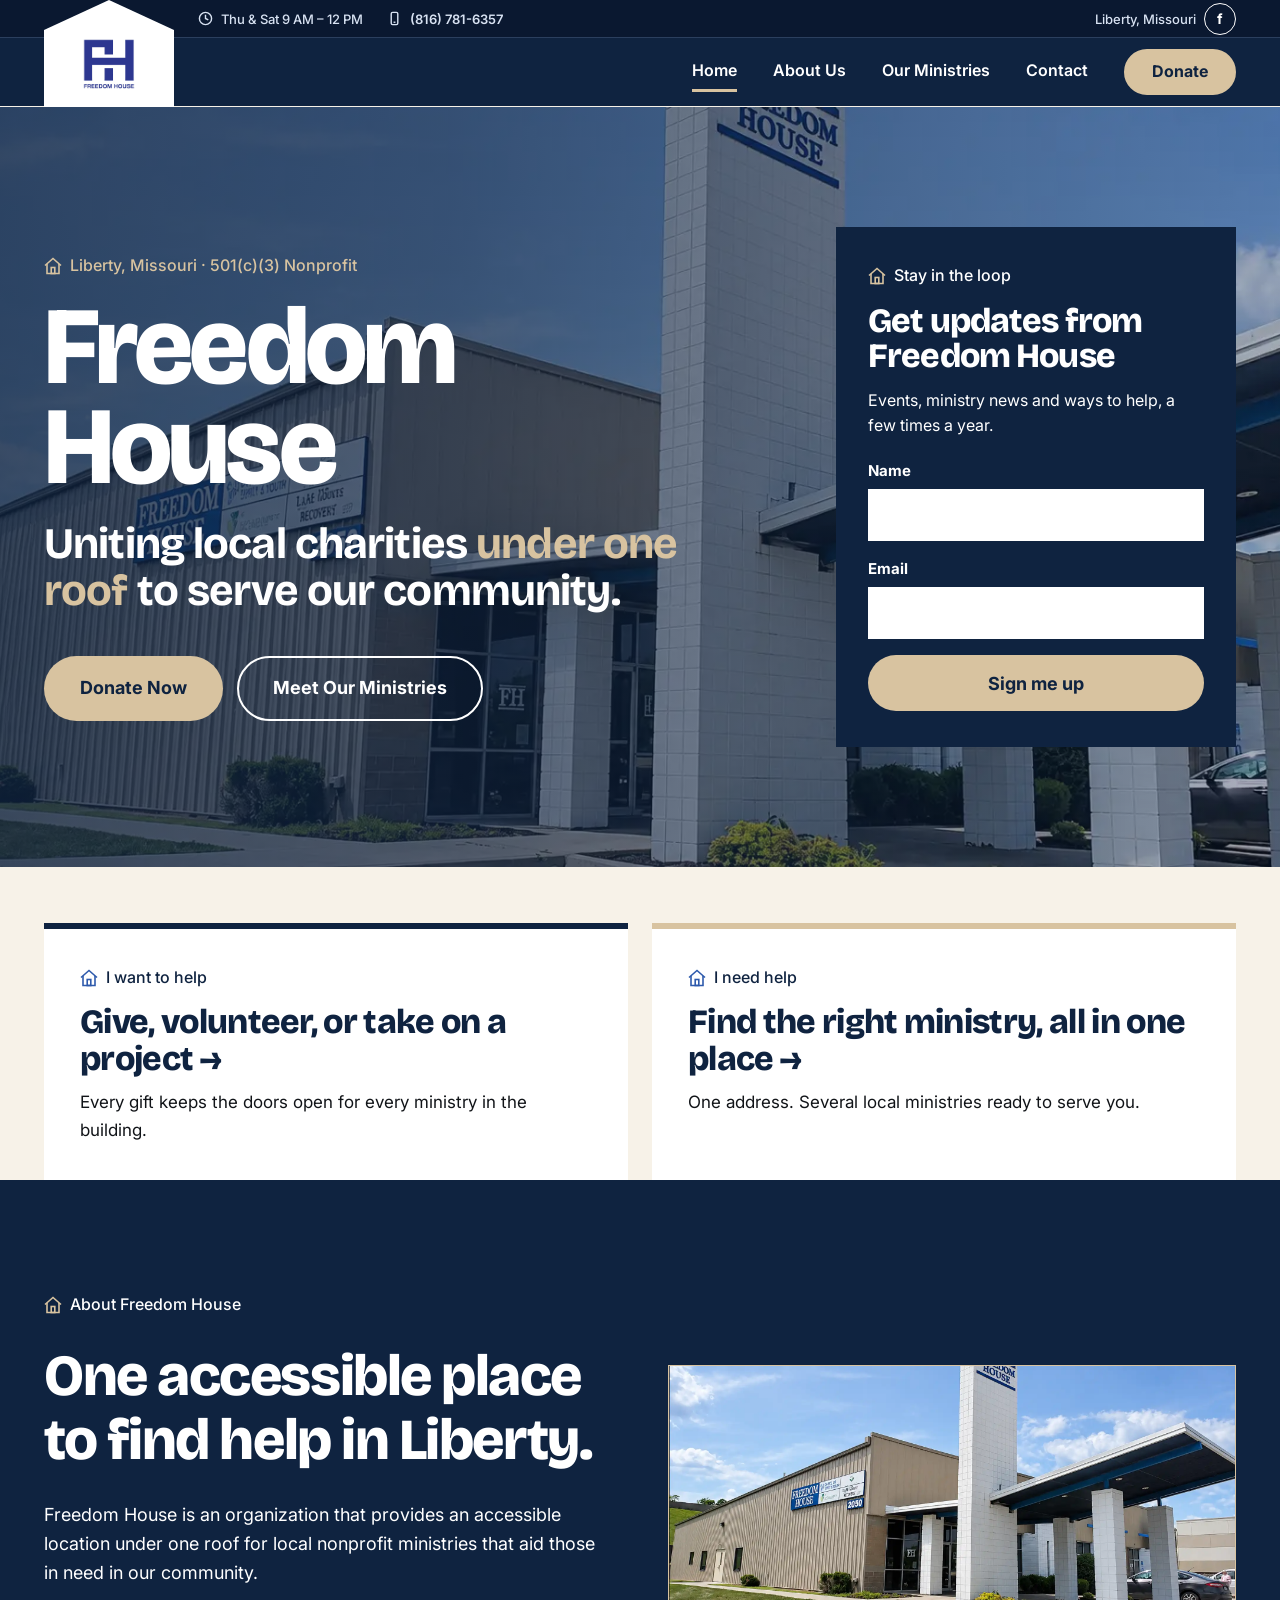
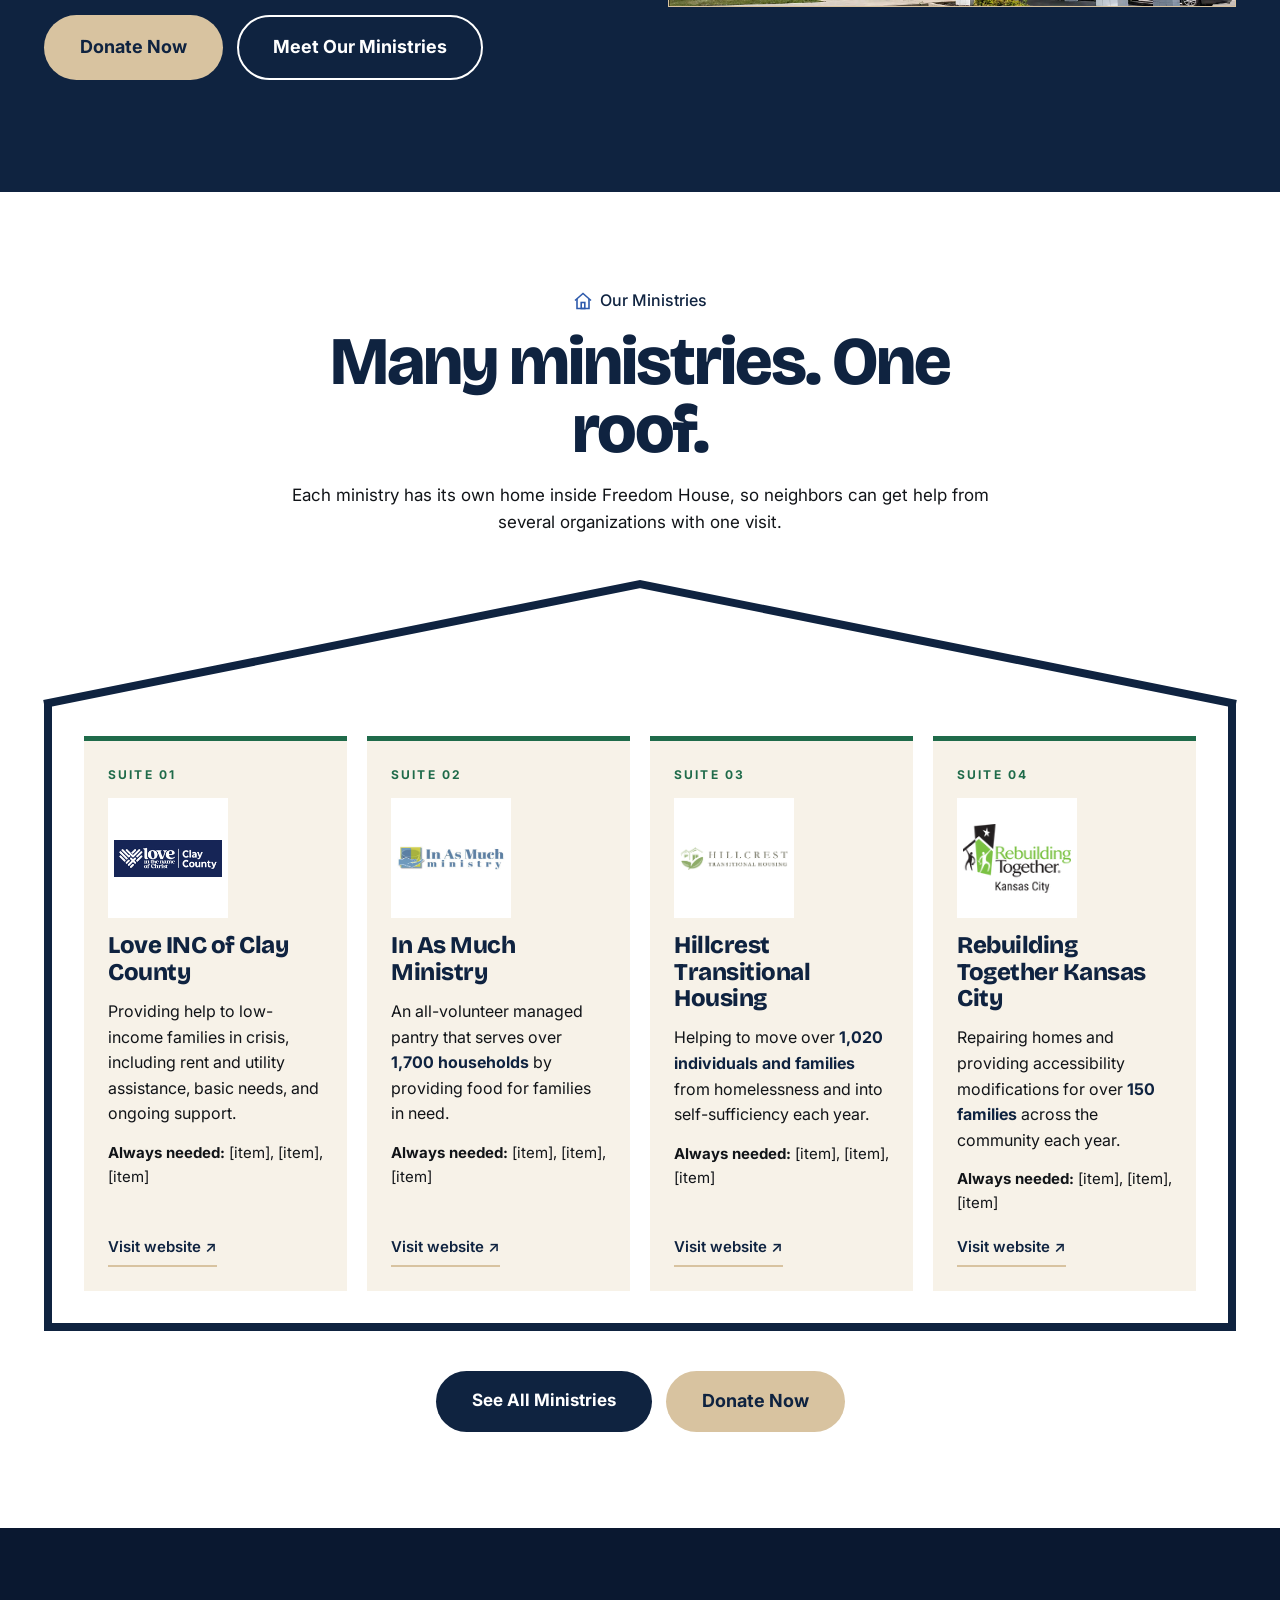
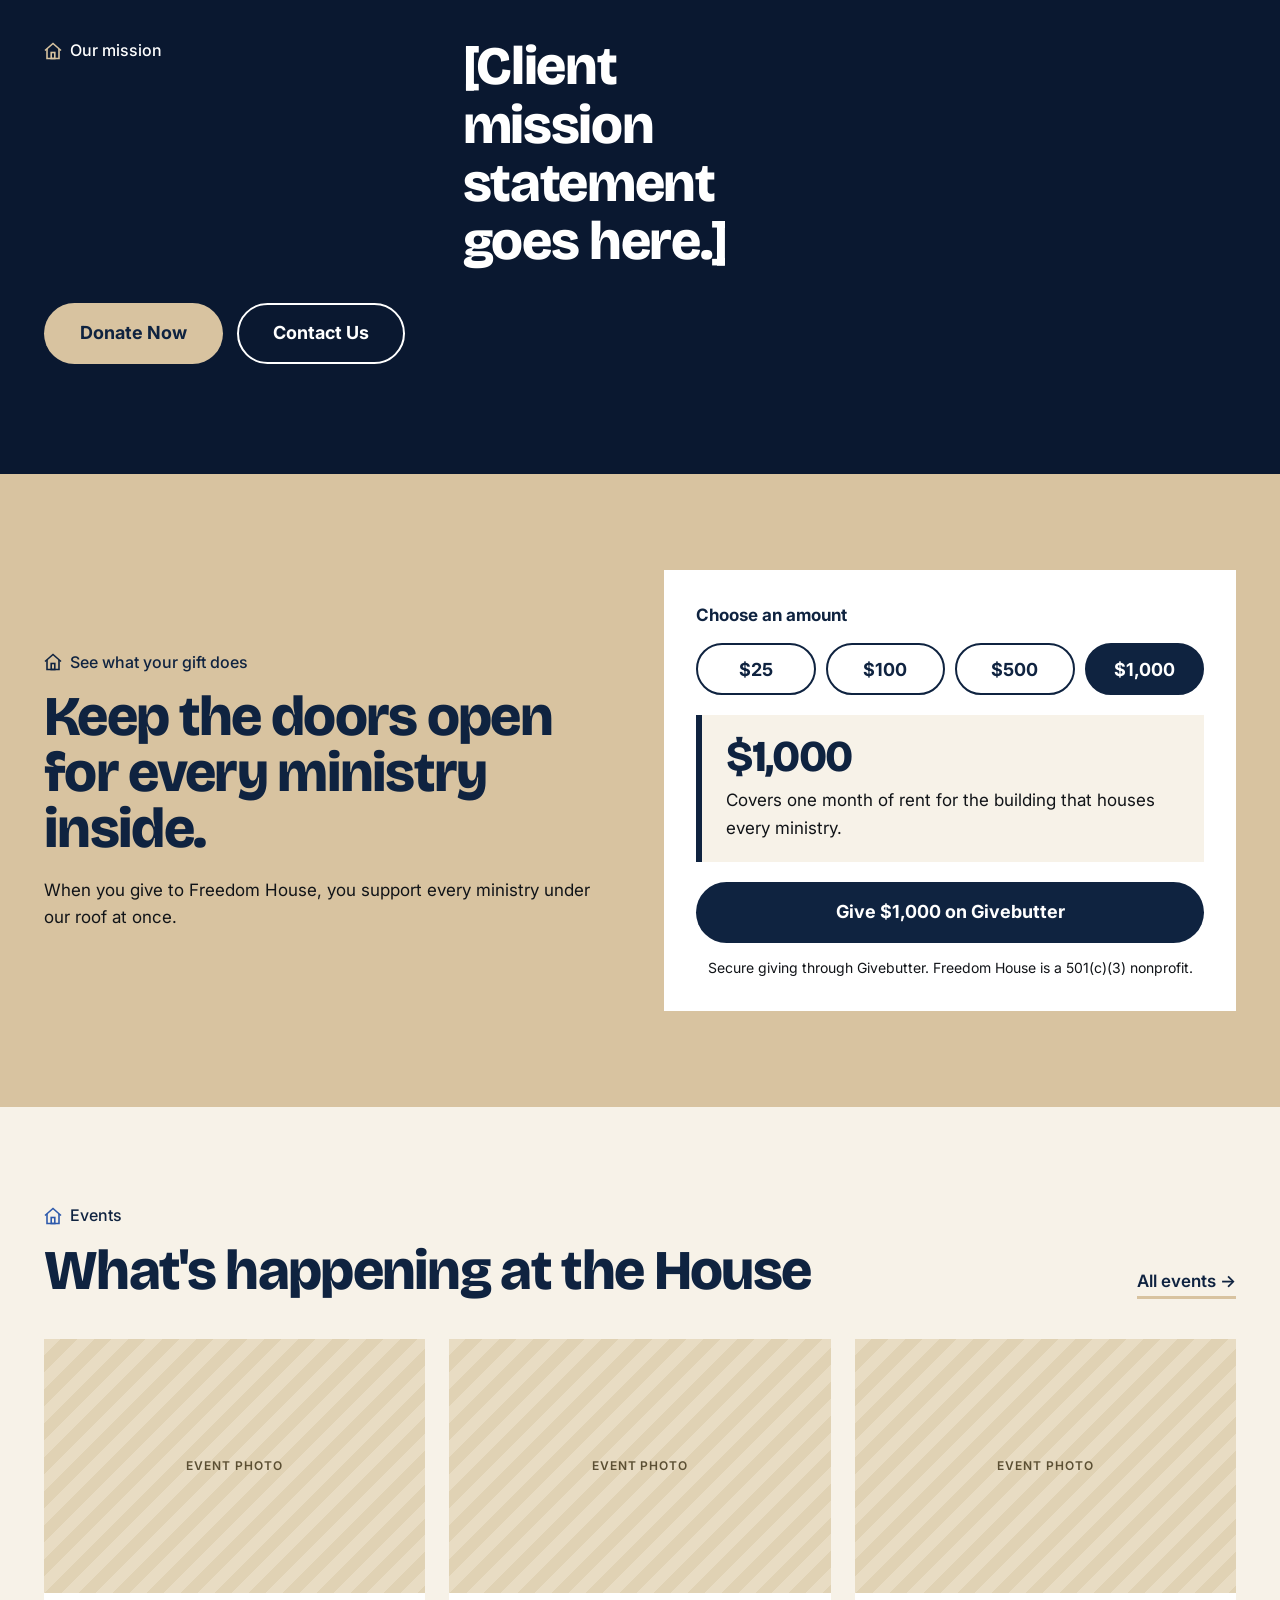
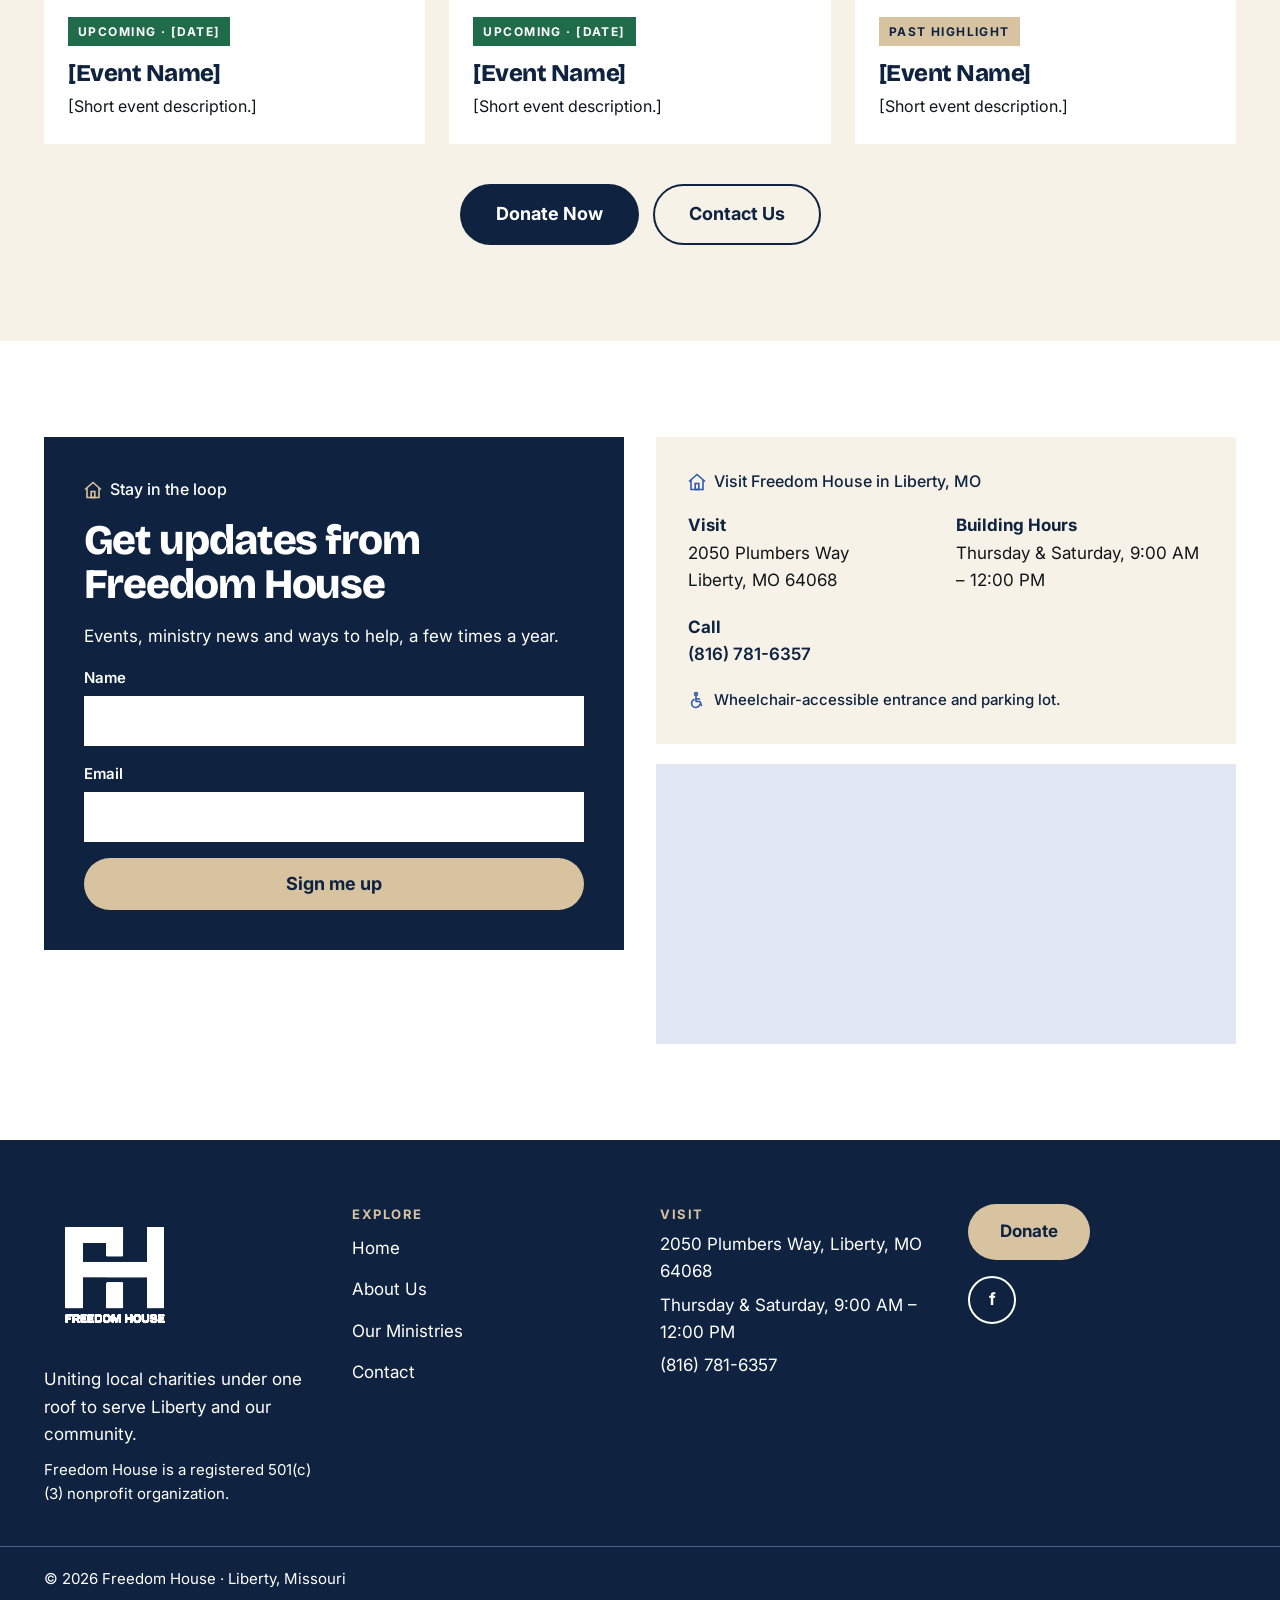
==== site/index.html @ 3506339f "Use Google Maps embed in homepage Visit section Co-Authored-By: Claude Opus 5.5 <noreply@anthropic.c" ====
<!DOCTYPE html>
<html lang="en">
<head>
<meta charset="utf-8">
<meta name="viewport" content="width=device-width, initial-scale=1">
<title>Freedom House Liberty | Liberty Non Profit to Donate To</title>
<meta name="description" content="Freedom House in Liberty, MO: many ministries, one roof. A Liberty non profit to donate to and find help in one place.">
<meta property="og:title" content="Freedom House Liberty | Liberty Non Profit to Donate To">
<meta property="og:description" content="Freedom House in Liberty, MO: many ministries, one roof. A Liberty non profit to donate to and find help in one place.">
<meta property="og:type" content="website">
<meta property="og:image" content="assets/img/hero-entrance.webp">
<meta name="theme-color" content="#0F2340">
<link rel="icon" href="favicon.ico" sizes="any">
<link rel="icon" type="image/png" sizes="32x32" href="favicon-32x32.png">
<link rel="icon" type="image/png" sizes="16x16" href="favicon-16x16.png">
<link rel="apple-touch-icon" href="apple-touch-icon.png">
<link rel="manifest" href="site.webmanifest">
<link rel="preconnect" href="https://fonts.googleapis.com">
<link rel="preconnect" href="https://fonts.gstatic.com" crossorigin>
<link href="https://fonts.googleapis.com/css2?family=Bricolage+Grotesque:opsz,wght@12..96,700;12..96,800&family=Inter:wght@400;500;600;700&display=swap" rel="stylesheet">
<link rel="stylesheet" href="assets/css/site.css">
</head>
<body data-page="index">
<a class="fh-skip" href="#main">Skip to content</a>
<div class="fh-head-spacer" aria-hidden="true"></div>
<header class="fh-header">
  <div class="fh-mini">
    <div class="fh-mini-in">
      <div class="fh-mini-group">
        <span class="fh-mini-item"><svg width="15" height="15" viewBox="0 0 16 16" fill="none" stroke="#D8E2F2" stroke-width="1.5" aria-hidden="true"><circle cx="8" cy="8" r="6.5"></circle><polyline points="8,4 8,8 11,9.5"></polyline></svg>Thu &amp; Sat 9 AM – 12 PM</span>
        <span class="fh-mini-item"><svg width="15" height="15" viewBox="0 0 16 16" fill="none" stroke="#D8E2F2" stroke-width="1.5" aria-hidden="true"><rect x="4.5" y="1.5" width="7" height="13" rx="1.5"></rect><line x1="7" y1="12" x2="9" y2="12"></line></svg><a href="tel:+18167816357">(816) 781-6357</a></span>
      </div>
      <div class="fh-mini-group fh-mini-right">
        <span>Liberty, Missouri</span>
        <a class="fh-soc" href="https://www.facebook.com/p/Freedom-House-Liberty-61550532695252/" target="_blank" rel="noopener" aria-label="Freedom House on Facebook">f</a>
      </div>
    </div>
  </div>
  <div class="fh-main">
    <div class="fh-main-in">
      <nav class="fh-nav" aria-label="Main">
        <a class="is-active" href="index.html" aria-current="page">Home</a>
        <a href="about.html">About Us</a>
        <a href="ministries.html">Our Ministries</a>
        <a href="contact.html">Contact</a>
      </nav>
      <a class="fh-donate" href="donate.html">Donate</a>
      <button class="fh-burger" type="button" aria-label="Menu" aria-expanded="false" aria-controls="fh-panel"><span></span><span></span><span></span></button>
    </div>
  </div>
  <div class="fh-house-layer">
    <div class="fh-house-box">
      <a class="fh-house" href="index.html" aria-label="Freedom House home"><img src="assets/img/freedom-house-logo.png" alt="Freedom House" width="447" height="447"></a>
    </div>
  </div>
  <nav class="fh-panel" id="fh-panel" aria-label="Mobile" hidden>
    <a class="is-active" href="index.html" aria-current="page"><span>Home</span></a>
    <a href="about.html"><span>About Us</span></a>
    <a href="ministries.html"><span>Our Ministries</span></a>
    <a href="contact.html"><span>Contact</span></a>
    <div class="fh-panel-info">
      <span class="fh-mini-item"><svg width="15" height="15" viewBox="0 0 16 16" fill="none" stroke="#D8E2F2" stroke-width="1.5" aria-hidden="true"><circle cx="8" cy="8" r="6.5"></circle><polyline points="8,4 8,8 11,9.5"></polyline></svg>Thu &amp; Sat 9 AM – 12 PM</span>
      <span class="fh-mini-item"><svg width="15" height="15" viewBox="0 0 16 16" fill="none" stroke="#D8E2F2" stroke-width="1.5" aria-hidden="true"><rect x="4.5" y="1.5" width="7" height="13" rx="1.5"></rect><line x1="7" y1="12" x2="9" y2="12"></line></svg><a href="tel:+18167816357">(816) 781-6357</a></span>
      <div class="fh-mini-group"><a class="fh-soc" href="https://www.facebook.com/p/Freedom-House-Liberty-61550532695252/" target="_blank" rel="noopener" aria-label="Freedom House on Facebook">f</a></div>
    </div>
  </nav>
</header>
<main id="main">
<section data-hero-photo-label="[ HERO PHOTO: Freedom House building — exterior or interior. Real photo only, no AI images. Keep the cross and the Freedom House sign in frame. ]" style="position: relative; color: rgb(255, 255, 255); overflow: hidden; min-height: min(max(680px, 85vh), 760px); display: flex; align-items: center; background: url(&quot;assets/img/hero-entrance.webp&quot;) center top / cover no-repeat rgb(15, 35, 64);">
  <div style="position: absolute; inset: 0px; background: linear-gradient(90deg, rgba(15, 35, 64, 0.8) 0%, rgba(15, 35, 64, 0.7) 35%, rgba(15, 35, 64, 0.35) 100%);"></div>
  <div style="position: relative; width: 100%; max-width: 1240px; margin: 0px auto; padding: 56px 24px; display: flex; flex-wrap: wrap; align-items: center; gap: 48px;">
    <div style="flex: 1 1 560px; max-width: 760px; min-width: 0px;">
      <p style="display: flex; align-items: center; gap: 8px; font-size: 16px; font-weight: 500; color: rgb(216, 195, 160); margin-bottom: 20px;"><svg width="18" height="18" viewBox="0 0 18 18" fill="none" stroke="#D8C3A0" stroke-width="1.6" stroke-linejoin="miter" style="flex: 0 0 auto;"><polyline points="1,8.5 9,1.5 17,8.5"></polyline><polyline points="3,7 3,16.5 15,16.5 15,7"></polyline><rect x="7.2" y="10.5" width="3.6" height="6"></rect></svg>Liberty, Missouri · 501(c)(3) Nonprofit</p>
      <h1 style="font-family: &quot;Bricolage Grotesque&quot;, sans-serif; font-weight: 800; font-size: clamp(64px, 8.6vw, 112px); line-height: 0.9; letter-spacing: -0.035em; color: rgb(255, 255, 255);">Freedom<br>House</h1>
      <p style="font-family: &quot;Bricolage Grotesque&quot;, sans-serif; font-weight: 700; font-size: clamp(30px, 3.4vw, 44px); line-height: 1.1; letter-spacing: -0.02em; color: rgb(255, 255, 255); margin: 24px 0px 40px; max-width: 700px;">Uniting local charities <span style="color: rgb(216, 195, 160);">under one roof</span> to serve our community.</p>
      <div style="display: flex; flex-wrap: wrap; gap: 14px;">
        <a class="hv-1 fh-cta" href="#donate" style="flex: 0 1 auto; max-width: 100%; text-align: center; display: flex; align-items: center; justify-content: center; background: rgb(216, 195, 160); color: rgb(15, 35, 64); padding: 18px 36px; min-height: 56px; border-radius: 999px; font-weight: 700; font-size: 18px;">Donate Now</a>
        <a class="hv-1 fh-cta" href="#ministries" style="flex: 0 1 auto; max-width: 100%; text-align: center; display: flex; align-items: center; justify-content: center; border: 2px solid rgb(255, 255, 255); color: rgb(255, 255, 255); padding: 16px 34px; min-height: 56px; border-radius: 999px; font-weight: 700; font-size: 18px;">Meet Our Ministries</a>
      </div>
    </div>
    <form data-signup="" style="flex: 0 1 400px; min-width: 0px; width: 100%; background: rgb(15, 35, 64); padding: 36px 32px;">
      <p style="display: flex; align-items: center; gap: 8px; font-size: 16px; font-weight: 500; color: rgb(255, 255, 255); margin-bottom: 14px;"><svg width="18" height="18" viewBox="0 0 18 18" fill="none" stroke="#D8C3A0" stroke-width="1.6" stroke-linejoin="miter" style="flex: 0 0 auto;"><polyline points="1,8.5 9,1.5 17,8.5"></polyline><polyline points="3,7 3,16.5 15,16.5 15,7"></polyline><rect x="7.2" y="10.5" width="3.6" height="6"></rect></svg>Stay in the loop</p>
      <h2 style="font-family: &quot;Bricolage Grotesque&quot;, sans-serif; font-weight: 800; font-size: 34px; line-height: 1.05; letter-spacing: -0.025em; color: rgb(255, 255, 255); margin-bottom: 14px;">Get updates from Freedom House</h2>
      <p style="font-size: 16px; color: rgb(255, 255, 255); margin-bottom: 20px;">Events, ministry news and ways to help, a few times a year.</p>
      <label for="hero-name" style="display: block; font-size: 15px; font-weight: 700; color: rgb(255, 255, 255); margin-bottom: 6px;">Name</label>
      <input id="hero-name" type="text" style="display: block; width: 100%; min-height: 52px; padding: 0px 16px; border: 0px; background: rgb(255, 255, 255); color: rgb(17, 20, 24); font: 500 17px Inter, sans-serif; margin-bottom: 16px;">
      <label for="hero-email" style="display: block; font-size: 15px; font-weight: 700; color: rgb(255, 255, 255); margin-bottom: 6px;">Email</label>
      <input id="hero-email" type="email" required="" style="display: block; width: 100%; min-height: 52px; padding: 0px 16px; border: 0px; background: rgb(255, 255, 255); color: rgb(17, 20, 24); font: 500 17px Inter, sans-serif; margin-bottom: 16px;">
      <button type="submit" style="display: block; width: 100%; min-height: 56px; border: 0px; border-radius: 999px; background: rgb(216, 195, 160); color: rgb(15, 35, 64); font: 700 18px Inter, sans-serif; cursor: pointer;"><span class="sc-interp">Sign me up</span></button>
    </form>
  </div></section>
<section style="max-width: 1240px; margin: 0px auto; padding: 56px 24px 0px; display: grid; grid-template-columns: repeat(auto-fit, minmax(min(100%, 420px), 1fr)); gap: 24px;">
  <a class="hv-2" href="donate.html" style="background: rgb(255, 255, 255); border-top: 6px solid rgb(15, 35, 64); padding: 36px; display: block; color: rgb(17, 20, 24);">
    <p style="display: flex; align-items: center; gap: 8px; font-size: 16px; font-weight: 500; color: rgb(15, 35, 64); margin-bottom: 12px;"><svg width="18" height="18" viewBox="0 0 18 18" fill="none" stroke="#2E5AAC" stroke-width="1.6" stroke-linejoin="miter" style="flex: 0 0 auto;"><polyline points="1,8.5 9,1.5 17,8.5"></polyline><polyline points="3,7 3,16.5 15,16.5 15,7"></polyline><rect x="7.2" y="10.5" width="3.6" height="6"></rect></svg>I want to help</p>
    <h2 style="font-family: &quot;Bricolage Grotesque&quot;, sans-serif; font-weight: 800; font-size: clamp(26px, 3vw, 34px); line-height: 1.1; letter-spacing: -0.02em; color: rgb(15, 35, 64); margin-bottom: 12px;">Give, volunteer, or take on a project →</h2>
    <p>Every gift keeps the doors open for every ministry in the building.</p>
  </a>
  <a class="hv-2" href="ministries.html" style="background: rgb(255, 255, 255); border-top: 6px solid rgb(216, 195, 160); padding: 36px; display: block; color: rgb(17, 20, 24);">
    <p style="display: flex; align-items: center; gap: 8px; font-size: 16px; font-weight: 500; color: rgb(15, 35, 64); margin-bottom: 12px;"><svg width="18" height="18" viewBox="0 0 18 18" fill="none" stroke="#2E5AAC" stroke-width="1.6" stroke-linejoin="miter" style="flex: 0 0 auto;"><polyline points="1,8.5 9,1.5 17,8.5"></polyline><polyline points="3,7 3,16.5 15,16.5 15,7"></polyline><rect x="7.2" y="10.5" width="3.6" height="6"></rect></svg>I need help</p>
    <h2 style="font-family: &quot;Bricolage Grotesque&quot;, sans-serif; font-weight: 800; font-size: clamp(26px, 3vw, 34px); line-height: 1.1; letter-spacing: -0.02em; color: rgb(15, 35, 64); margin-bottom: 12px;">Find the right ministry, all in one place →</h2>
    <p>One address. Several local ministries ready to serve you.</p>
  </a></section>
<section id="about" style="background: rgb(15, 35, 64);">
  <div style="max-width: 1240px; margin: 0px auto; padding: clamp(64px, 9vw, 112px) 24px; display: grid; grid-template-columns: repeat(auto-fit, minmax(min(100%, 360px), 1fr)); gap: 56px; align-items: center;">
    <div>
      <p style="display: flex; align-items: center; gap: 8px; font-size: 16px; font-weight: 500; color: rgb(255, 255, 255); margin-bottom: 28px;"><svg width="18" height="18" viewBox="0 0 18 18" fill="none" stroke="#D8C3A0" stroke-width="1.6" stroke-linejoin="miter"><polyline points="1,8.5 9,1.5 17,8.5"></polyline><polyline points="3,7 3,16.5 15,16.5 15,7"></polyline><rect x="7.2" y="10.5" width="3.6" height="6"></rect></svg>About Freedom House</p>
      <h2 style="font-family: &quot;Bricolage Grotesque&quot;, sans-serif; font-weight: 800; font-size: clamp(36px, 5vw, 58px); line-height: 1.1; letter-spacing: -0.025em; color: rgb(255, 255, 255); max-width: 640px; margin-bottom: 28px;">One accessible place to find help in Liberty.</h2>
      <p style="font-size: 18px; line-height: 1.6; color: rgb(255, 255, 255); max-width: 620px; margin-bottom: 28px;">Freedom House is an organization that provides an accessible location under one roof for local nonprofit ministries that aid those in need in our community.</p>
      <div style="display: flex; flex-wrap: wrap; gap: 14px;">
        <a class="hv-1 fh-cta" href="#donate" style="flex: 0 1 auto; max-width: 100%; text-align: center; display: flex; align-items: center; justify-content: center; background: rgb(216, 195, 160); color: rgb(15, 35, 64); padding: 18px 36px; min-height: 56px; border-radius: 999px; font-weight: 700; font-size: 18px;">Donate Now</a>
        <a class="hv-1 fh-cta" href="#ministries" style="flex: 0 1 auto; max-width: 100%; text-align: center; display: flex; align-items: center; justify-content: center; border: 2px solid rgb(255, 255, 255); color: rgb(255, 255, 255); padding: 16px 34px; min-height: 56px; border-radius: 999px; font-weight: 700; font-size: 18px;">Meet Our Ministries</a>
      </div>
    </div>
    <div style="aspect-ratio: 1918 / 820; border: 1px solid rgb(216, 195, 160); overflow: hidden;"><img src="assets/img/hero-entrance.webp" alt="Freedom House building exterior in Liberty, MO" style="display: block; width: 100%; height: 100%; object-fit: cover; object-position: center center;"></div>
  </div></section>
<section id="ministries" style="background: rgb(255, 255, 255); scroll-margin-top: 110px;">
  <div style="max-width: 1240px; margin: 0px auto; padding: 96px 24px;">
    <div style="text-align: center; max-width: 720px; margin: 0px auto 48px;">
      <p style="display: flex; align-items: center; gap: 8px; font-size: 16px; font-weight: 500; color: rgb(15, 35, 64); margin-bottom: 14px; justify-content: center;"><svg width="18" height="18" viewBox="0 0 18 18" fill="none" stroke="#2E5AAC" stroke-width="1.6" stroke-linejoin="miter" style="flex: 0 0 auto;"><polyline points="1,8.5 9,1.5 17,8.5"></polyline><polyline points="3,7 3,16.5 15,16.5 15,7"></polyline><rect x="7.2" y="10.5" width="3.6" height="6"></rect></svg>Our Ministries</p>
      <h2 style="font-family: &quot;Bricolage Grotesque&quot;, sans-serif; font-weight: 800; font-size: clamp(36px, 6vw, 68px); line-height: 1; letter-spacing: -0.03em; color: rgb(15, 35, 64); margin-bottom: 18px;">Many ministries. One roof.</h2>
      <p>Each ministry has its own home inside Freedom House, so neighbors can get help from several organizations with one visit.</p>
    </div>
    <svg viewBox="0 0 100 100" preserveAspectRatio="none" style="display: block; width: 100%; height: clamp(60px, 10vw, 120px); overflow: visible;"><polyline points="0,100 50,0 100,100" fill="none" stroke="#0F2340" stroke-width="8" vector-effect="non-scaling-stroke" stroke-linejoin="miter"></polyline></svg>
    <div style="border-width: 0px 8px 8px; border-style: none solid solid; border-color: currentcolor rgb(15, 35, 64) rgb(15, 35, 64); border-image: none; padding: 32px; display: grid; grid-template-columns: repeat(auto-fit, minmax(min(100%, 230px), 1fr)); gap: 20px; margin: 0px;">
      
        <article style="background: rgb(247, 242, 232); border-top: 5px solid rgb(31, 107, 74); padding: 24px; display: flex; flex-direction: column; gap: 14px;">
          <p style="font-size: 12px; font-weight: 700; letter-spacing: 0.18em; color: rgb(31, 107, 74);">SUITE <span class="sc-interp">01</span></p>
          <div style="width: 120px; height: 120px; flex: 0 0 auto; background: rgb(255, 255, 255); display: flex; align-items: center; justify-content: center;"><img src="assets/img/logos/love-inc.png" alt="Love INC of Clay County logo" style="display: block; height: 75%; width: auto; max-width: 90%; object-fit: contain;"></div>
          <h3 style="font-family: &quot;Bricolage Grotesque&quot;, sans-serif; font-weight: 800; font-size: 24px; line-height: 1.1; letter-spacing: -0.02em; color: rgb(15, 35, 64);"><span class="sc-interp">Love INC of Clay County</span></h3>
          <p style="font-size: 16px;"><span class="sc-interp">Providing help to low-income families in crisis, including rent and utility assistance, basic needs, and ongoing support.</span><b style="color: rgb(15, 35, 64);"><span class="sc-interp"></span></b><span class="sc-interp"></span></p>
          <p style="font-size: 15px;"><b>Always needed:</b> [item], [item], [item]</p>
          <a class="hv-3" href="https://loveincofclaycounty.org/" target="_blank" rel="noopener" style="margin-top: auto; align-self: flex-start; font-weight: 600; font-size: 15px; color: rgb(15, 35, 64); padding: 6px 0px; border-bottom: 2px solid rgb(216, 195, 160);">Visit website ↗</a>
        </article>
      
        <article style="background: rgb(247, 242, 232); border-top: 5px solid rgb(31, 107, 74); padding: 24px; display: flex; flex-direction: column; gap: 14px;">
          <p style="font-size: 12px; font-weight: 700; letter-spacing: 0.18em; color: rgb(31, 107, 74);">SUITE <span class="sc-interp">02</span></p>
          <div style="width: 120px; height: 120px; flex: 0 0 auto; background: rgb(255, 255, 255); display: flex; align-items: center; justify-content: center;"><img src="assets/img/logos/in-as-much.jpeg" alt="In As Much Ministry logo" style="display: block; width: 90%; height: auto; max-height: 100%; object-fit: contain;"></div>
          <h3 style="font-family: &quot;Bricolage Grotesque&quot;, sans-serif; font-weight: 800; font-size: 24px; line-height: 1.1; letter-spacing: -0.02em; color: rgb(15, 35, 64);"><span class="sc-interp">In As Much Ministry</span></h3>
          <p style="font-size: 16px;"><span class="sc-interp">An all-volunteer managed pantry that serves over </span><b style="color: rgb(15, 35, 64);"><span class="sc-interp">1,700 households</span></b><span class="sc-interp"> by providing food for families in need.</span></p>
          <p style="font-size: 15px;"><b>Always needed:</b> [item], [item], [item]</p>
          <a class="hv-3" href="https://www.inasmuchministry.org/" target="_blank" rel="noopener" style="margin-top: auto; align-self: flex-start; font-weight: 600; font-size: 15px; color: rgb(15, 35, 64); padding: 6px 0px; border-bottom: 2px solid rgb(216, 195, 160);">Visit website ↗</a>
        </article>
      
        <article style="background: rgb(247, 242, 232); border-top: 5px solid rgb(31, 107, 74); padding: 24px; display: flex; flex-direction: column; gap: 14px;">
          <p style="font-size: 12px; font-weight: 700; letter-spacing: 0.18em; color: rgb(31, 107, 74);">SUITE <span class="sc-interp">03</span></p>
          <div style="width: 120px; height: 120px; flex: 0 0 auto; background: rgb(255, 255, 255); display: flex; align-items: center; justify-content: center;"><img src="assets/img/logos/hillcrest.png" alt="Hillcrest Transitional Housing logo" style="display: block; width: 90%; height: auto; max-height: 100%; object-fit: contain;"></div>
          <h3 style="font-family: &quot;Bricolage Grotesque&quot;, sans-serif; font-weight: 800; font-size: 24px; line-height: 1.1; letter-spacing: -0.02em; color: rgb(15, 35, 64);"><span class="sc-interp">Hillcrest Transitional Housing</span></h3>
          <p style="font-size: 16px;"><span class="sc-interp">Helping to move over </span><b style="color: rgb(15, 35, 64);"><span class="sc-interp">1,020 individuals and families</span></b><span class="sc-interp"> from homelessness and into self-sufficiency each year.</span></p>
          <p style="font-size: 15px;"><b>Always needed:</b> [item], [item], [item]</p>
          <a class="hv-3" href="https://www.hillcrestkc.org/" target="_blank" rel="noopener" style="margin-top: auto; align-self: flex-start; font-weight: 600; font-size: 15px; color: rgb(15, 35, 64); padding: 6px 0px; border-bottom: 2px solid rgb(216, 195, 160);">Visit website ↗</a>
        </article>
      
        <article style="background: rgb(247, 242, 232); border-top: 5px solid rgb(31, 107, 74); padding: 24px; display: flex; flex-direction: column; gap: 14px;">
          <p style="font-size: 12px; font-weight: 700; letter-spacing: 0.18em; color: rgb(31, 107, 74);">SUITE <span class="sc-interp">04</span></p>
          <div style="width: 120px; height: 120px; flex: 0 0 auto; background: rgb(255, 255, 255); display: flex; align-items: center; justify-content: center;"><img src="assets/img/logos/rebuilding-together-kc.png" alt="Rebuilding Together Kansas City logo" style="display: block; height: 75%; width: auto; max-width: 90%; object-fit: contain;"></div>
          <h3 style="font-family: &quot;Bricolage Grotesque&quot;, sans-serif; font-weight: 800; font-size: 24px; line-height: 1.1; letter-spacing: -0.02em; color: rgb(15, 35, 64);"><span class="sc-interp">Rebuilding Together Kansas City</span></h3>
          <p style="font-size: 16px;"><span class="sc-interp">Repairing homes and providing accessibility modifications for over </span><b style="color: rgb(15, 35, 64);"><span class="sc-interp">150 families</span></b><span class="sc-interp"> across the community each year.</span></p>
          <p style="font-size: 15px;"><b>Always needed:</b> [item], [item], [item]</p>
          <a class="hv-3" href="https://rebuildingtogetherkc.org/" target="_blank" rel="noopener" style="margin-top: auto; align-self: flex-start; font-weight: 600; font-size: 15px; color: rgb(15, 35, 64); padding: 6px 0px; border-bottom: 2px solid rgb(216, 195, 160);">Visit website ↗</a>
        </article>
      
    </div>
    <div style="display: flex; flex-wrap: wrap; justify-content: center; gap: 14px; margin-top: 40px;">
<a class="hv-4" href="ministries.html" style="display: inline-block; background: rgb(15, 35, 64); color: rgb(255, 255, 255); padding: 16px 36px; min-height: 52px; border-radius: 999px; font-weight: 700;">See All Ministries</a>
<a class="hv-5" href="#donate" style="display: flex; align-items: center; justify-content: center; padding: 16px 36px; min-height: 56px; border-radius: 999px; font-weight: 700; font-size: 18px; background: rgb(216, 195, 160); color: rgb(15, 35, 64);">Donate Now</a></div>
  </div></section>
<section style="background: rgb(10, 24, 48); color: rgb(255, 255, 255);">
  <div style="max-width: 1240px; margin: 0px auto; padding: 110px 24px; display: grid; grid-template-columns: repeat(auto-fit, minmax(min(100%, 300px), 1fr)); gap: 32px 64px; align-items: start;">
    <p style="display: flex; align-items: center; gap: 8px; font-size: 16px; font-weight: 500; color: rgb(255, 255, 255); margin-bottom: 0px; max-width: 200px;"><svg width="18" height="18" viewBox="0 0 18 18" fill="none" stroke="#D8C3A0" stroke-width="1.6" stroke-linejoin="miter" style="flex: 0 0 auto;"><polyline points="1,8.5 9,1.5 17,8.5"></polyline><polyline points="3,7 3,16.5 15,16.5 15,7"></polyline><rect x="7.2" y="10.5" width="3.6" height="6"></rect></svg>Our mission</p>
    <p style="font-family: &quot;Bricolage Grotesque&quot;, sans-serif; font-weight: 800; font-size: clamp(30px, 4.5vw, 54px); line-height: 1.08; letter-spacing: -0.025em; grid-column: span 1;">[Client mission statement goes here.]</p>
    <div style="grid-column: 1 / -1; display: flex; flex-wrap: wrap; gap: 14px;">
<a class="hv-6" href="#donate" style="display: flex; align-items: center; justify-content: center; padding: 16px 36px; min-height: 56px; border-radius: 999px; font-weight: 700; font-size: 18px; background: rgb(216, 195, 160); color: rgb(15, 35, 64);">Donate Now</a>
<a class="hv-1" href="#visit" style="display: flex; align-items: center; justify-content: center; padding: 14px 34px; min-height: 56px; border-radius: 999px; font-weight: 700; font-size: 18px; border: 2px solid rgb(255, 255, 255); color: rgb(255, 255, 255);">Contact Us</a></div>
  </div></section>
<section id="donate" data-picker data-impacts="{&quot;$1,000&quot;: &quot;Covers one month of rent for the building that houses every ministry.&quot;}" data-impact-fallback="[Client to confirm impact]" style="background: rgb(216, 195, 160); scroll-margin-top: 110px;">
  <div style="max-width: 1240px; margin: 0px auto; padding: 96px 24px; display: grid; grid-template-columns: repeat(auto-fit, minmax(min(100%, 360px), 1fr)); gap: 48px; align-items: center;">
    <div>
      <p style="display: flex; align-items: center; gap: 8px; font-size: 16px; font-weight: 500; color: rgb(15, 35, 64); margin-bottom: 14px;"><svg width="18" height="18" viewBox="0 0 18 18" fill="none" stroke="#0F2340" stroke-width="1.6" stroke-linejoin="miter" style="flex: 0 0 auto;"><polyline points="1,8.5 9,1.5 17,8.5"></polyline><polyline points="3,7 3,16.5 15,16.5 15,7"></polyline><rect x="7.2" y="10.5" width="3.6" height="6"></rect></svg>See what your gift does</p>
      <h2 style="font-family: &quot;Bricolage Grotesque&quot;, sans-serif; font-weight: 800; font-size: clamp(34px, 5vw, 56px); line-height: 1; letter-spacing: -0.03em; color: rgb(15, 35, 64); margin-bottom: 20px;">Keep the doors open for every ministry inside.</h2>
      <p style="color: rgb(17, 20, 24);">When you give to Freedom House, you support every ministry under our roof at once.</p>
    </div>
    <div style="background: rgb(255, 255, 255); padding: 32px;">
      <p style="font-weight: 700; color: rgb(15, 35, 64); margin-bottom: 14px;">Choose an amount</p>
      <div style="display: grid; grid-template-columns: repeat(auto-fit, minmax(90px, 1fr)); gap: 10px; margin-bottom: 20px;">
        
          <button type="button" data-amount="$25" style="cursor: pointer; min-height: 52px; border: 2px solid rgb(15, 35, 64); border-radius: 999px; font: 700 18px Inter, sans-serif; background: rgb(255, 255, 255); color: rgb(15, 35, 64);"><span class="sc-interp">$25</span></button>
        
          <button type="button" data-amount="$100" style="cursor: pointer; min-height: 52px; border: 2px solid rgb(15, 35, 64); border-radius: 999px; font: 700 18px Inter, sans-serif; background: rgb(255, 255, 255); color: rgb(15, 35, 64);"><span class="sc-interp">$100</span></button>
        
          <button type="button" data-amount="$500" style="cursor: pointer; min-height: 52px; border: 2px solid rgb(15, 35, 64); border-radius: 999px; font: 700 18px Inter, sans-serif; background: rgb(255, 255, 255); color: rgb(15, 35, 64);"><span class="sc-interp">$500</span></button>
        
          <button type="button" data-amount="$1,000" style="cursor: pointer; min-height: 52px; border: 2px solid rgb(15, 35, 64); border-radius: 999px; font: 700 18px Inter, sans-serif; background: rgb(15, 35, 64); color: rgb(255, 255, 255);"><span class="sc-interp">$1,000</span></button>
        
      </div>
      <div style="background: rgb(247, 242, 232); border-left: 6px solid rgb(15, 35, 64); padding: 20px 24px; margin-bottom: 20px;">
        <p data-bind="amount" style="font-family: &quot;Bricolage Grotesque&quot;, sans-serif; font-weight: 800; font-size: 44px; line-height: 1; letter-spacing: -0.03em; color: rgb(15, 35, 64); margin-bottom: 8px;"><span class="sc-interp">$1,000</span></p>
        <p data-bind="impact"><span class="sc-interp">Covers one month of rent for the building that houses every ministry.</span></p>
      </div>
      <a class="hv-4" href="#GIVEBUTTER_LINK" data-bind="give" style="display: block; text-align: center; background: rgb(15, 35, 64); color: rgb(255, 255, 255); padding: 16px; min-height: 52px; border-radius: 999px; font-weight: 700; font-size: 18px;"><span class="sc-interp">Give $1,000 on Givebutter</span></a>
      <p style="font-size: 14px; margin-top: 14px; text-align: center;">Secure giving through Givebutter. Freedom House is a 501(c)(3) nonprofit.</p>
    </div>
  </div></section>
<section style="max-width: 1240px; margin: 0px auto; padding: 96px 24px;">
  <div style="display: flex; flex-wrap: wrap; justify-content: space-between; align-items: end; gap: 16px; margin-bottom: 40px;">
    <div>
      <p style="display: flex; align-items: center; gap: 8px; font-size: 16px; font-weight: 500; color: rgb(15, 35, 64); margin-bottom: 14px;"><svg width="18" height="18" viewBox="0 0 18 18" fill="none" stroke="#2E5AAC" stroke-width="1.6" stroke-linejoin="miter" style="flex: 0 0 auto;"><polyline points="1,8.5 9,1.5 17,8.5"></polyline><polyline points="3,7 3,16.5 15,16.5 15,7"></polyline><rect x="7.2" y="10.5" width="3.6" height="6"></rect></svg>Events</p>
      <h2 style="font-family: &quot;Bricolage Grotesque&quot;, sans-serif; font-weight: 800; font-size: clamp(34px, 5vw, 56px); line-height: 1; letter-spacing: -0.03em; color: rgb(15, 35, 64);">What's happening at the House</h2>
    </div>
    <a href="about.html#ab-present" style="font-weight: 600; color: rgb(15, 35, 64); border-bottom: 3px solid rgb(216, 195, 160);">All events →</a>
  </div>
  <div style="display: grid; grid-template-columns: repeat(auto-fit, minmax(min(100%, 300px), 1fr)); gap: 24px;">
    
      <article style="background: rgb(255, 255, 255);">
        <div style="aspect-ratio: 3 / 2; background: repeating-linear-gradient(135deg, rgb(232, 220, 195) 0px, rgb(232, 220, 195) 12px, rgb(224, 210, 180) 12px, rgb(224, 210, 180) 24px); display: grid; place-items: center; font-size: 12px; font-weight: 600; letter-spacing: 0.08em; color: rgb(91, 79, 51);">EVENT PHOTO</div>
        <div style="padding: 24px;">
          <span style="display: inline-block; font-size: 12px; font-weight: 700; letter-spacing: 0.12em; padding: 5px 10px; margin-bottom: 14px; background: rgb(31, 107, 74); color: rgb(255, 255, 255);"><span class="sc-interp">UPCOMING · [DATE]</span></span>
          <h3 style="font-family: &quot;Bricolage Grotesque&quot;, sans-serif; font-weight: 800; font-size: 24px; line-height: 1.1; letter-spacing: -0.02em; color: rgb(15, 35, 64); margin-bottom: 8px;">[Event Name]</h3>
          <p style="font-size: 16px;">[Short event description.]</p>
        </div>
      </article>
    
      <article style="background: rgb(255, 255, 255);">
        <div style="aspect-ratio: 3 / 2; background: repeating-linear-gradient(135deg, rgb(232, 220, 195) 0px, rgb(232, 220, 195) 12px, rgb(224, 210, 180) 12px, rgb(224, 210, 180) 24px); display: grid; place-items: center; font-size: 12px; font-weight: 600; letter-spacing: 0.08em; color: rgb(91, 79, 51);">EVENT PHOTO</div>
        <div style="padding: 24px;">
          <span style="display: inline-block; font-size: 12px; font-weight: 700; letter-spacing: 0.12em; padding: 5px 10px; margin-bottom: 14px; background: rgb(31, 107, 74); color: rgb(255, 255, 255);"><span class="sc-interp">UPCOMING · [DATE]</span></span>
          <h3 style="font-family: &quot;Bricolage Grotesque&quot;, sans-serif; font-weight: 800; font-size: 24px; line-height: 1.1; letter-spacing: -0.02em; color: rgb(15, 35, 64); margin-bottom: 8px;">[Event Name]</h3>
          <p style="font-size: 16px;">[Short event description.]</p>
        </div>
      </article>
    
      <article style="background: rgb(255, 255, 255);">
        <div style="aspect-ratio: 3 / 2; background: repeating-linear-gradient(135deg, rgb(232, 220, 195) 0px, rgb(232, 220, 195) 12px, rgb(224, 210, 180) 12px, rgb(224, 210, 180) 24px); display: grid; place-items: center; font-size: 12px; font-weight: 600; letter-spacing: 0.08em; color: rgb(91, 79, 51);">EVENT PHOTO</div>
        <div style="padding: 24px;">
          <span style="display: inline-block; font-size: 12px; font-weight: 700; letter-spacing: 0.12em; padding: 5px 10px; margin-bottom: 14px; background: rgb(216, 195, 160); color: rgb(15, 35, 64);"><span class="sc-interp">PAST HIGHLIGHT</span></span>
          <h3 style="font-family: &quot;Bricolage Grotesque&quot;, sans-serif; font-weight: 800; font-size: 24px; line-height: 1.1; letter-spacing: -0.02em; color: rgb(15, 35, 64); margin-bottom: 8px;">[Event Name]</h3>
          <p style="font-size: 16px;">[Short event description.]</p>
        </div>
      </article>
    
  </div>
  <div style="display: flex; flex-wrap: wrap; justify-content: center; gap: 14px; margin-top: 40px;">
<a class="hv-7" href="#donate" style="display: flex; align-items: center; justify-content: center; padding: 16px 36px; min-height: 56px; border-radius: 999px; font-weight: 700; font-size: 18px; background: rgb(15, 35, 64); color: rgb(255, 255, 255);">Donate Now</a>
<a class="hv-5" href="#visit" style="display: flex; align-items: center; justify-content: center; padding: 14px 34px; min-height: 56px; border-radius: 999px; font-weight: 700; font-size: 18px; border: 2px solid rgb(15, 35, 64); color: rgb(15, 35, 64);">Contact Us</a></div></section>
<section id="visit" style="background: rgb(255, 255, 255);">
  <div style="max-width: 1240px; margin: 0px auto; padding: 96px 24px; display: grid; grid-template-columns: repeat(auto-fit, minmax(min(100%, 380px), 1fr)); gap: 32px; align-items: start;">
    <form data-signup="" style="background: rgb(15, 35, 64); color: rgb(255, 255, 255); padding: 40px; display: flex; flex-direction: column; gap: 16px;">
      <p style="display: flex; align-items: center; gap: 8px; font-size: 16px; font-weight: 500; color: rgb(255, 255, 255); margin-bottom: 0px;"><svg width="18" height="18" viewBox="0 0 18 18" fill="none" stroke="#D8C3A0" stroke-width="1.6" stroke-linejoin="miter" style="flex: 0 0 auto;"><polyline points="1,8.5 9,1.5 17,8.5"></polyline><polyline points="3,7 3,16.5 15,16.5 15,7"></polyline><rect x="7.2" y="10.5" width="3.6" height="6"></rect></svg>Stay in the loop</p>
      <h2 style="font-family: &quot;Bricolage Grotesque&quot;, sans-serif; font-weight: 800; font-size: clamp(30px, 4vw, 42px); line-height: 1.05; letter-spacing: -0.025em;">Get updates from Freedom House</h2>
      <p>Events, ministry news and ways to help, a few times a year.</p>
      <label style="display: flex; flex-direction: column; gap: 6px; font-weight: 600; font-size: 15px;">Name<input style="min-height: 50px; padding: 0px 14px; font: 17px Inter, sans-serif; border: 0px; background: rgb(255, 255, 255); color: rgb(17, 20, 24);"></label>
      <label style="display: flex; flex-direction: column; gap: 6px; font-weight: 600; font-size: 15px;">Email<input type="email" style="min-height: 50px; padding: 0px 14px; font: 17px Inter, sans-serif; border: 0px; background: rgb(255, 255, 255); color: rgb(17, 20, 24);"></label>
      <button type="submit" style="min-height: 52px; cursor: pointer; background: rgb(216, 195, 160); color: rgb(15, 35, 64); border: 0px; border-radius: 999px; font: 700 18px Inter, sans-serif;"><span class="sc-interp">Sign me up</span></button>
    </form>
    <div style="display: flex; flex-direction: column; gap: 20px;">
      <div style="background: rgb(247, 242, 232); padding: 32px;">
        <p style="display: flex; align-items: center; gap: 8px; font-size: 16px; font-weight: 500; color: rgb(15, 35, 64); margin-bottom: 18px;"><svg width="18" height="18" viewBox="0 0 18 18" fill="none" stroke="#2E5AAC" stroke-width="1.6" stroke-linejoin="miter" style="flex: 0 0 auto;"><polyline points="1,8.5 9,1.5 17,8.5"></polyline><polyline points="3,7 3,16.5 15,16.5 15,7"></polyline><rect x="7.2" y="10.5" width="3.6" height="6"></rect></svg>Visit Freedom House in Liberty, MO</p>
        <div style="display: grid; grid-template-columns: repeat(auto-fit, minmax(160px, 1fr)); gap: 20px;">
          <div><b style="color: rgb(15, 35, 64);">Visit</b>
<p>2050 Plumbers Way<br>Liberty, MO 64068</p></div>
          <div><b style="color: rgb(15, 35, 64);">Building Hours</b>
<p>Thursday &amp; Saturday, 9:00 AM – 12:00 PM</p></div>
          <div><b style="color: rgb(15, 35, 64);">Call</b>
<p>
<a href="tel:+18167816357" style="color: rgb(15, 35, 64); font-weight: 600;">(816) 781-6357</a></p></div>
                  </div>
        <p style="display: flex; align-items: center; gap: 8px; margin-top: 20px; font-size: 15px; font-weight: 500; color: rgb(15, 35, 64);"><svg width="18" height="18" viewBox="0 0 18 18" fill="none" stroke="#2E5AAC" stroke-width="1.6" stroke-linecap="round" stroke-linejoin="round" style="flex: 0 0 auto;"><circle cx="8" cy="3" r="1.4"></circle><path d="M8 5.5v5h4l1.5 4"></path><path d="M8 8h3.5"></path><path d="M6 8.5a4.2 4.2 0 1 0 5.8 5"></path></svg>Wheelchair-accessible entrance and parking lot.</p>
      </div>
      <div style="position: relative; flex: 1 1 auto; min-height: 280px; background: rgb(225, 232, 243);"><iframe title="Map of Freedom House, 2050 Plumbers Way, Liberty, MO 64068" src="https://www.google.com/maps/embed?pb=!1m18!1m12!1m3!1d2795.8276488887846!2d-94.4541886!3d39.2544447!2m3!1f0!2f0!3f0!3m2!1i1024!2i768!4f13.1!3m3!1m2!1s0x87c055970084088f%3A0x9d5f7460d7dbd4f4!2sFreedom%20House!5e1!3m2!1sen!2sph!4v1795449360597!5m2!1sen!2sph" loading="lazy" allowfullscreen referrerpolicy="strict-origin-when-cross-origin" style="position: absolute; inset: 0px; width: 100%; height: 100%; border: 0px;"></iframe></div>
    </div>
  </div></section></main>
<footer style="background: rgb(15, 35, 64); color: rgb(255, 255, 255);">
  <div style="max-width: 1240px; margin: 0px auto; padding: 64px 24px 40px; display: grid; grid-template-columns: repeat(auto-fit, minmax(min(100%, 220px), 1fr)); gap: 40px;">
    <div>
      <img src="assets/img/freedom-house-logo.png" alt="Freedom House logo" style="width: 170px; height: auto; display: block; margin: -14px 0px 6px -14px; filter: invert(1) grayscale(1) brightness(10); mix-blend-mode: screen;">
      <p style="margin-bottom: 10px;">Uniting local charities under one roof to serve Liberty and our community.</p>
      <p style="font-size: 15px;">Freedom House is a registered 501(c)(3) nonprofit organization.</p>
    </div>
    <div style="display: flex; flex-direction: column; gap: 6px;">
      <b style="color: rgb(216, 195, 160); letter-spacing: 0.12em; font-size: 13px;">EXPLORE</b>
      <a href="index.html" style="color: rgb(255, 255, 255); padding: 4px 0px;">Home</a>
<a href="about.html" style="color: rgb(255, 255, 255); padding: 4px 0px;">About Us</a>
<a href="ministries.html" style="color: rgb(255, 255, 255); padding: 4px 0px;">Our Ministries</a>
<a href="contact.html" style="color: rgb(255, 255, 255); padding: 4px 0px;">Contact</a>
    </div>
    <div style="display: flex; flex-direction: column; gap: 6px;">
      <b style="color: rgb(216, 195, 160); letter-spacing: 0.12em; font-size: 13px;">VISIT</b>
      <span>2050 Plumbers Way, Liberty, MO 64068</span>
<span>Thursday &amp; Saturday, 9:00 AM – 12:00 PM</span>
<a href="tel:+18167816357" style="color: rgb(255, 255, 255);">(816) 781-6357</a>
    </div>
    <div style="display: flex; flex-direction: column; gap: 16px; align-items: flex-start;">
      <a class="hv-1" href="#GIVEBUTTER_LINK" style="background: rgb(216, 195, 160); color: rgb(15, 35, 64); padding: 14px 32px; min-height: 48px; border-radius: 999px; font-weight: 700;">Donate</a>
      <div style="display: flex; gap: 10px;">
        <a href="https://www.facebook.com/p/Freedom-House-Liberty-61550532695252/" target="_blank" rel="noopener" aria-label="Freedom House on Facebook" data-social style="width: 48px; height: 48px; border: 2px solid rgb(255, 255, 255); border-radius: 50%; color: rgb(255, 255, 255); display: grid; place-items: center; font-weight: 700;">f</a>
      </div>
    </div>
  </div>
  <div style="border-top: 1px solid rgb(74, 98, 133);">
<div style="max-width: 1240px; margin: 0px auto; padding: 20px 24px; font-size: 15px;">© 2026 Freedom House · Liberty, Missouri</div></div></footer>
<script src="assets/js/site.js" defer></script>
</body>
</html>
---- site/assets/css/site.css ----
/* Freedom House — shared styles. Design tokens: navy #0F2340, deep navy #0A1830, tan #D8C3A0, cream #F7F2E8, text #111418, blue #2E5AAC, green #1F6B4A. */

/* ---------- Base + layout utilities (from the design) ---------- */
html{scroll-behavior:smooth}
body{margin:0;font-family:'Inter',sans-serif;color:#111418;background:#F7F2E8;font-size:17px;line-height:1.6}
*{box-sizing:border-box}
a{color:#2E5AAC;text-decoration:none}
a:hover{color:#0F2340}
h1,h2,h3,p{margin:0}
@media(max-width:640px){.fh-cta{flex:1 1 100%!important}
}
.fh-tl{display:grid;grid-template-columns:repeat(4,minmax(0,1fr));gap:0 24px;text-align:center}
.fh-tli{position:relative;border-top:3px solid #0F2340;padding-top:22px}
.fh-tli::before{content:"";position:absolute;top:-11px;left:calc(50% - 10px);width:19px;height:19px;background:#D8C3A0;border:3px solid #0F2340;border-radius:50%}
@media(max-width:900px){.fh-tl{grid-template-columns:1fr;text-align:left}
.fh-tli{border-top:0;border-left:3px solid #0F2340;padding:0 0 32px 28px}
.fh-tli::before{top:0;left:-11px}
}
@media(max-width:700px){.fh-stats{grid-template-columns:repeat(2,minmax(0,1fr))!important}
.fh-tabline{display:none!important}
}
.fh-logo{width:160px;height:160px}
.fh-jump{display:grid;grid-template-columns:repeat(4,160px);justify-content:center;gap:32px 40px}
.fh-gal{display:grid;grid-template-columns:repeat(4,minmax(0,1fr));grid-auto-rows:200px;gap:16px}
.fh-gal .big{grid-column:span 2;grid-row:span 2}
@media(min-width:901px){.fh-alt{order:-1}
}
@media(max-width:700px){.fh-logo{width:120px;height:120px}
.fh-jump{grid-template-columns:repeat(2,120px);gap:28px 32px}
.fh-gal{grid-template-columns:repeat(2,minmax(0,1fr));grid-auto-rows:150px}
.fh-gal .big{grid-column:span 2;grid-row:span 1}
}
.fh-phero{height:500px}
@media(max-width:1023px){.fh-phero{height:440px}
}
@media(max-width:640px){.fh-phero{height:420px}
.fh-phero h1{font-size:clamp(36px,11vw,44px)!important}
.fh-phero .fh-sub{font-size:16px!important;margin:12px 0 20px!important}
}
.fh-ls{display:grid;grid-template-columns:repeat(4,220px);justify-content:space-between;gap:24px;max-width:100%;min-width:0}
.fh-lsb{width:220px;height:90px}
@media(max-width:1100px){.fh-ls{grid-template-columns:repeat(2,220px);justify-content:center;gap:28px 40px}
}
@media(max-width:700px){.fh-ls{grid-template-columns:repeat(2,150px);justify-content:center;gap:24px 20px}
.fh-lsb{width:150px;height:70px}
}


/* ---------- Accessibility ---------- */
.fh-skip{position:absolute;left:-9999px;top:0;z-index:100;background:#D8C3A0;color:#0F2340;padding:12px 20px;font-weight:700}
.fh-skip:focus{left:12px;top:12px}
:focus-visible{outline:3px solid #2E5AAC;outline-offset:2px}
img{max-width:100%}

/* ---------- Header ---------- */
:root{--fh-head-h:107px;--fh-house-w:130px;--fh-house-left:24px;--fh-house-img:86px;--fh-house-pad:21px;--fh-content-left:178px}
html.fh-scrolled{--fh-head-h:68px;--fh-house-w:88px;--fh-house-img:54px;--fh-house-pad:14px;--fh-content-left:136px}
.fh-head-spacer{height:107px}
.fh-header{position:fixed;top:0;left:0;right:0;z-index:50}
.fh-mini{height:38px;overflow:hidden;background:#0A1830;border-bottom:1px solid #2B3F5E;color:#D8E2F2;font-size:13px;font-weight:500;transition:height .25s}
html.fh-scrolled .fh-mini{height:0;border-bottom:0}
.fh-mini-in{max-width:1240px;margin:0 auto;height:38px;padding:0 24px 0 var(--fh-content-left);display:flex;align-items:center;justify-content:space-between;gap:24px}
.fh-mini-group{display:flex;align-items:center;gap:24px}
.fh-mini-right{gap:8px}
.fh-mini-item{display:flex;align-items:center;gap:8px;white-space:nowrap}
.fh-mini-item a{color:inherit;font-weight:600}
.fh-mini-item a:hover{color:#fff}
.fh-soc{width:32px;height:32px;display:grid;place-items:center;color:#fff;font-weight:700;font-size:14px;border:1.5px solid #fff;border-radius:50%}
.fh-soc:hover{color:#0F2340;background:#fff}
.fh-main{height:68px;background:#0F2340}
.fh-main-in{max-width:1240px;margin:0 auto;height:68px;padding:0 24px 0 var(--fh-content-left);display:flex;align-items:center;justify-content:flex-end;gap:36px}
.fh-nav{display:flex;align-items:center;gap:36px}
.fh-nav a{color:#fff;font-weight:600;font-size:16px;padding:6px 0;border-bottom:3px solid transparent;white-space:nowrap}
.fh-nav a:hover,.fh-nav a:focus-visible{color:#D8C3A0;border-bottom-color:#D8C3A0}
.fh-nav a.is-active{border-bottom-color:#D8C3A0}
.fh-donate{background:#D8C3A0;color:#0F2340;border:2px solid #D8C3A0;border-radius:999px;padding:0 26px;min-height:46px;display:flex;align-items:center;font-weight:700;font-size:16px}
.fh-donate:hover,.fh-donate.is-active{background:#fff;color:#0F2340}
.fh-burger{display:none;width:48px;height:48px;background:none;border:0;cursor:pointer;flex-direction:column;justify-content:center;gap:6px;padding:12px}
.fh-burger span{height:3px;background:#fff;display:block}
.fh-house-layer{position:absolute;left:0;right:0;top:0;height:var(--fh-head-h);pointer-events:none}
.fh-house-box{position:relative;max-width:1240px;margin:0 auto;height:100%}
.fh-house{pointer-events:auto;position:absolute;left:var(--fh-house-left);top:0;width:var(--fh-house-w);height:var(--fh-head-h);background:#fff;clip-path:polygon(50% 0,100% 28%,100% 100%,0 100%,0 28%);display:flex;flex-direction:column;align-items:center;justify-content:center;padding-top:var(--fh-house-pad);z-index:2}
.fh-house img{max-width:none;height:var(--fh-house-img);width:auto;flex:none;display:block;mix-blend-mode:multiply}
.fh-panel{background:#0F2340;border-top:1px solid #2B3F5E;padding:12px 20px 24px;max-height:calc(100vh - 72px);overflow:auto}
.fh-panel[hidden]{display:none}
.fh-panel>a{display:flex;align-items:center;justify-content:center;min-height:52px;color:#fff;font-weight:700;font-size:24px}
.fh-panel>a span{padding:4px 0;border-bottom:3px solid transparent}
.fh-panel>a.is-active span{border-bottom-color:#D8C3A0}
.fh-panel>a:hover{color:#D8C3A0}
.fh-panel-info{border-top:1px solid #2B3F5E;margin-top:12px;padding-top:20px;display:flex;flex-direction:column;align-items:center;gap:12px;color:#D8E2F2;font-size:16px;font-weight:500}
.fh-panel-info .fh-mini-group{gap:10px}

@media(max-width:1023px){
  :root,html.fh-scrolled{--fh-head-h:72px;--fh-house-w:84px;--fh-house-left:12px;--fh-house-img:58px;--fh-house-pad:14px}
  .fh-head-spacer{height:72px}
  .fh-mini,.fh-nav{display:none}
  .fh-main{height:72px}
  .fh-main-in{height:72px;padding:0 12px 0 0;gap:10px}
  .fh-donate{padding:0 18px;min-height:44px;font-size:15px}
  .fh-burger{display:flex}
}
@media(min-width:1024px){.fh-panel{display:none!important}}

/* ---------- Form feedback (contact form) ---------- */
.fh-err{font-size:14px;font-weight:600;color:#B3261E;margin-top:6px}
.fh-invalid{border-color:#B3261E!important}
.fh-ok{background:#F7F2E8;border-left:6px solid #1F6B4A;padding:16px 20px;font-weight:600;color:#0F2340;margin-bottom:20px}

/* ---------- Hover states (from the design's style-hover rules) ---------- */
.hv-1:hover,.hv-1:focus-visible{background:#fff!important;color:#0F2340!important}
.hv-2:hover,.hv-2:focus-visible{background:#fbf8f2!important}
.hv-3:hover,.hv-3:focus-visible{color:#2E5AAC!important}
.hv-4:hover,.hv-4:focus-visible{background:#2E5AAC!important;color:#fff!important}
.hv-5:hover,.hv-5:focus-visible{background:#0F2340!important;color:#fff!important}
.hv-6:hover,.hv-6:focus-visible{background:#fff!important}
.hv-7:hover,.hv-7:focus-visible{background:#2E5AAC!important}
.hv-8:hover,.hv-8:focus-visible{background:#D8C3A0!important;color:#0F2340!important}
.hv-9:hover,.hv-9:focus-visible{background:#2E5AAC!important;border-color:#2E5AAC!important}
.hv-10:hover,.hv-10:focus-visible{color:#fff!important}

/* Links that were buttons in the design keep button text metrics */
.fh-btn{line-height:normal;text-align:center}
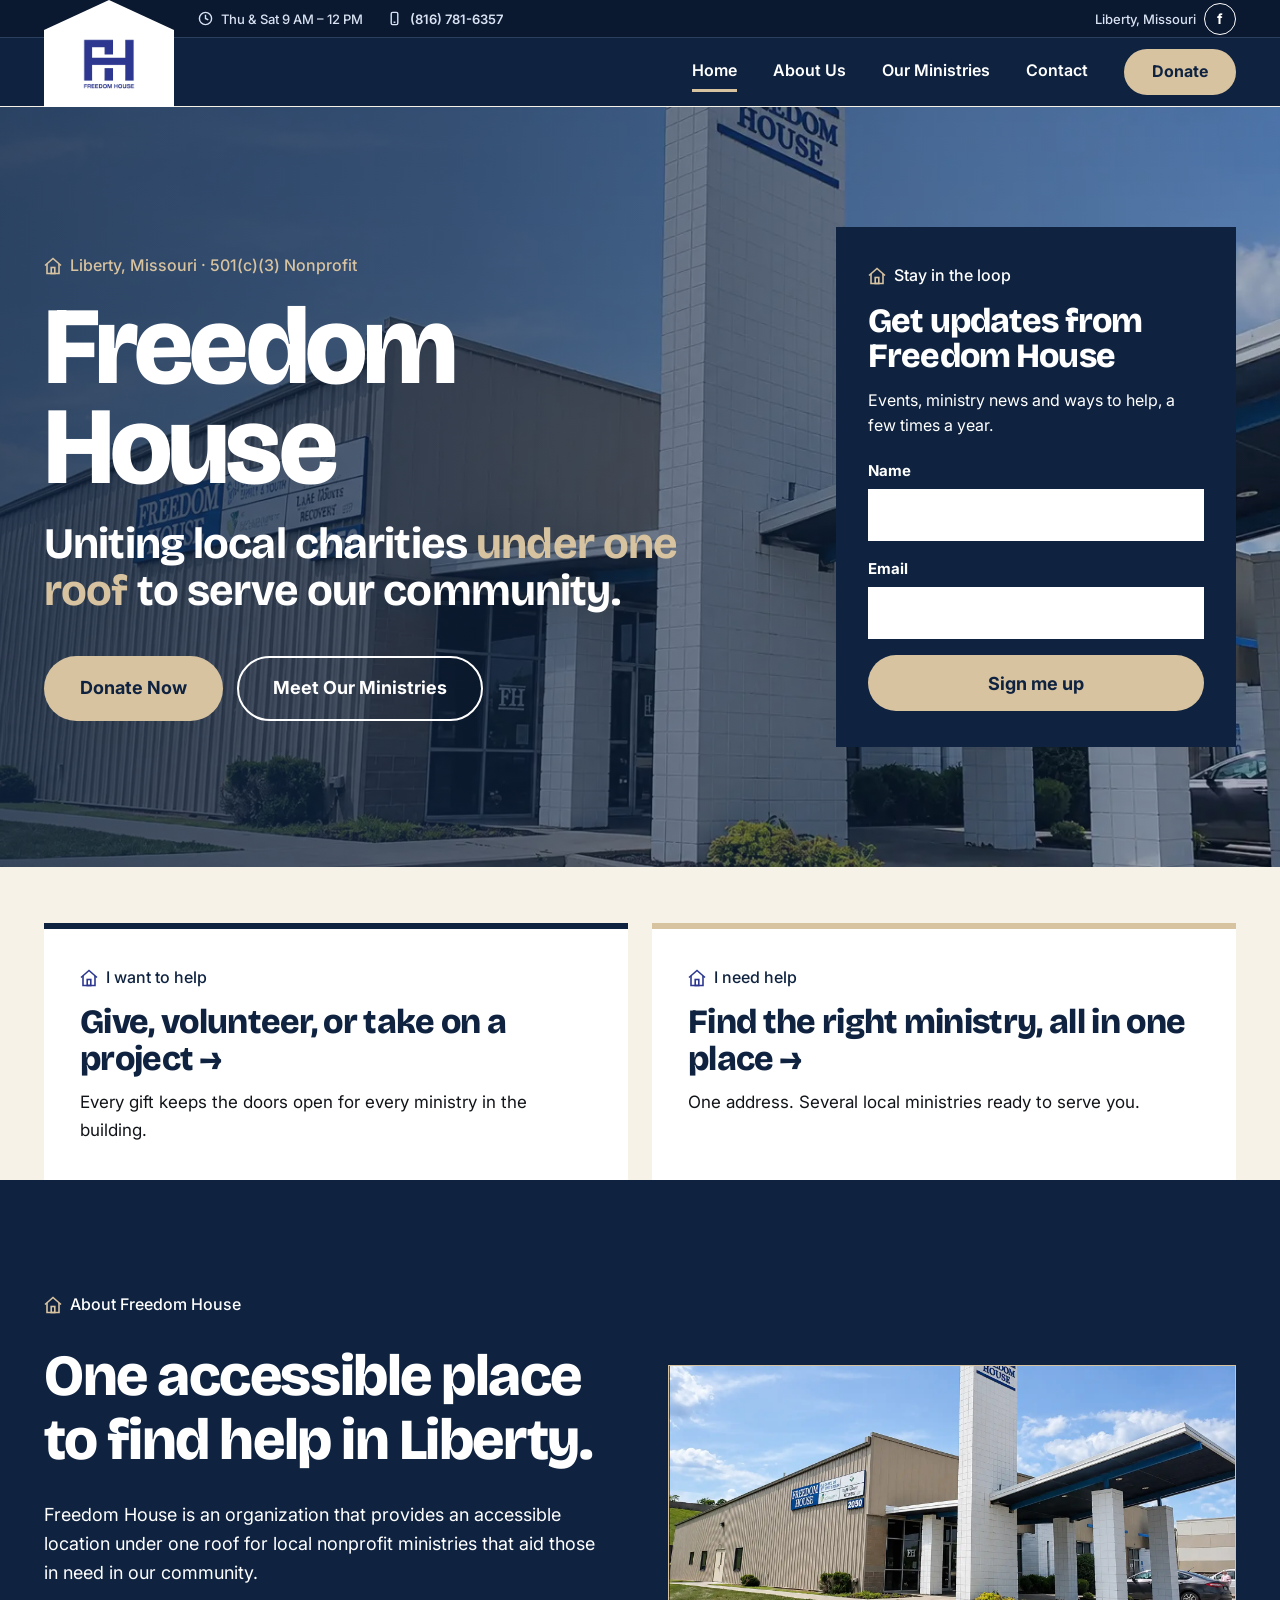
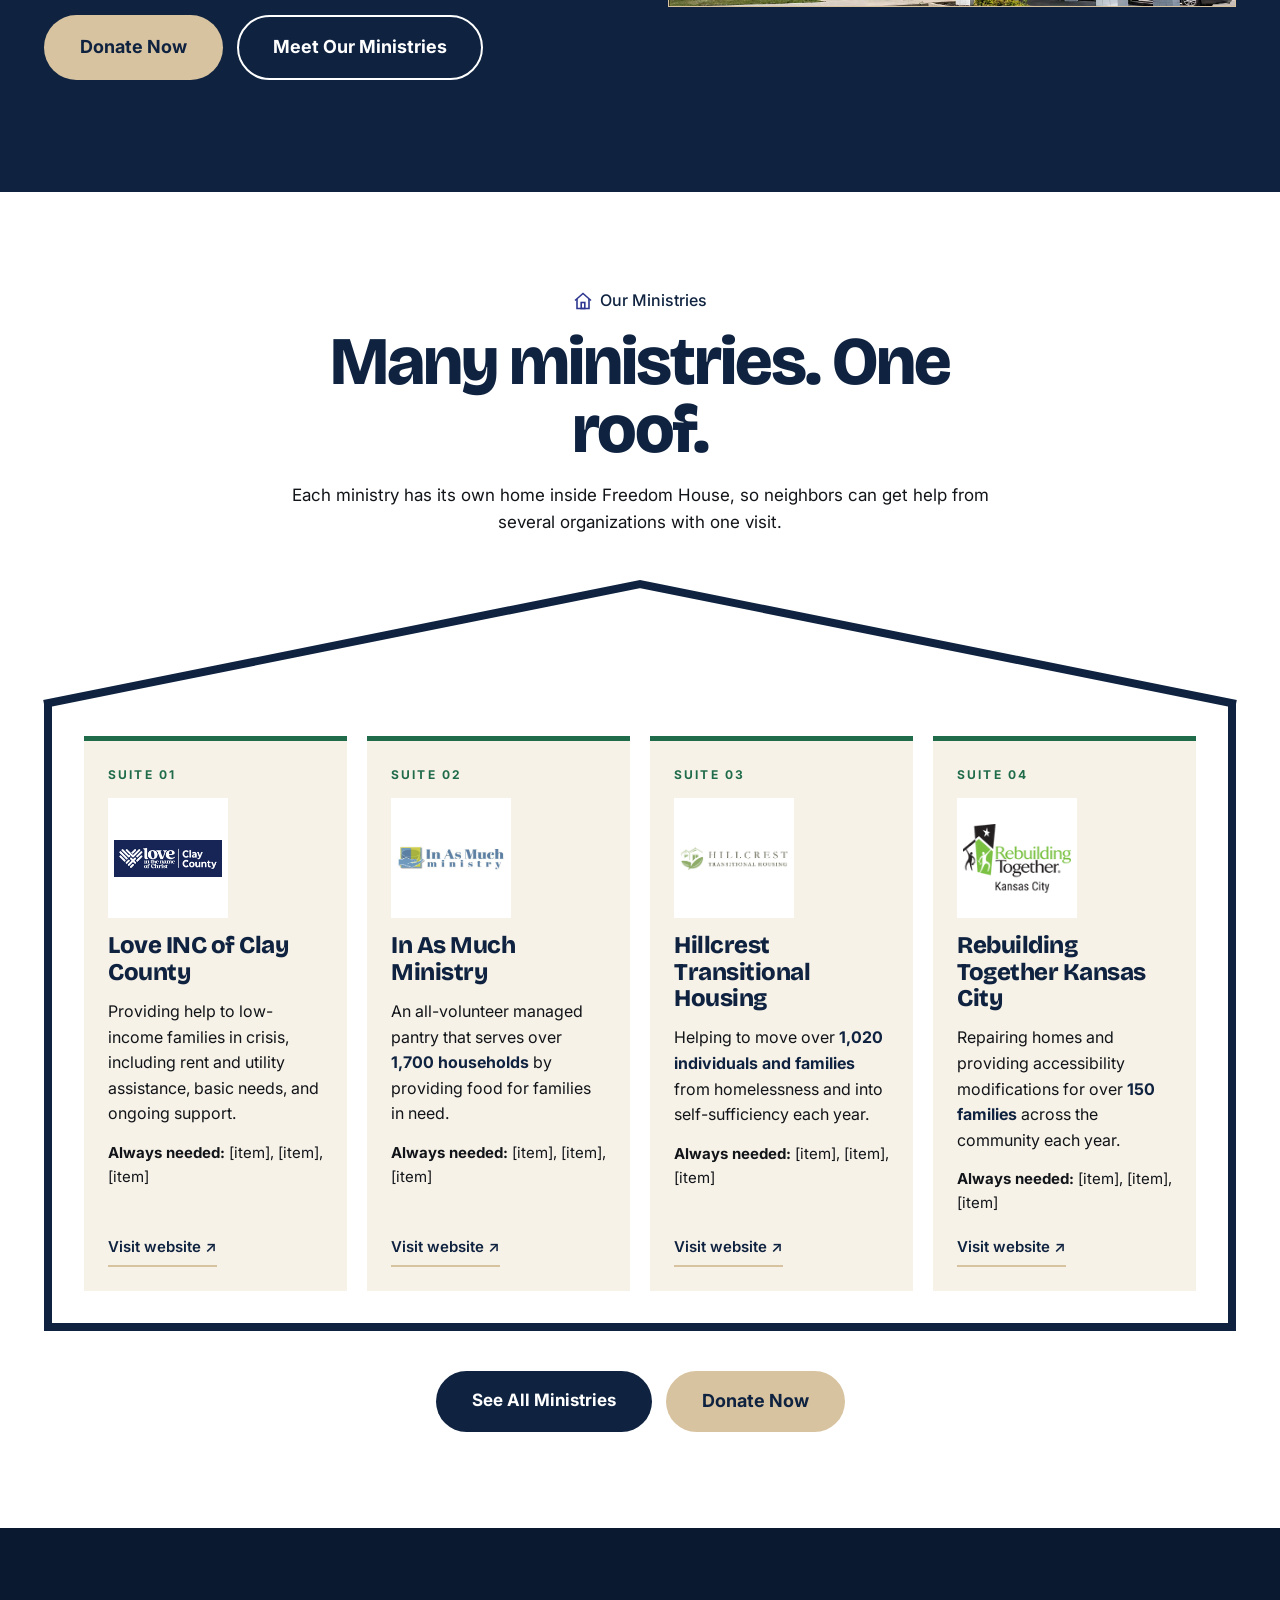
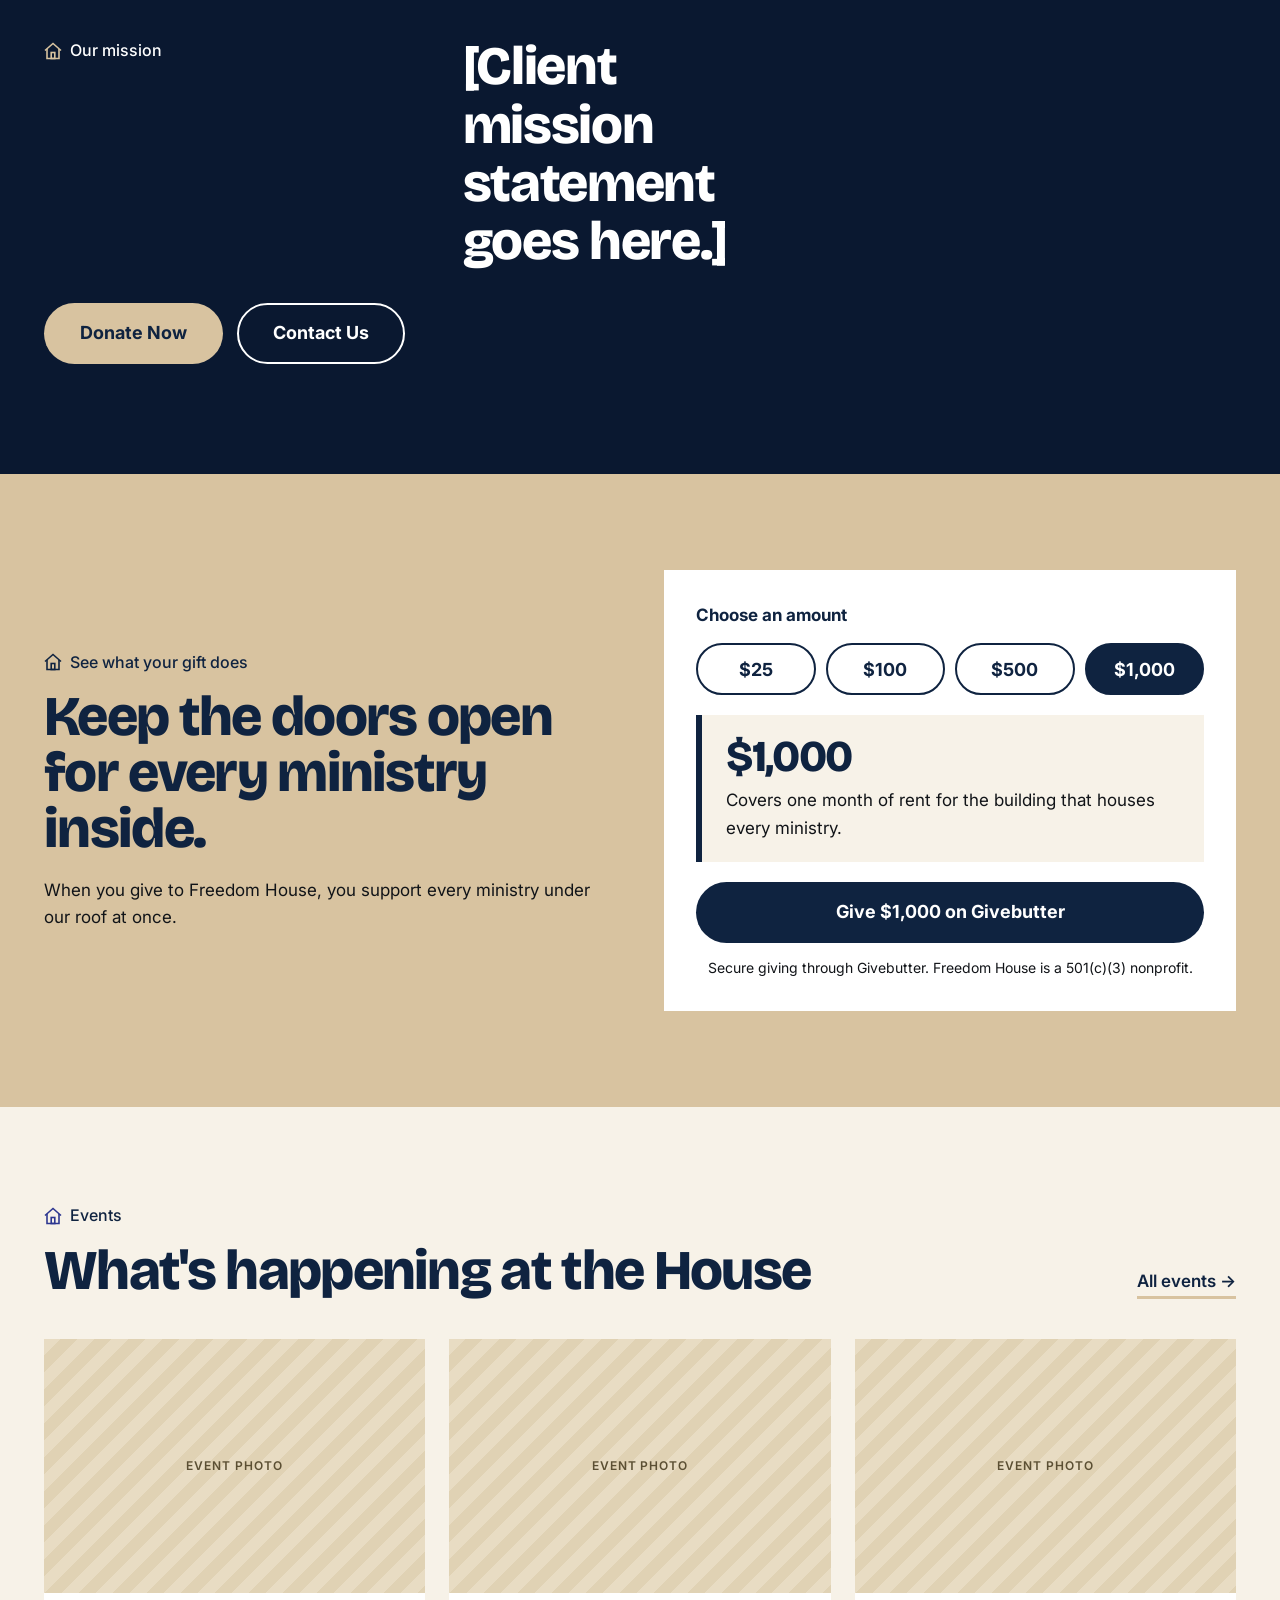
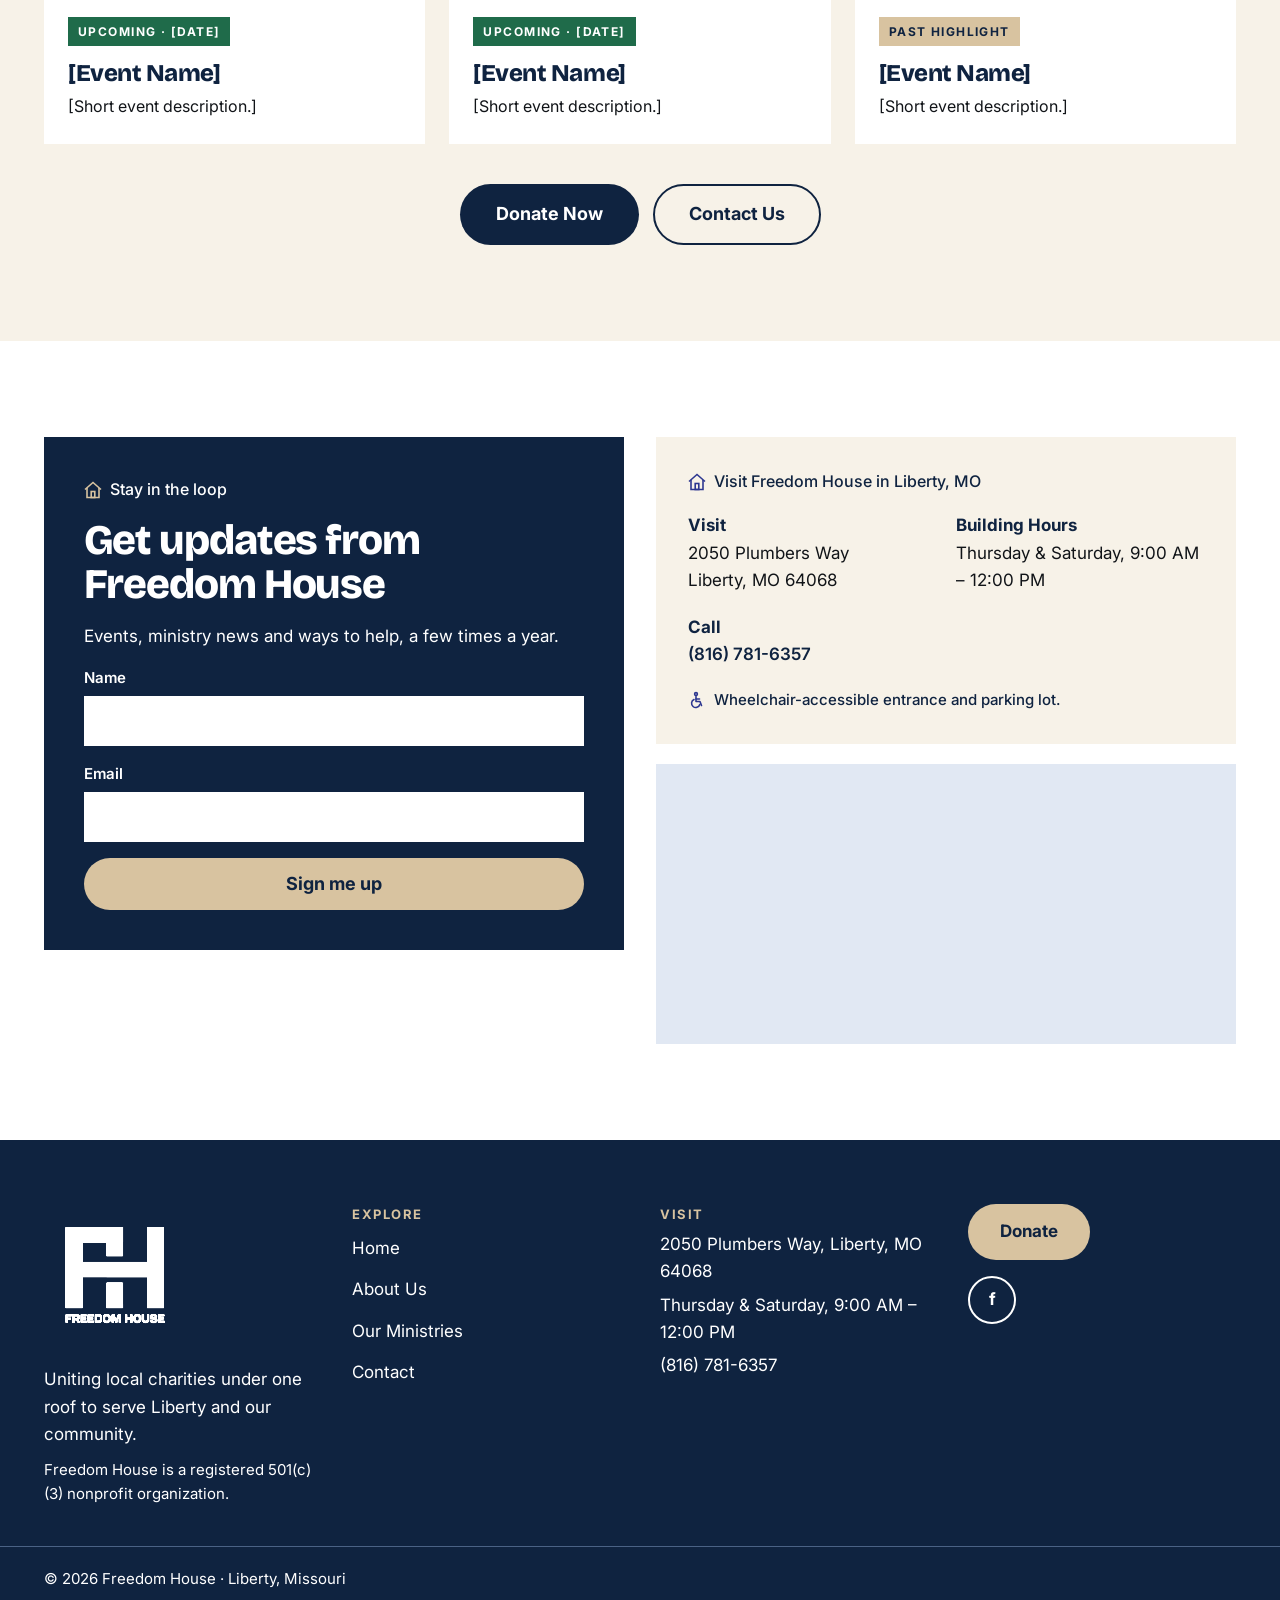
==== commit dc8167c4: "Update primary blue to #2D3790 Co-Authored-By: Claude Opus 5.5 <noreply@anthropic.com> Claude-Sessio" ====
--- a/site/index.html
+++ b/site/index.html
@@ -19,6 +19,14 @@
 <link rel="preconnect" href="https://fonts.gstatic.com" crossorigin>
 <link href="https://fonts.googleapis.com/css2?family=Bricolage+Grotesque:opsz,wght@12..96,700;12..96,800&family=Inter:wght@400;500;600;700&display=swap" rel="stylesheet">
 <link rel="stylesheet" href="assets/css/site.css">
+<script type="text/javascript">
+    // Feedbucket review widget: only loads on the Cloudflare Pages preview domain.
+    if (location.hostname === "freedom-house-site.pages.dev") (function(k) {
+        let s=document.createElement('script');s.defer=true;
+        s.src="https://cdn.feedbucket.app/assets/feedbucket.js";
+        s.dataset.feedbucket=k;document.head.appendChild(s);
+    })('yqIM7R64rlPyg68VlPbt')
+</script>
 </head>
 <body data-page="index">
 <a class="fh-skip" href="#main">Skip to content</a>
@@ -91,12 +99,12 @@
   </div></section>
 <section style="max-width: 1240px; margin: 0px auto; padding: 56px 24px 0px; display: grid; grid-template-columns: repeat(auto-fit, minmax(min(100%, 420px), 1fr)); gap: 24px;">
   <a class="hv-2" href="donate.html" style="background: rgb(255, 255, 255); border-top: 6px solid rgb(15, 35, 64); padding: 36px; display: block; color: rgb(17, 20, 24);">
-    <p style="display: flex; align-items: center; gap: 8px; font-size: 16px; font-weight: 500; color: rgb(15, 35, 64); margin-bottom: 12px;"><svg width="18" height="18" viewBox="0 0 18 18" fill="none" stroke="#2E5AAC" stroke-width="1.6" stroke-linejoin="miter" style="flex: 0 0 auto;"><polyline points="1,8.5 9,1.5 17,8.5"></polyline><polyline points="3,7 3,16.5 15,16.5 15,7"></polyline><rect x="7.2" y="10.5" width="3.6" height="6"></rect></svg>I want to help</p>
+    <p style="display: flex; align-items: center; gap: 8px; font-size: 16px; font-weight: 500; color: rgb(15, 35, 64); margin-bottom: 12px;"><svg width="18" height="18" viewBox="0 0 18 18" fill="none" stroke="#2D3790" stroke-width="1.6" stroke-linejoin="miter" style="flex: 0 0 auto;"><polyline points="1,8.5 9,1.5 17,8.5"></polyline><polyline points="3,7 3,16.5 15,16.5 15,7"></polyline><rect x="7.2" y="10.5" width="3.6" height="6"></rect></svg>I want to help</p>
     <h2 style="font-family: &quot;Bricolage Grotesque&quot;, sans-serif; font-weight: 800; font-size: clamp(26px, 3vw, 34px); line-height: 1.1; letter-spacing: -0.02em; color: rgb(15, 35, 64); margin-bottom: 12px;">Give, volunteer, or take on a project →</h2>
     <p>Every gift keeps the doors open for every ministry in the building.</p>
   </a>
   <a class="hv-2" href="ministries.html" style="background: rgb(255, 255, 255); border-top: 6px solid rgb(216, 195, 160); padding: 36px; display: block; color: rgb(17, 20, 24);">
-    <p style="display: flex; align-items: center; gap: 8px; font-size: 16px; font-weight: 500; color: rgb(15, 35, 64); margin-bottom: 12px;"><svg width="18" height="18" viewBox="0 0 18 18" fill="none" stroke="#2E5AAC" stroke-width="1.6" stroke-linejoin="miter" style="flex: 0 0 auto;"><polyline points="1,8.5 9,1.5 17,8.5"></polyline><polyline points="3,7 3,16.5 15,16.5 15,7"></polyline><rect x="7.2" y="10.5" width="3.6" height="6"></rect></svg>I need help</p>
+    <p style="display: flex; align-items: center; gap: 8px; font-size: 16px; font-weight: 500; color: rgb(15, 35, 64); margin-bottom: 12px;"><svg width="18" height="18" viewBox="0 0 18 18" fill="none" stroke="#2D3790" stroke-width="1.6" stroke-linejoin="miter" style="flex: 0 0 auto;"><polyline points="1,8.5 9,1.5 17,8.5"></polyline><polyline points="3,7 3,16.5 15,16.5 15,7"></polyline><rect x="7.2" y="10.5" width="3.6" height="6"></rect></svg>I need help</p>
     <h2 style="font-family: &quot;Bricolage Grotesque&quot;, sans-serif; font-weight: 800; font-size: clamp(26px, 3vw, 34px); line-height: 1.1; letter-spacing: -0.02em; color: rgb(15, 35, 64); margin-bottom: 12px;">Find the right ministry, all in one place →</h2>
     <p>One address. Several local ministries ready to serve you.</p>
   </a></section>
@@ -116,7 +124,7 @@
 <section id="ministries" style="background: rgb(255, 255, 255); scroll-margin-top: 110px;">
   <div style="max-width: 1240px; margin: 0px auto; padding: 96px 24px;">
     <div style="text-align: center; max-width: 720px; margin: 0px auto 48px;">
-      <p style="display: flex; align-items: center; gap: 8px; font-size: 16px; font-weight: 500; color: rgb(15, 35, 64); margin-bottom: 14px; justify-content: center;"><svg width="18" height="18" viewBox="0 0 18 18" fill="none" stroke="#2E5AAC" stroke-width="1.6" stroke-linejoin="miter" style="flex: 0 0 auto;"><polyline points="1,8.5 9,1.5 17,8.5"></polyline><polyline points="3,7 3,16.5 15,16.5 15,7"></polyline><rect x="7.2" y="10.5" width="3.6" height="6"></rect></svg>Our Ministries</p>
+      <p style="display: flex; align-items: center; gap: 8px; font-size: 16px; font-weight: 500; color: rgb(15, 35, 64); margin-bottom: 14px; justify-content: center;"><svg width="18" height="18" viewBox="0 0 18 18" fill="none" stroke="#2D3790" stroke-width="1.6" stroke-linejoin="miter" style="flex: 0 0 auto;"><polyline points="1,8.5 9,1.5 17,8.5"></polyline><polyline points="3,7 3,16.5 15,16.5 15,7"></polyline><rect x="7.2" y="10.5" width="3.6" height="6"></rect></svg>Our Ministries</p>
       <h2 style="font-family: &quot;Bricolage Grotesque&quot;, sans-serif; font-weight: 800; font-size: clamp(36px, 6vw, 68px); line-height: 1; letter-spacing: -0.03em; color: rgb(15, 35, 64); margin-bottom: 18px;">Many ministries. One roof.</h2>
       <p>Each ministry has its own home inside Freedom House, so neighbors can get help from several organizations with one visit.</p>
     </div>
@@ -203,7 +211,7 @@
 <section style="max-width: 1240px; margin: 0px auto; padding: 96px 24px;">
   <div style="display: flex; flex-wrap: wrap; justify-content: space-between; align-items: end; gap: 16px; margin-bottom: 40px;">
     <div>
-      <p style="display: flex; align-items: center; gap: 8px; font-size: 16px; font-weight: 500; color: rgb(15, 35, 64); margin-bottom: 14px;"><svg width="18" height="18" viewBox="0 0 18 18" fill="none" stroke="#2E5AAC" stroke-width="1.6" stroke-linejoin="miter" style="flex: 0 0 auto;"><polyline points="1,8.5 9,1.5 17,8.5"></polyline><polyline points="3,7 3,16.5 15,16.5 15,7"></polyline><rect x="7.2" y="10.5" width="3.6" height="6"></rect></svg>Events</p>
+      <p style="display: flex; align-items: center; gap: 8px; font-size: 16px; font-weight: 500; color: rgb(15, 35, 64); margin-bottom: 14px;"><svg width="18" height="18" viewBox="0 0 18 18" fill="none" stroke="#2D3790" stroke-width="1.6" stroke-linejoin="miter" style="flex: 0 0 auto;"><polyline points="1,8.5 9,1.5 17,8.5"></polyline><polyline points="3,7 3,16.5 15,16.5 15,7"></polyline><rect x="7.2" y="10.5" width="3.6" height="6"></rect></svg>Events</p>
       <h2 style="font-family: &quot;Bricolage Grotesque&quot;, sans-serif; font-weight: 800; font-size: clamp(34px, 5vw, 56px); line-height: 1; letter-spacing: -0.03em; color: rgb(15, 35, 64);">What's happening at the House</h2>
     </div>
     <a href="about.html#ab-present" style="font-weight: 600; color: rgb(15, 35, 64); border-bottom: 3px solid rgb(216, 195, 160);">All events →</a>
@@ -253,7 +261,7 @@
     </form>
     <div style="display: flex; flex-direction: column; gap: 20px;">
       <div style="background: rgb(247, 242, 232); padding: 32px;">
-        <p style="display: flex; align-items: center; gap: 8px; font-size: 16px; font-weight: 500; color: rgb(15, 35, 64); margin-bottom: 18px;"><svg width="18" height="18" viewBox="0 0 18 18" fill="none" stroke="#2E5AAC" stroke-width="1.6" stroke-linejoin="miter" style="flex: 0 0 auto;"><polyline points="1,8.5 9,1.5 17,8.5"></polyline><polyline points="3,7 3,16.5 15,16.5 15,7"></polyline><rect x="7.2" y="10.5" width="3.6" height="6"></rect></svg>Visit Freedom House in Liberty, MO</p>
+        <p style="display: flex; align-items: center; gap: 8px; font-size: 16px; font-weight: 500; color: rgb(15, 35, 64); margin-bottom: 18px;"><svg width="18" height="18" viewBox="0 0 18 18" fill="none" stroke="#2D3790" stroke-width="1.6" stroke-linejoin="miter" style="flex: 0 0 auto;"><polyline points="1,8.5 9,1.5 17,8.5"></polyline><polyline points="3,7 3,16.5 15,16.5 15,7"></polyline><rect x="7.2" y="10.5" width="3.6" height="6"></rect></svg>Visit Freedom House in Liberty, MO</p>
         <div style="display: grid; grid-template-columns: repeat(auto-fit, minmax(160px, 1fr)); gap: 20px;">
           <div><b style="color: rgb(15, 35, 64);">Visit</b>
 <p>2050 Plumbers Way<br>Liberty, MO 64068</p></div>
@@ -263,7 +271,7 @@
 <p>
 <a href="tel:+18167816357" style="color: rgb(15, 35, 64); font-weight: 600;">(816) 781-6357</a></p></div>
                   </div>
-        <p style="display: flex; align-items: center; gap: 8px; margin-top: 20px; font-size: 15px; font-weight: 500; color: rgb(15, 35, 64);"><svg width="18" height="18" viewBox="0 0 18 18" fill="none" stroke="#2E5AAC" stroke-width="1.6" stroke-linecap="round" stroke-linejoin="round" style="flex: 0 0 auto;"><circle cx="8" cy="3" r="1.4"></circle><path d="M8 5.5v5h4l1.5 4"></path><path d="M8 8h3.5"></path><path d="M6 8.5a4.2 4.2 0 1 0 5.8 5"></path></svg>Wheelchair-accessible entrance and parking lot.</p>
+        <p style="display: flex; align-items: center; gap: 8px; margin-top: 20px; font-size: 15px; font-weight: 500; color: rgb(15, 35, 64);"><svg width="18" height="18" viewBox="0 0 18 18" fill="none" stroke="#2D3790" stroke-width="1.6" stroke-linecap="round" stroke-linejoin="round" style="flex: 0 0 auto;"><circle cx="8" cy="3" r="1.4"></circle><path d="M8 5.5v5h4l1.5 4"></path><path d="M8 8h3.5"></path><path d="M6 8.5a4.2 4.2 0 1 0 5.8 5"></path></svg>Wheelchair-accessible entrance and parking lot.</p>
       </div>
       <div style="position: relative; flex: 1 1 auto; min-height: 280px; background: rgb(225, 232, 243);"><iframe title="Map of Freedom House, 2050 Plumbers Way, Liberty, MO 64068" src="https://www.google.com/maps/embed?pb=!1m18!1m12!1m3!1d2795.8276488887846!2d-94.4541886!3d39.2544447!2m3!1f0!2f0!3f0!3m2!1i1024!2i768!4f13.1!3m3!1m2!1s0x87c055970084088f%3A0x9d5f7460d7dbd4f4!2sFreedom%20House!5e1!3m2!1sen!2sph!4v1795449360597!5m2!1sen!2sph" loading="lazy" allowfullscreen referrerpolicy="strict-origin-when-cross-origin" style="position: absolute; inset: 0px; width: 100%; height: 100%; border: 0px;"></iframe></div>
     </div>
--- a/site/assets/css/site.css
+++ b/site/assets/css/site.css
@@ -1,10 +1,10 @@
-/* Freedom House — shared styles. Design tokens: navy #0F2340, deep navy #0A1830, tan #D8C3A0, cream #F7F2E8, text #111418, blue #2E5AAC, green #1F6B4A. */
+/* Freedom House — shared styles. Design tokens: navy #0F2340, deep navy #0A1830, tan #D8C3A0, cream #F7F2E8, text #111418, blue #2D3790, green #1F6B4A. */
 
 /* ---------- Base + layout utilities (from the design) ---------- */
 html{scroll-behavior:smooth}
 body{margin:0;font-family:'Inter',sans-serif;color:#111418;background:#F7F2E8;font-size:17px;line-height:1.6}
 *{box-sizing:border-box}
-a{color:#2E5AAC;text-decoration:none}
+a{color:#2D3790;text-decoration:none}
 a:hover{color:#0F2340}
 h1,h2,h3,p{margin:0}
 @media(max-width:640px){.fh-cta{flex:1 1 100%!important}
@@ -49,7 +49,7 @@
 /* ---------- Accessibility ---------- */
 .fh-skip{position:absolute;left:-9999px;top:0;z-index:100;background:#D8C3A0;color:#0F2340;padding:12px 20px;font-weight:700}
 .fh-skip:focus{left:12px;top:12px}
-:focus-visible{outline:3px solid #2E5AAC;outline-offset:2px}
+:focus-visible{outline:3px solid #2D3790;outline-offset:2px}
 img{max-width:100%}
 
 /* ---------- Header ---------- */
@@ -109,13 +109,13 @@
 /* ---------- Hover states (from the design's style-hover rules) ---------- */
 .hv-1:hover,.hv-1:focus-visible{background:#fff!important;color:#0F2340!important}
 .hv-2:hover,.hv-2:focus-visible{background:#fbf8f2!important}
-.hv-3:hover,.hv-3:focus-visible{color:#2E5AAC!important}
-.hv-4:hover,.hv-4:focus-visible{background:#2E5AAC!important;color:#fff!important}
+.hv-3:hover,.hv-3:focus-visible{color:#2D3790!important}
+.hv-4:hover,.hv-4:focus-visible{background:#2D3790!important;color:#fff!important}
 .hv-5:hover,.hv-5:focus-visible{background:#0F2340!important;color:#fff!important}
 .hv-6:hover,.hv-6:focus-visible{background:#fff!important}
-.hv-7:hover,.hv-7:focus-visible{background:#2E5AAC!important}
+.hv-7:hover,.hv-7:focus-visible{background:#2D3790!important}
 .hv-8:hover,.hv-8:focus-visible{background:#D8C3A0!important;color:#0F2340!important}
-.hv-9:hover,.hv-9:focus-visible{background:#2E5AAC!important;border-color:#2E5AAC!important}
+.hv-9:hover,.hv-9:focus-visible{background:#2D3790!important;border-color:#2D3790!important}
 .hv-10:hover,.hv-10:focus-visible{color:#fff!important}
 
 /* Links that were buttons in the design keep button text metrics */
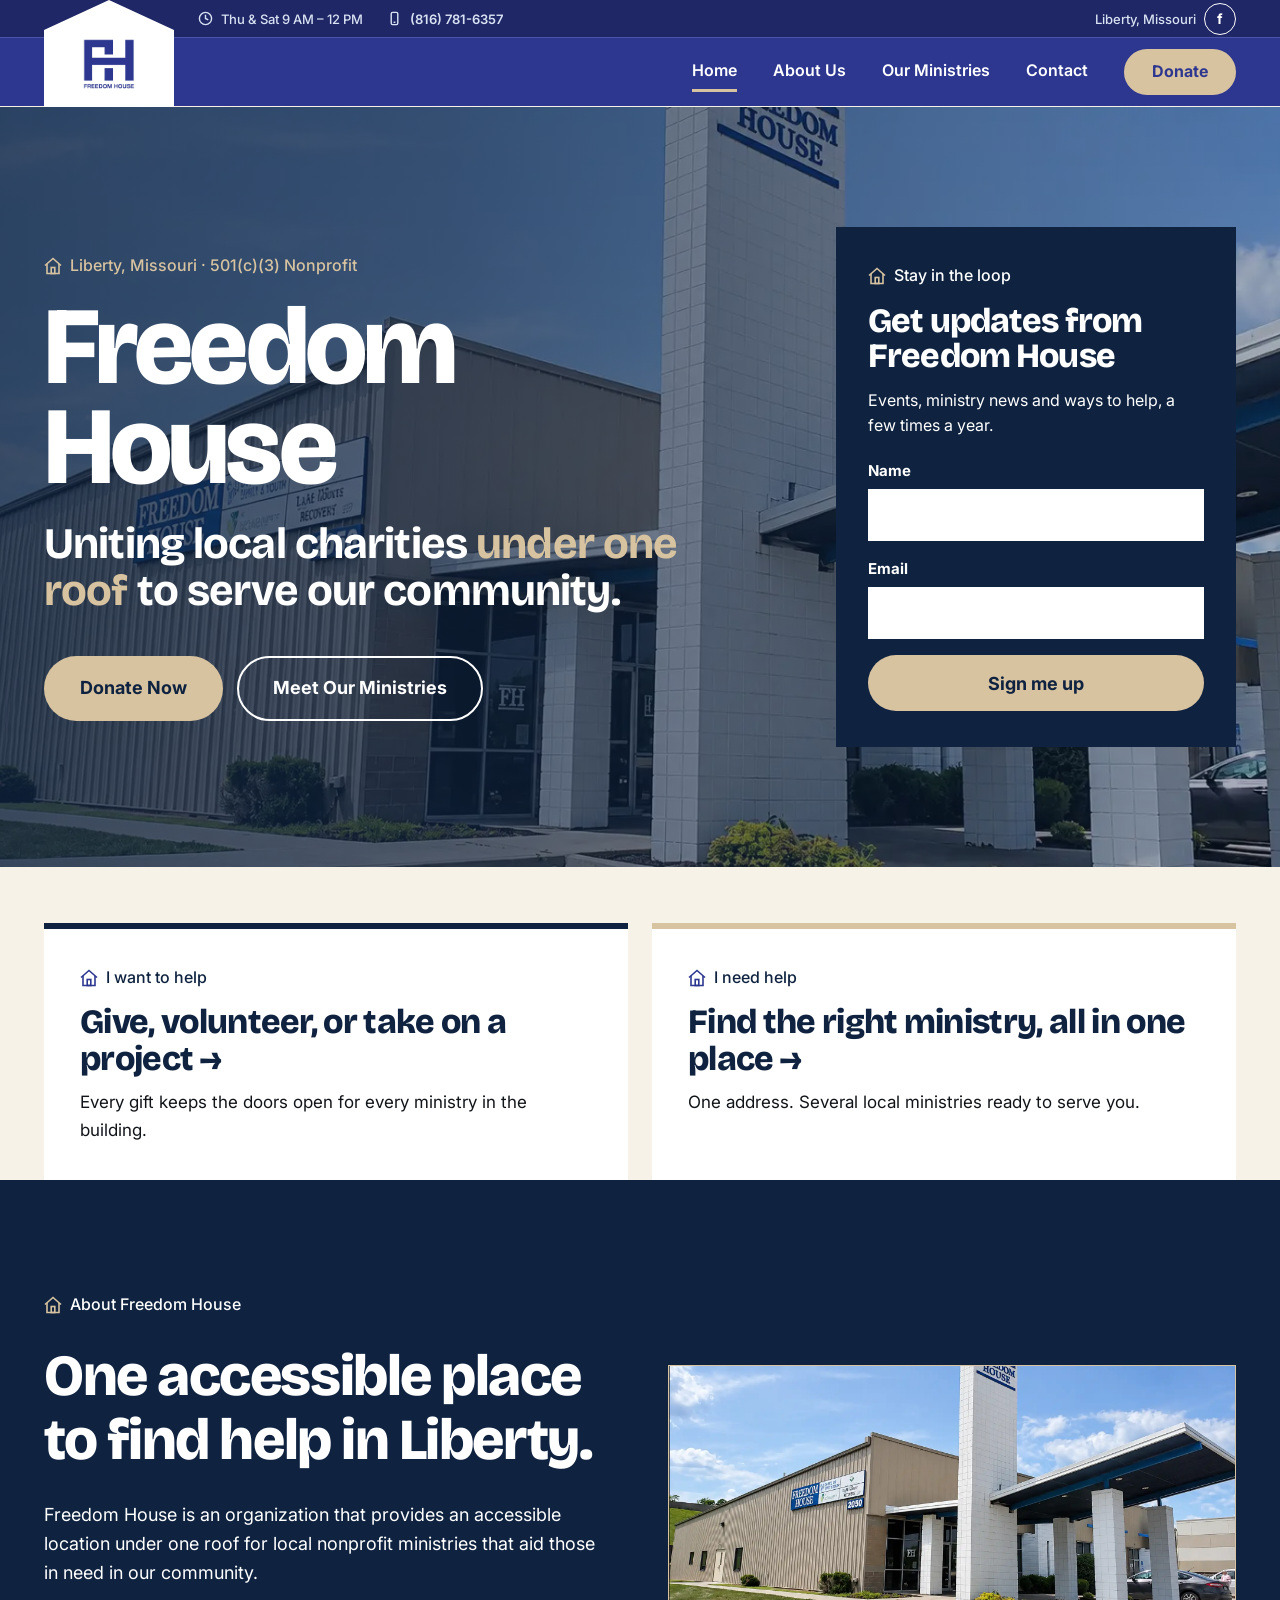
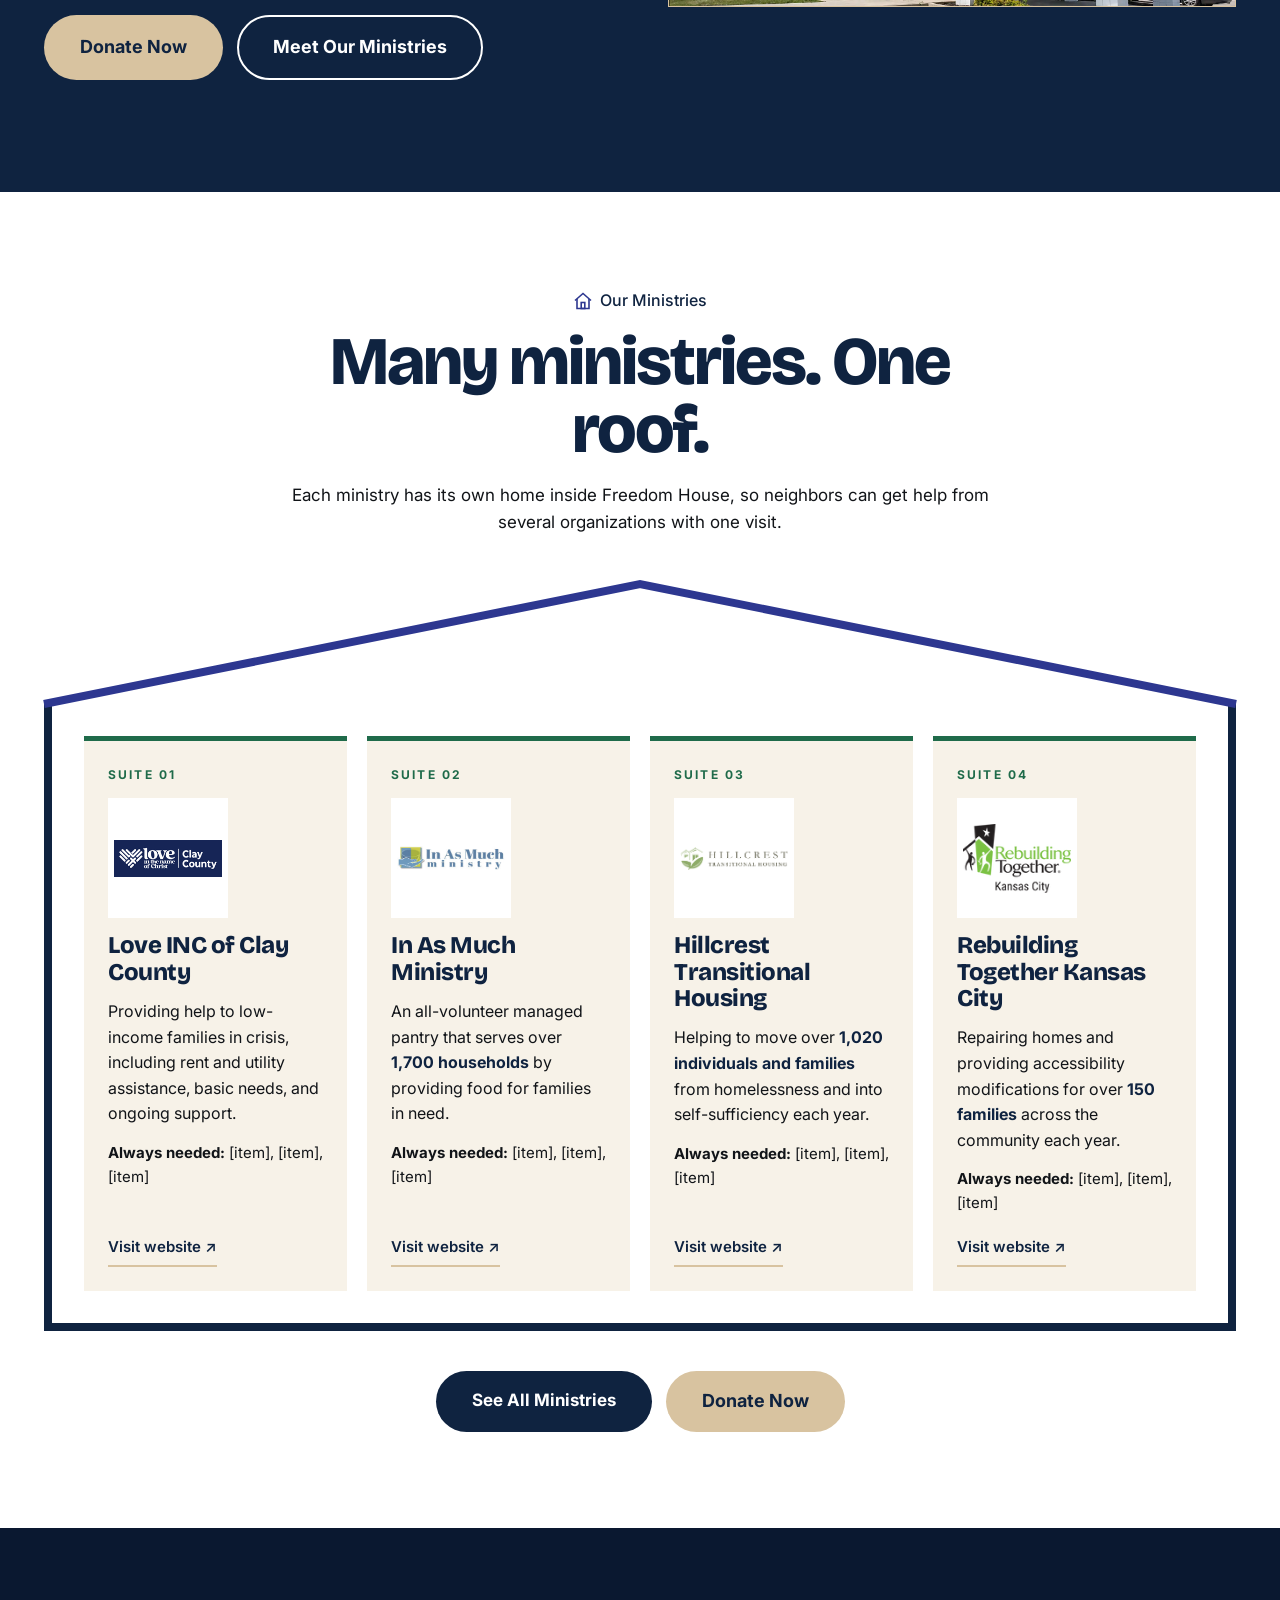
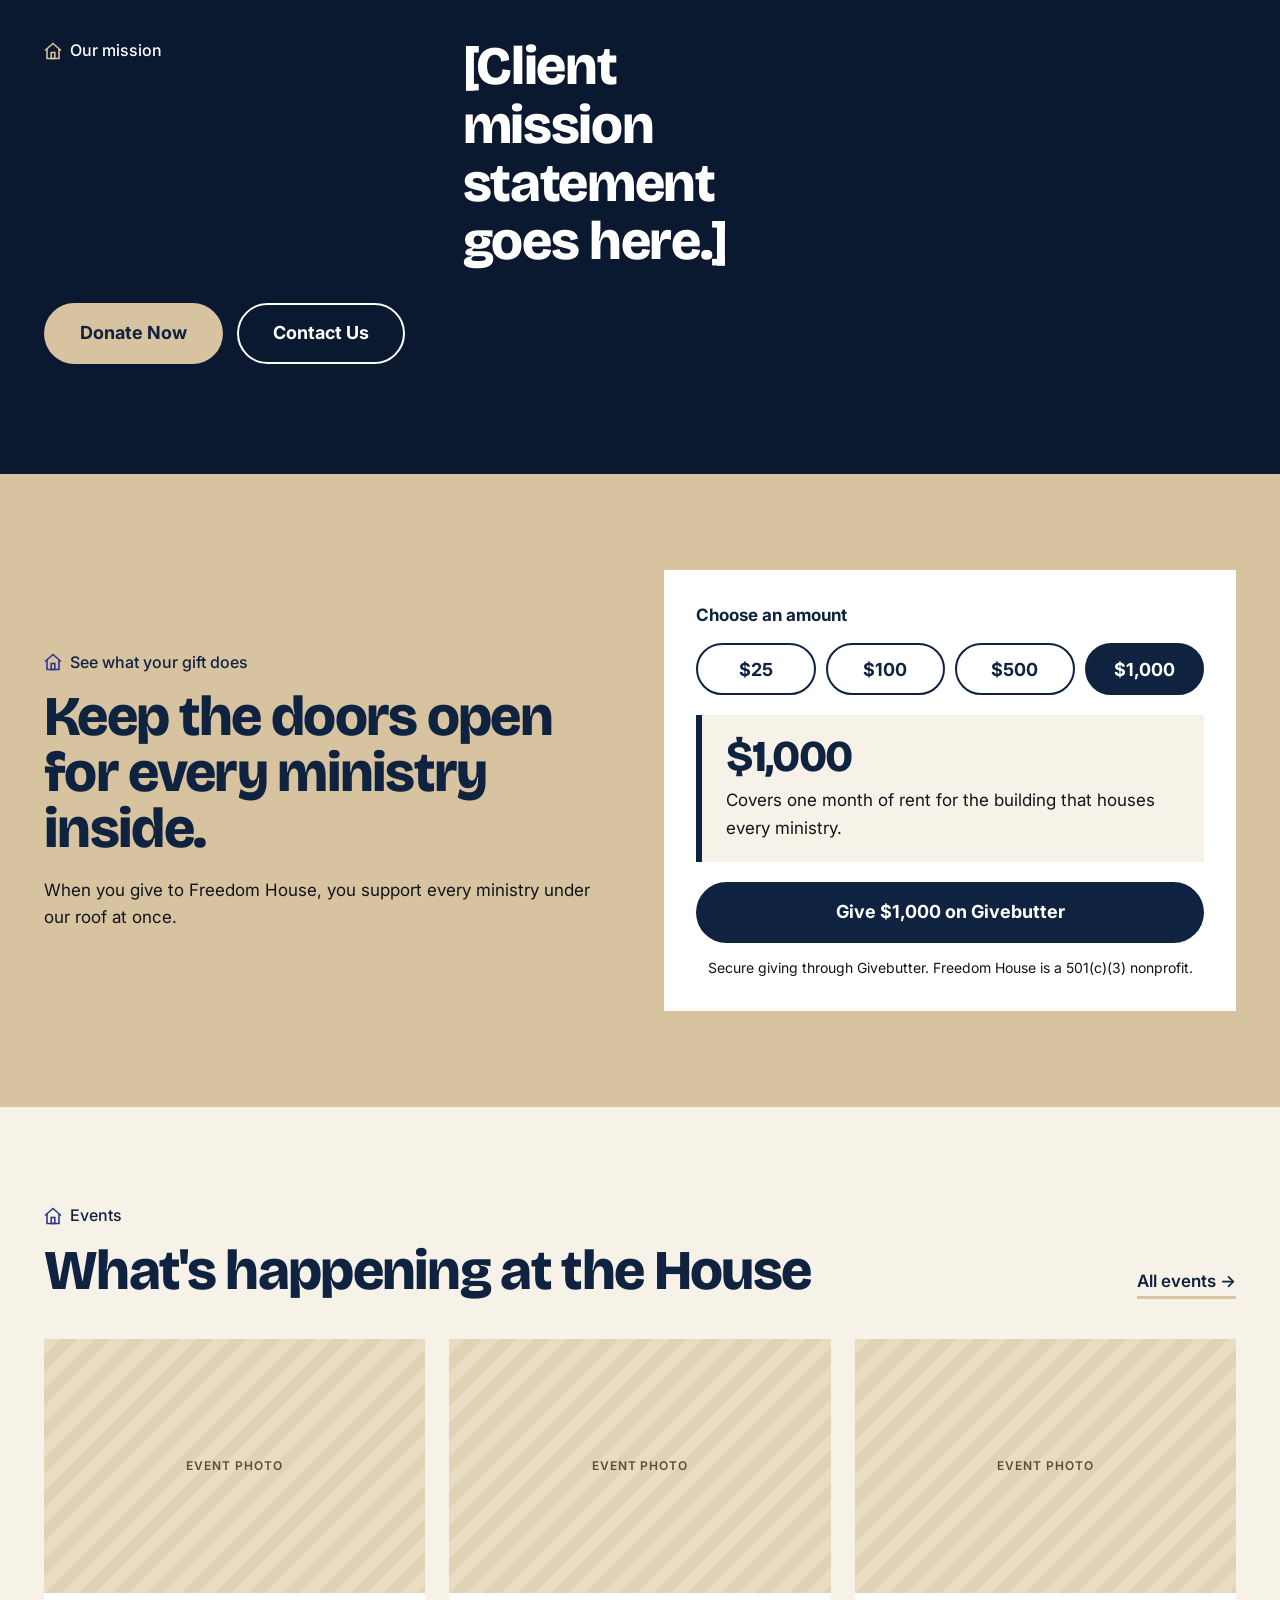
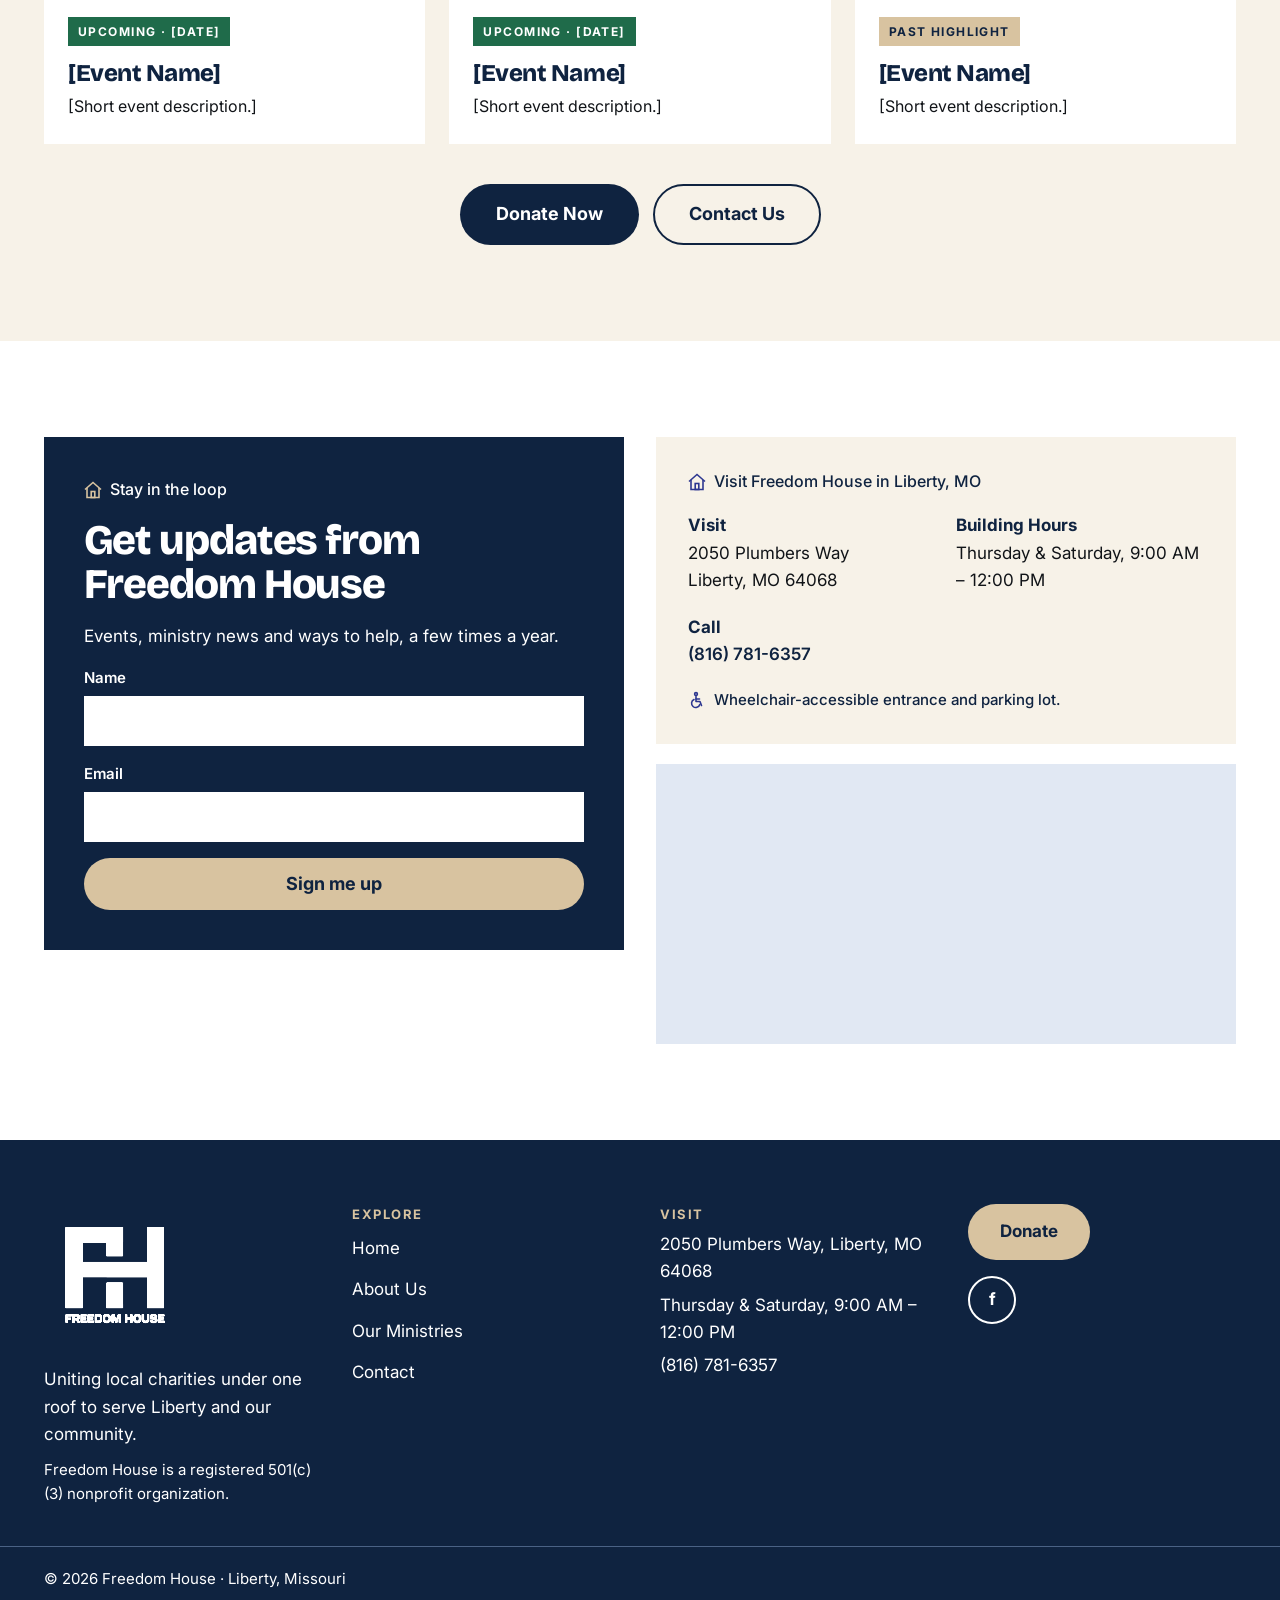
==== commit c3c5b96b: "Use #2D3790 as primary navy (header, forms, panels) Co-Authored-By: Claude Opus 5.5 <noreply@anthrop" ====
--- a/site/index.html
+++ b/site/index.html
@@ -9,7 +9,7 @@
 <meta property="og:description" content="Freedom House in Liberty, MO: many ministries, one roof. A Liberty non profit to donate to and find help in one place.">
 <meta property="og:type" content="website">
 <meta property="og:image" content="assets/img/hero-entrance.webp">
-<meta name="theme-color" content="#0F2340">
+<meta name="theme-color" content="#2D3790">
 <link rel="icon" href="favicon.ico" sizes="any">
 <link rel="icon" type="image/png" sizes="32x32" href="favicon-32x32.png">
 <link rel="icon" type="image/png" sizes="16x16" href="favicon-16x16.png">
@@ -128,7 +128,7 @@
       <h2 style="font-family: &quot;Bricolage Grotesque&quot;, sans-serif; font-weight: 800; font-size: clamp(36px, 6vw, 68px); line-height: 1; letter-spacing: -0.03em; color: rgb(15, 35, 64); margin-bottom: 18px;">Many ministries. One roof.</h2>
       <p>Each ministry has its own home inside Freedom House, so neighbors can get help from several organizations with one visit.</p>
     </div>
-    <svg viewBox="0 0 100 100" preserveAspectRatio="none" style="display: block; width: 100%; height: clamp(60px, 10vw, 120px); overflow: visible;"><polyline points="0,100 50,0 100,100" fill="none" stroke="#0F2340" stroke-width="8" vector-effect="non-scaling-stroke" stroke-linejoin="miter"></polyline></svg>
+    <svg viewBox="0 0 100 100" preserveAspectRatio="none" style="display: block; width: 100%; height: clamp(60px, 10vw, 120px); overflow: visible;"><polyline points="0,100 50,0 100,100" fill="none" stroke="#2D3790" stroke-width="8" vector-effect="non-scaling-stroke" stroke-linejoin="miter"></polyline></svg>
     <div style="border-width: 0px 8px 8px; border-style: none solid solid; border-color: currentcolor rgb(15, 35, 64) rgb(15, 35, 64); border-image: none; padding: 32px; display: grid; grid-template-columns: repeat(auto-fit, minmax(min(100%, 230px), 1fr)); gap: 20px; margin: 0px;">
       
         <article style="background: rgb(247, 242, 232); border-top: 5px solid rgb(31, 107, 74); padding: 24px; display: flex; flex-direction: column; gap: 14px;">
@@ -183,7 +183,7 @@
 <section id="donate" data-picker data-impacts="{&quot;$1,000&quot;: &quot;Covers one month of rent for the building that houses every ministry.&quot;}" data-impact-fallback="[Client to confirm impact]" style="background: rgb(216, 195, 160); scroll-margin-top: 110px;">
   <div style="max-width: 1240px; margin: 0px auto; padding: 96px 24px; display: grid; grid-template-columns: repeat(auto-fit, minmax(min(100%, 360px), 1fr)); gap: 48px; align-items: center;">
     <div>
-      <p style="display: flex; align-items: center; gap: 8px; font-size: 16px; font-weight: 500; color: rgb(15, 35, 64); margin-bottom: 14px;"><svg width="18" height="18" viewBox="0 0 18 18" fill="none" stroke="#0F2340" stroke-width="1.6" stroke-linejoin="miter" style="flex: 0 0 auto;"><polyline points="1,8.5 9,1.5 17,8.5"></polyline><polyline points="3,7 3,16.5 15,16.5 15,7"></polyline><rect x="7.2" y="10.5" width="3.6" height="6"></rect></svg>See what your gift does</p>
+      <p style="display: flex; align-items: center; gap: 8px; font-size: 16px; font-weight: 500; color: rgb(15, 35, 64); margin-bottom: 14px;"><svg width="18" height="18" viewBox="0 0 18 18" fill="none" stroke="#2D3790" stroke-width="1.6" stroke-linejoin="miter" style="flex: 0 0 auto;"><polyline points="1,8.5 9,1.5 17,8.5"></polyline><polyline points="3,7 3,16.5 15,16.5 15,7"></polyline><rect x="7.2" y="10.5" width="3.6" height="6"></rect></svg>See what your gift does</p>
       <h2 style="font-family: &quot;Bricolage Grotesque&quot;, sans-serif; font-weight: 800; font-size: clamp(34px, 5vw, 56px); line-height: 1; letter-spacing: -0.03em; color: rgb(15, 35, 64); margin-bottom: 20px;">Keep the doors open for every ministry inside.</h2>
       <p style="color: rgb(17, 20, 24);">When you give to Freedom House, you support every ministry under our roof at once.</p>
     </div>
--- a/site/assets/css/site.css
+++ b/site/assets/css/site.css
@@ -1,19 +1,19 @@
-/* Freedom House — shared styles. Design tokens: navy #0F2340, deep navy #0A1830, tan #D8C3A0, cream #F7F2E8, text #111418, blue #2D3790, green #1F6B4A. */
+/* Freedom House — shared styles. Design tokens: navy #2D3790, deep navy #1F2766, tan #D8C3A0, cream #F7F2E8, text #111418, blue #2D3790, green #1F6B4A. */
 
 /* ---------- Base + layout utilities (from the design) ---------- */
 html{scroll-behavior:smooth}
 body{margin:0;font-family:'Inter',sans-serif;color:#111418;background:#F7F2E8;font-size:17px;line-height:1.6}
 *{box-sizing:border-box}
 a{color:#2D3790;text-decoration:none}
-a:hover{color:#0F2340}
+a:hover{color:#2D3790}
 h1,h2,h3,p{margin:0}
 @media(max-width:640px){.fh-cta{flex:1 1 100%!important}
 }
 .fh-tl{display:grid;grid-template-columns:repeat(4,minmax(0,1fr));gap:0 24px;text-align:center}
-.fh-tli{position:relative;border-top:3px solid #0F2340;padding-top:22px}
-.fh-tli::before{content:"";position:absolute;top:-11px;left:calc(50% - 10px);width:19px;height:19px;background:#D8C3A0;border:3px solid #0F2340;border-radius:50%}
+.fh-tli{position:relative;border-top:3px solid #2D3790;padding-top:22px}
+.fh-tli::before{content:"";position:absolute;top:-11px;left:calc(50% - 10px);width:19px;height:19px;background:#D8C3A0;border:3px solid #2D3790;border-radius:50%}
 @media(max-width:900px){.fh-tl{grid-template-columns:1fr;text-align:left}
-.fh-tli{border-top:0;border-left:3px solid #0F2340;padding:0 0 32px 28px}
+.fh-tli{border-top:0;border-left:3px solid #2D3790;padding:0 0 32px 28px}
 .fh-tli::before{top:0;left:-11px}
 }
 @media(max-width:700px){.fh-stats{grid-template-columns:repeat(2,minmax(0,1fr))!important}
@@ -47,7 +47,7 @@
 
 
 /* ---------- Accessibility ---------- */
-.fh-skip{position:absolute;left:-9999px;top:0;z-index:100;background:#D8C3A0;color:#0F2340;padding:12px 20px;font-weight:700}
+.fh-skip{position:absolute;left:-9999px;top:0;z-index:100;background:#D8C3A0;color:#2D3790;padding:12px 20px;font-weight:700}
 .fh-skip:focus{left:12px;top:12px}
 :focus-visible{outline:3px solid #2D3790;outline-offset:2px}
 img{max-width:100%}
@@ -57,7 +57,7 @@
 html.fh-scrolled{--fh-head-h:68px;--fh-house-w:88px;--fh-house-img:54px;--fh-house-pad:14px;--fh-content-left:136px}
 .fh-head-spacer{height:107px}
 .fh-header{position:fixed;top:0;left:0;right:0;z-index:50}
-.fh-mini{height:38px;overflow:hidden;background:#0A1830;border-bottom:1px solid #2B3F5E;color:#D8E2F2;font-size:13px;font-weight:500;transition:height .25s}
+.fh-mini{height:38px;overflow:hidden;background:#1F2766;border-bottom:1px solid #4A54A8;color:#D8E2F2;font-size:13px;font-weight:500;transition:height .25s}
 html.fh-scrolled .fh-mini{height:0;border-bottom:0}
 .fh-mini-in{max-width:1240px;margin:0 auto;height:38px;padding:0 24px 0 var(--fh-content-left);display:flex;align-items:center;justify-content:space-between;gap:24px}
 .fh-mini-group{display:flex;align-items:center;gap:24px}
@@ -66,28 +66,28 @@
 .fh-mini-item a{color:inherit;font-weight:600}
 .fh-mini-item a:hover{color:#fff}
 .fh-soc{width:32px;height:32px;display:grid;place-items:center;color:#fff;font-weight:700;font-size:14px;border:1.5px solid #fff;border-radius:50%}
-.fh-soc:hover{color:#0F2340;background:#fff}
-.fh-main{height:68px;background:#0F2340}
+.fh-soc:hover{color:#2D3790;background:#fff}
+.fh-main{height:68px;background:#2D3790}
 .fh-main-in{max-width:1240px;margin:0 auto;height:68px;padding:0 24px 0 var(--fh-content-left);display:flex;align-items:center;justify-content:flex-end;gap:36px}
 .fh-nav{display:flex;align-items:center;gap:36px}
 .fh-nav a{color:#fff;font-weight:600;font-size:16px;padding:6px 0;border-bottom:3px solid transparent;white-space:nowrap}
 .fh-nav a:hover,.fh-nav a:focus-visible{color:#D8C3A0;border-bottom-color:#D8C3A0}
 .fh-nav a.is-active{border-bottom-color:#D8C3A0}
-.fh-donate{background:#D8C3A0;color:#0F2340;border:2px solid #D8C3A0;border-radius:999px;padding:0 26px;min-height:46px;display:flex;align-items:center;font-weight:700;font-size:16px}
-.fh-donate:hover,.fh-donate.is-active{background:#fff;color:#0F2340}
+.fh-donate{background:#D8C3A0;color:#2D3790;border:2px solid #D8C3A0;border-radius:999px;padding:0 26px;min-height:46px;display:flex;align-items:center;font-weight:700;font-size:16px}
+.fh-donate:hover,.fh-donate.is-active{background:#fff;color:#2D3790}
 .fh-burger{display:none;width:48px;height:48px;background:none;border:0;cursor:pointer;flex-direction:column;justify-content:center;gap:6px;padding:12px}
 .fh-burger span{height:3px;background:#fff;display:block}
 .fh-house-layer{position:absolute;left:0;right:0;top:0;height:var(--fh-head-h);pointer-events:none}
 .fh-house-box{position:relative;max-width:1240px;margin:0 auto;height:100%}
 .fh-house{pointer-events:auto;position:absolute;left:var(--fh-house-left);top:0;width:var(--fh-house-w);height:var(--fh-head-h);background:#fff;clip-path:polygon(50% 0,100% 28%,100% 100%,0 100%,0 28%);display:flex;flex-direction:column;align-items:center;justify-content:center;padding-top:var(--fh-house-pad);z-index:2}
 .fh-house img{max-width:none;height:var(--fh-house-img);width:auto;flex:none;display:block;mix-blend-mode:multiply}
-.fh-panel{background:#0F2340;border-top:1px solid #2B3F5E;padding:12px 20px 24px;max-height:calc(100vh - 72px);overflow:auto}
+.fh-panel{background:#2D3790;border-top:1px solid #4A54A8;padding:12px 20px 24px;max-height:calc(100vh - 72px);overflow:auto}
 .fh-panel[hidden]{display:none}
 .fh-panel>a{display:flex;align-items:center;justify-content:center;min-height:52px;color:#fff;font-weight:700;font-size:24px}
 .fh-panel>a span{padding:4px 0;border-bottom:3px solid transparent}
 .fh-panel>a.is-active span{border-bottom-color:#D8C3A0}
 .fh-panel>a:hover{color:#D8C3A0}
-.fh-panel-info{border-top:1px solid #2B3F5E;margin-top:12px;padding-top:20px;display:flex;flex-direction:column;align-items:center;gap:12px;color:#D8E2F2;font-size:16px;font-weight:500}
+.fh-panel-info{border-top:1px solid #4A54A8;margin-top:12px;padding-top:20px;display:flex;flex-direction:column;align-items:center;gap:12px;color:#D8E2F2;font-size:16px;font-weight:500}
 .fh-panel-info .fh-mini-group{gap:10px}
 
 @media(max-width:1023px){
@@ -104,17 +104,17 @@
 /* ---------- Form feedback (contact form) ---------- */
 .fh-err{font-size:14px;font-weight:600;color:#B3261E;margin-top:6px}
 .fh-invalid{border-color:#B3261E!important}
-.fh-ok{background:#F7F2E8;border-left:6px solid #1F6B4A;padding:16px 20px;font-weight:600;color:#0F2340;margin-bottom:20px}
+.fh-ok{background:#F7F2E8;border-left:6px solid #1F6B4A;padding:16px 20px;font-weight:600;color:#2D3790;margin-bottom:20px}
 
 /* ---------- Hover states (from the design's style-hover rules) ---------- */
-.hv-1:hover,.hv-1:focus-visible{background:#fff!important;color:#0F2340!important}
+.hv-1:hover,.hv-1:focus-visible{background:#fff!important;color:#2D3790!important}
 .hv-2:hover,.hv-2:focus-visible{background:#fbf8f2!important}
 .hv-3:hover,.hv-3:focus-visible{color:#2D3790!important}
 .hv-4:hover,.hv-4:focus-visible{background:#2D3790!important;color:#fff!important}
-.hv-5:hover,.hv-5:focus-visible{background:#0F2340!important;color:#fff!important}
+.hv-5:hover,.hv-5:focus-visible{background:#2D3790!important;color:#fff!important}
 .hv-6:hover,.hv-6:focus-visible{background:#fff!important}
 .hv-7:hover,.hv-7:focus-visible{background:#2D3790!important}
-.hv-8:hover,.hv-8:focus-visible{background:#D8C3A0!important;color:#0F2340!important}
+.hv-8:hover,.hv-8:focus-visible{background:#D8C3A0!important;color:#2D3790!important}
 .hv-9:hover,.hv-9:focus-visible{background:#2D3790!important;border-color:#2D3790!important}
 .hv-10:hover,.hv-10:focus-visible{color:#fff!important}
 
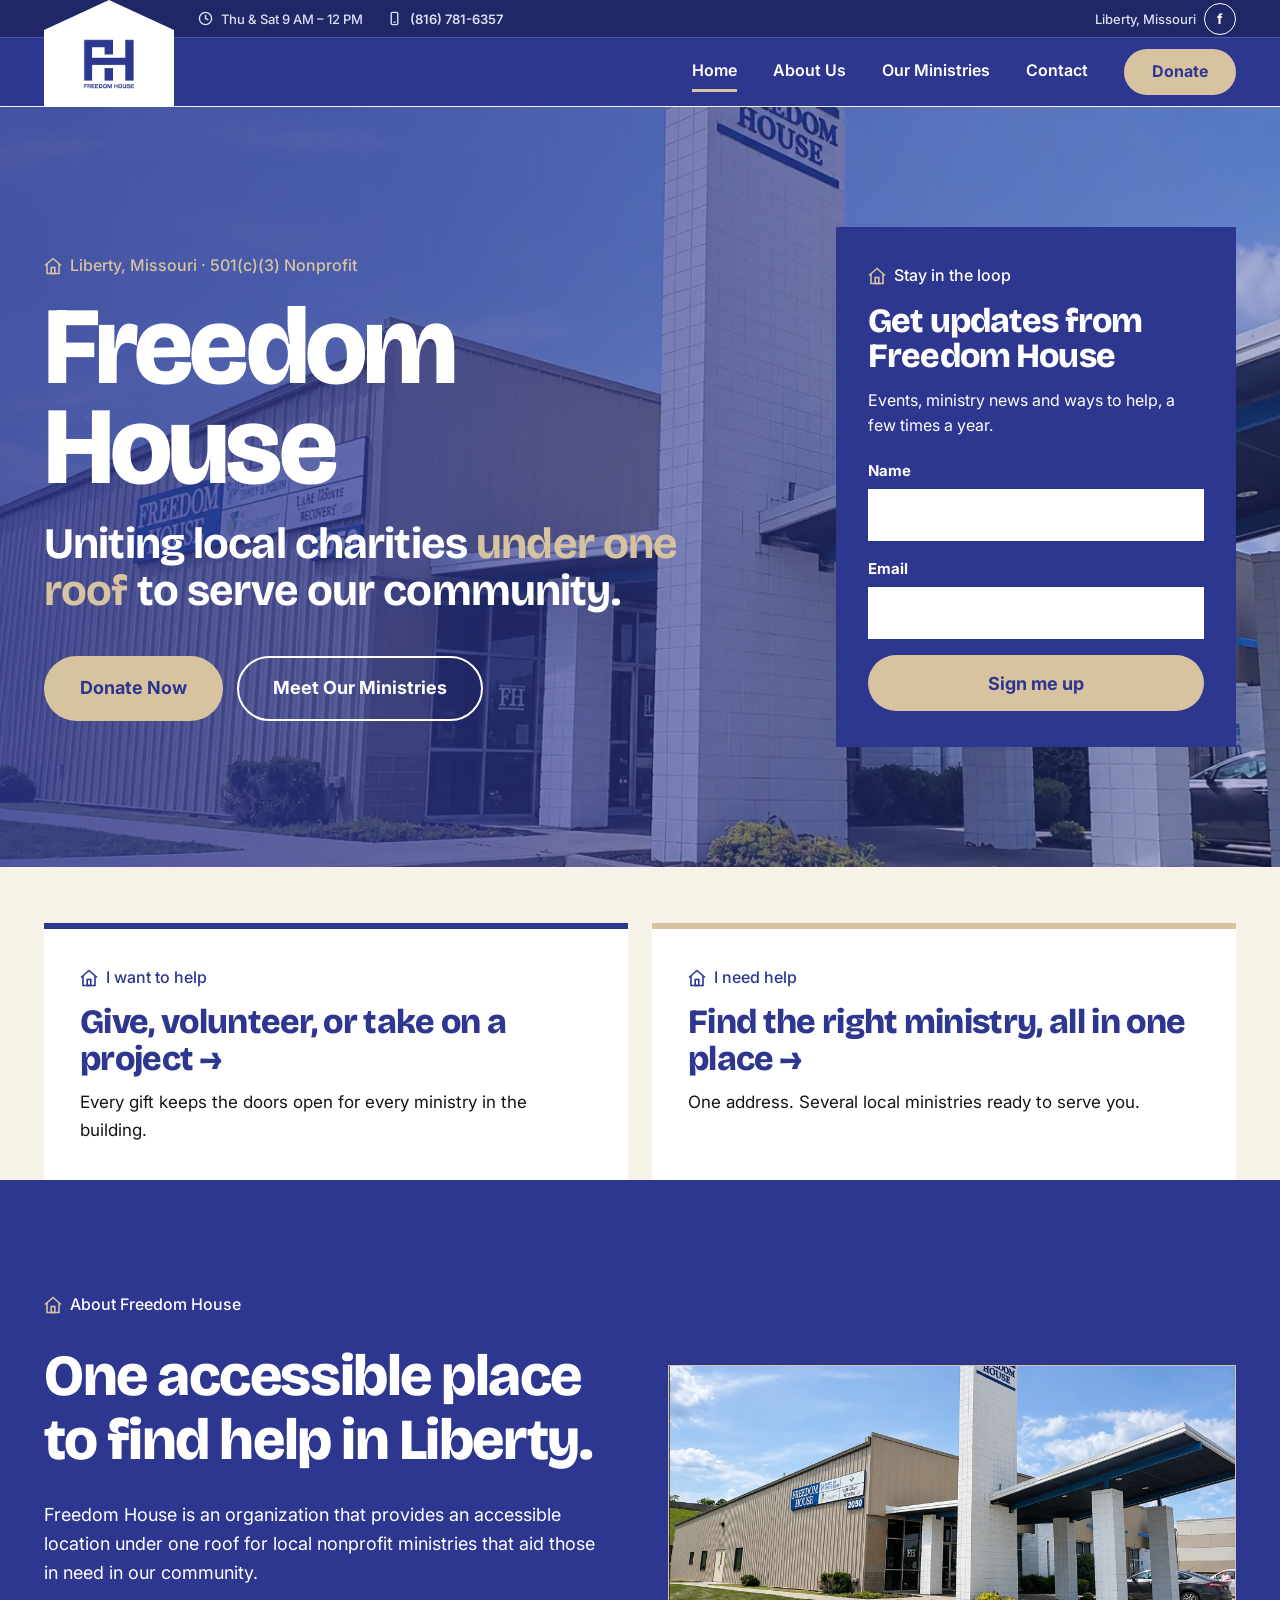
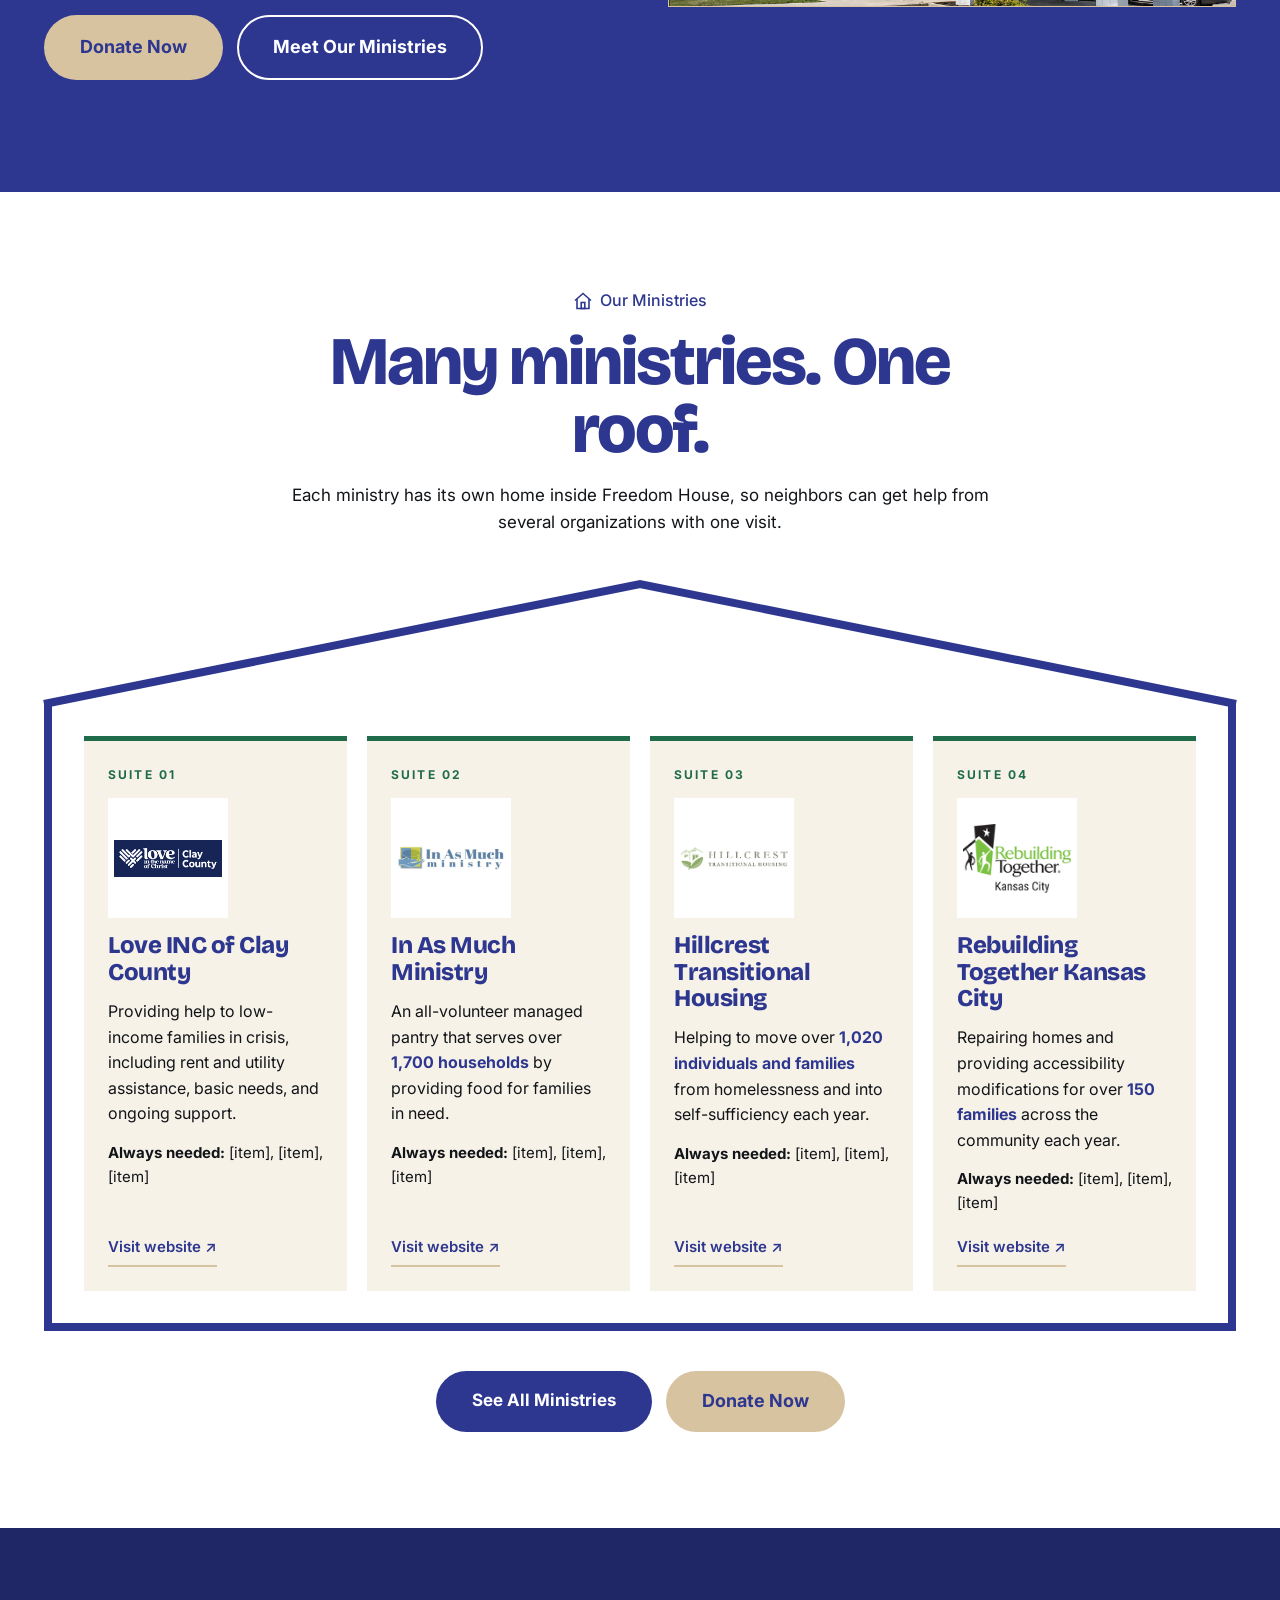
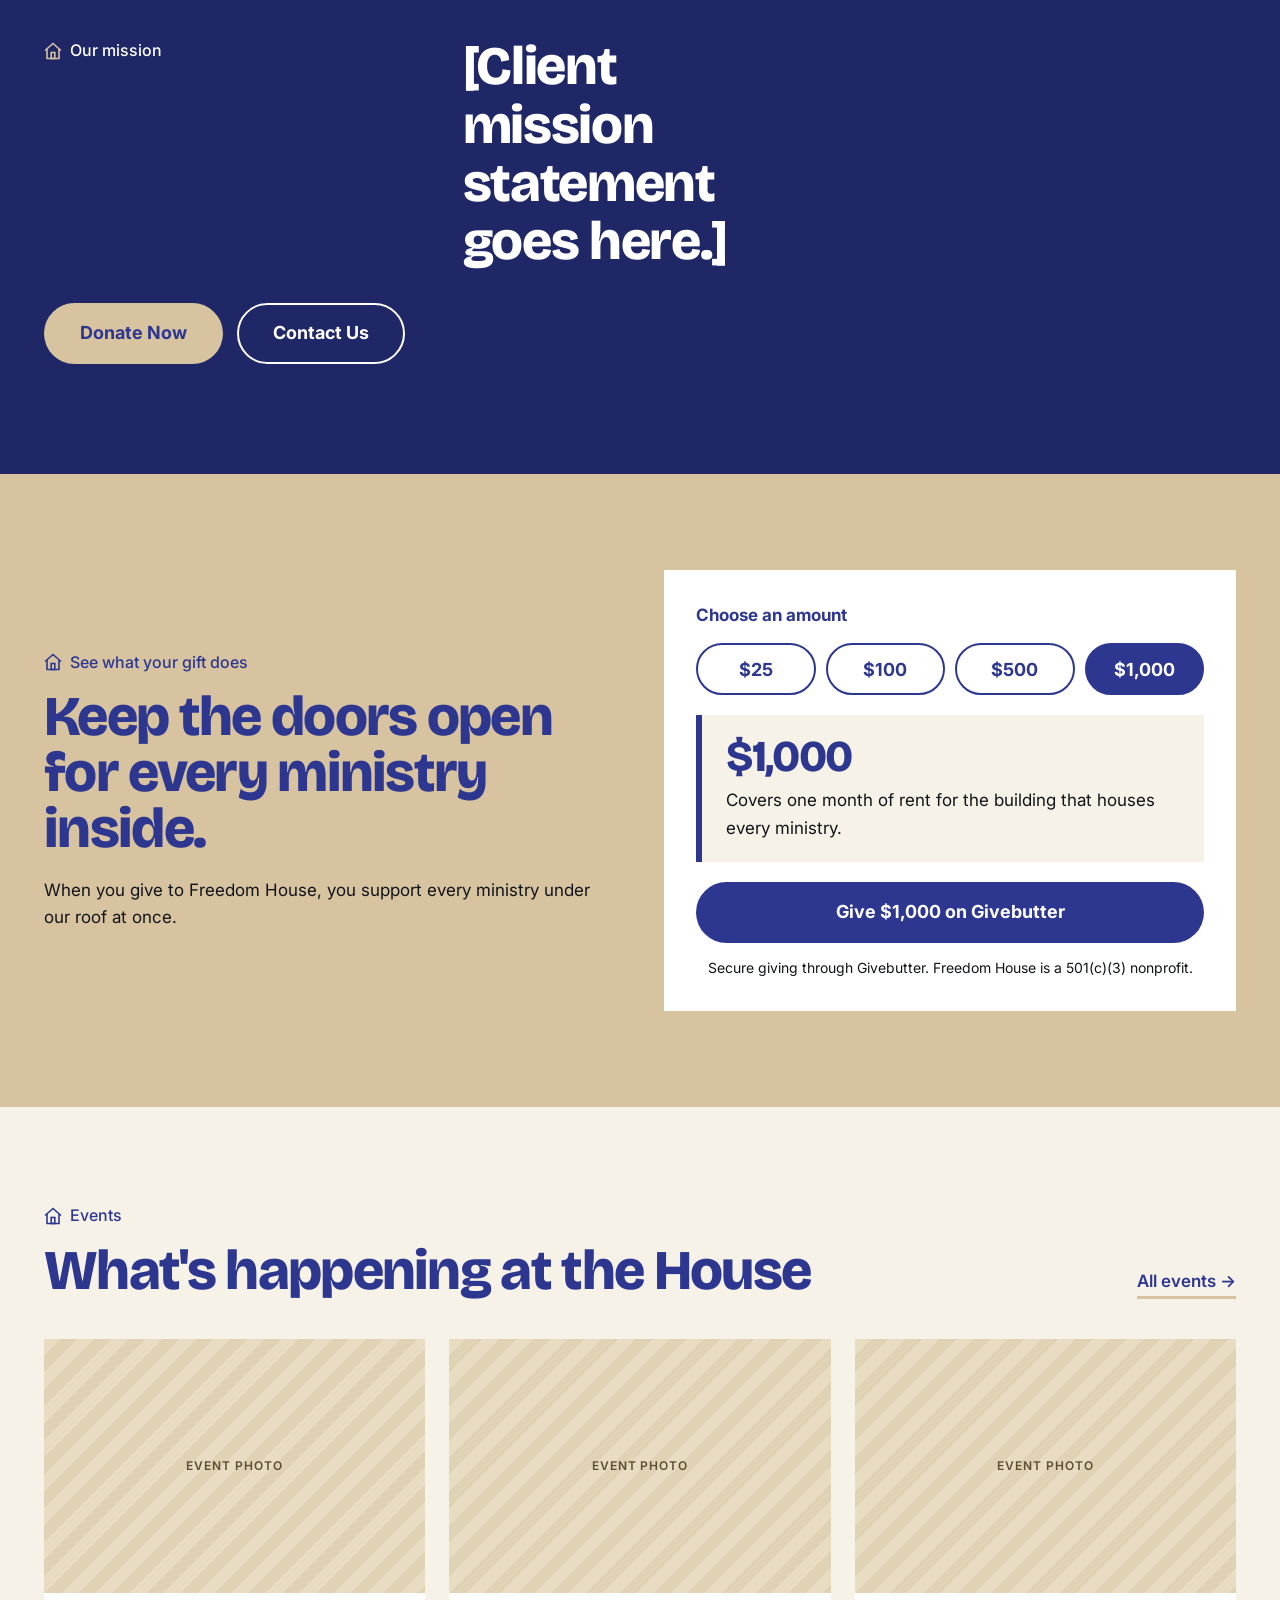
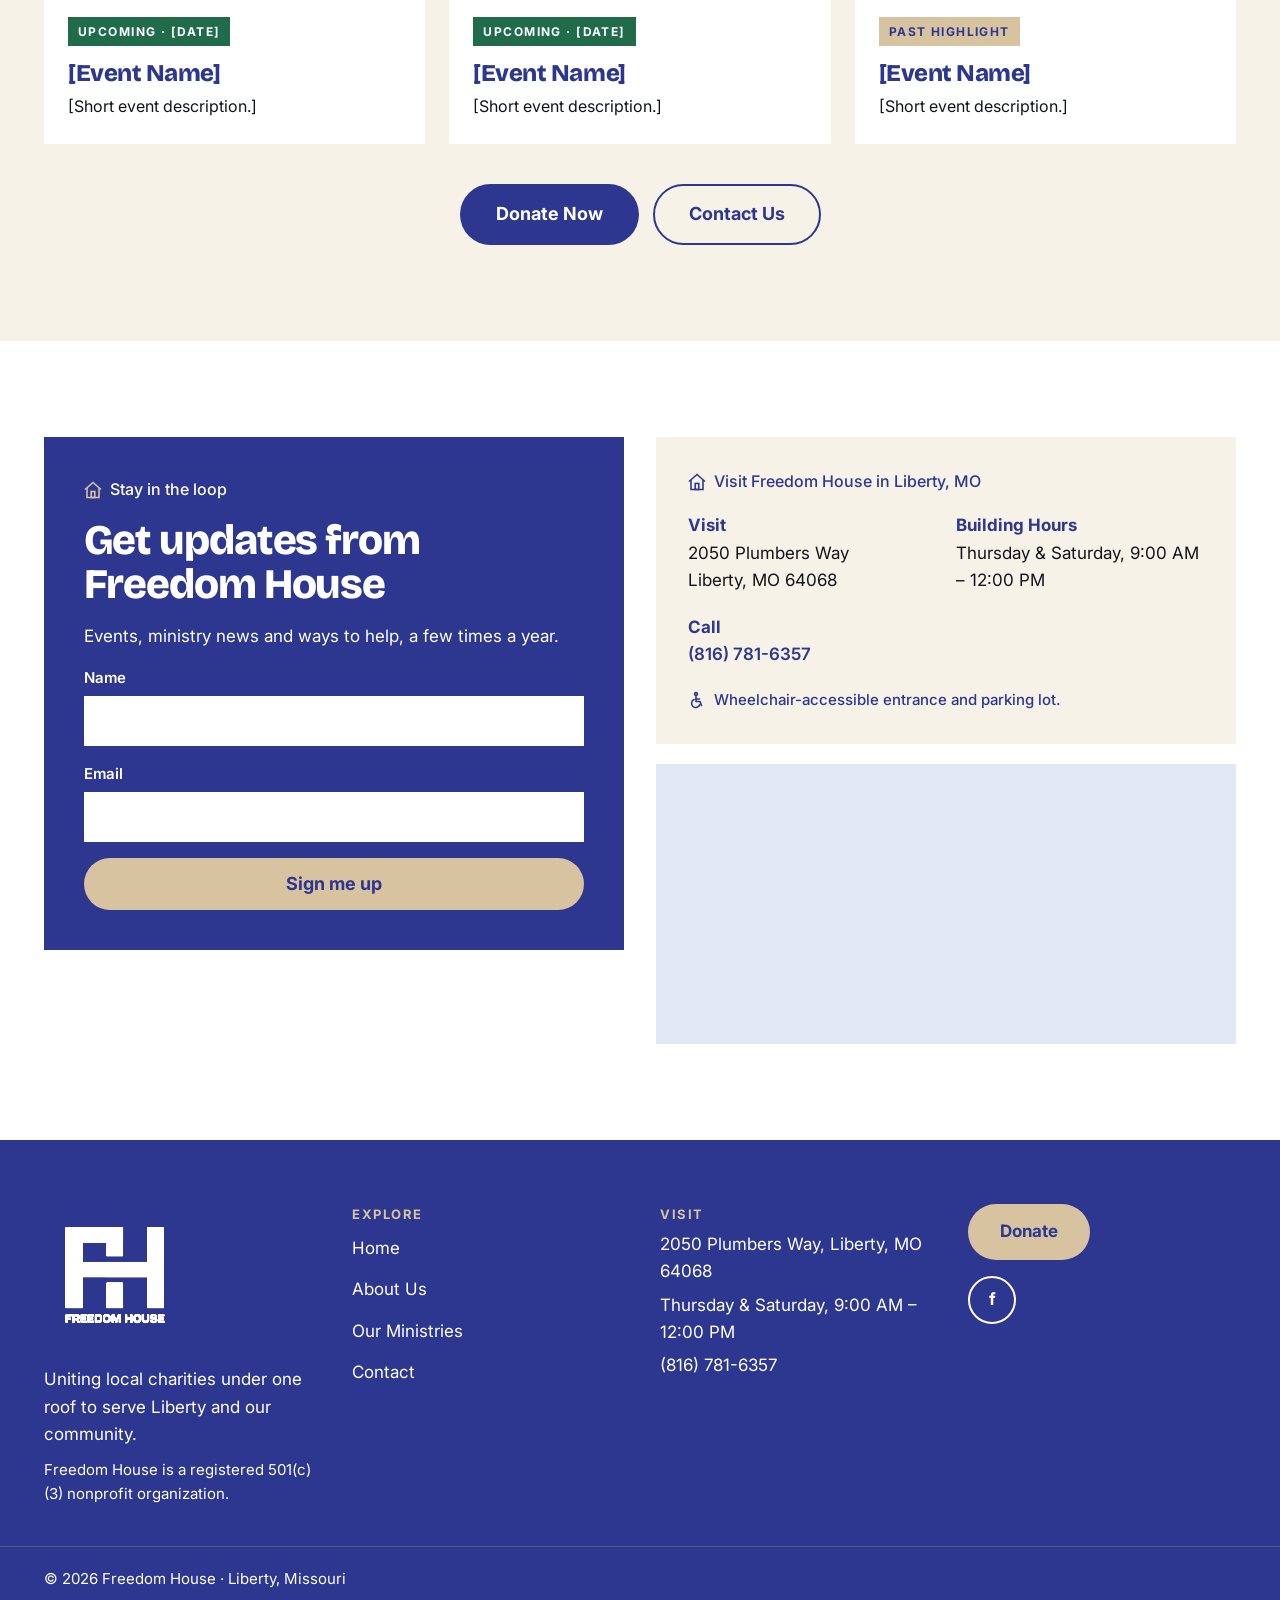
==== commit cd3eb231: "Apply #2D3790 primary to inline rgb navy (headings, icons, hero, panels) Co-Authored-By: Claude Opus" ====
--- a/site/index.html
+++ b/site/index.html
@@ -74,19 +74,19 @@
   </nav>
 </header>
 <main id="main">
-<section data-hero-photo-label="[ HERO PHOTO: Freedom House building — exterior or interior. Real photo only, no AI images. Keep the cross and the Freedom House sign in frame. ]" style="position: relative; color: rgb(255, 255, 255); overflow: hidden; min-height: min(max(680px, 85vh), 760px); display: flex; align-items: center; background: url(&quot;assets/img/hero-entrance.webp&quot;) center top / cover no-repeat rgb(15, 35, 64);">
-  <div style="position: absolute; inset: 0px; background: linear-gradient(90deg, rgba(15, 35, 64, 0.8) 0%, rgba(15, 35, 64, 0.7) 35%, rgba(15, 35, 64, 0.35) 100%);"></div>
+<section data-hero-photo-label="[ HERO PHOTO: Freedom House building — exterior or interior. Real photo only, no AI images. Keep the cross and the Freedom House sign in frame. ]" style="position: relative; color: rgb(255, 255, 255); overflow: hidden; min-height: min(max(680px, 85vh), 760px); display: flex; align-items: center; background: url(&quot;assets/img/hero-entrance.webp&quot;) center top / cover no-repeat rgb(45, 55, 144);">
+  <div style="position: absolute; inset: 0px; background: linear-gradient(90deg, rgba(45, 55, 144, 0.8) 0%, rgba(45, 55, 144, 0.7) 35%, rgba(45, 55, 144, 0.35) 100%);"></div>
   <div style="position: relative; width: 100%; max-width: 1240px; margin: 0px auto; padding: 56px 24px; display: flex; flex-wrap: wrap; align-items: center; gap: 48px;">
     <div style="flex: 1 1 560px; max-width: 760px; min-width: 0px;">
       <p style="display: flex; align-items: center; gap: 8px; font-size: 16px; font-weight: 500; color: rgb(216, 195, 160); margin-bottom: 20px;"><svg width="18" height="18" viewBox="0 0 18 18" fill="none" stroke="#D8C3A0" stroke-width="1.6" stroke-linejoin="miter" style="flex: 0 0 auto;"><polyline points="1,8.5 9,1.5 17,8.5"></polyline><polyline points="3,7 3,16.5 15,16.5 15,7"></polyline><rect x="7.2" y="10.5" width="3.6" height="6"></rect></svg>Liberty, Missouri · 501(c)(3) Nonprofit</p>
       <h1 style="font-family: &quot;Bricolage Grotesque&quot;, sans-serif; font-weight: 800; font-size: clamp(64px, 8.6vw, 112px); line-height: 0.9; letter-spacing: -0.035em; color: rgb(255, 255, 255);">Freedom<br>House</h1>
       <p style="font-family: &quot;Bricolage Grotesque&quot;, sans-serif; font-weight: 700; font-size: clamp(30px, 3.4vw, 44px); line-height: 1.1; letter-spacing: -0.02em; color: rgb(255, 255, 255); margin: 24px 0px 40px; max-width: 700px;">Uniting local charities <span style="color: rgb(216, 195, 160);">under one roof</span> to serve our community.</p>
       <div style="display: flex; flex-wrap: wrap; gap: 14px;">
-        <a class="hv-1 fh-cta" href="#donate" style="flex: 0 1 auto; max-width: 100%; text-align: center; display: flex; align-items: center; justify-content: center; background: rgb(216, 195, 160); color: rgb(15, 35, 64); padding: 18px 36px; min-height: 56px; border-radius: 999px; font-weight: 700; font-size: 18px;">Donate Now</a>
+        <a class="hv-1 fh-cta" href="#donate" style="flex: 0 1 auto; max-width: 100%; text-align: center; display: flex; align-items: center; justify-content: center; background: rgb(216, 195, 160); color: rgb(45, 55, 144); padding: 18px 36px; min-height: 56px; border-radius: 999px; font-weight: 700; font-size: 18px;">Donate Now</a>
         <a class="hv-1 fh-cta" href="#ministries" style="flex: 0 1 auto; max-width: 100%; text-align: center; display: flex; align-items: center; justify-content: center; border: 2px solid rgb(255, 255, 255); color: rgb(255, 255, 255); padding: 16px 34px; min-height: 56px; border-radius: 999px; font-weight: 700; font-size: 18px;">Meet Our Ministries</a>
       </div>
     </div>
-    <form data-signup="" style="flex: 0 1 400px; min-width: 0px; width: 100%; background: rgb(15, 35, 64); padding: 36px 32px;">
+    <form data-signup="" style="flex: 0 1 400px; min-width: 0px; width: 100%; background: rgb(45, 55, 144); padding: 36px 32px;">
       <p style="display: flex; align-items: center; gap: 8px; font-size: 16px; font-weight: 500; color: rgb(255, 255, 255); margin-bottom: 14px;"><svg width="18" height="18" viewBox="0 0 18 18" fill="none" stroke="#D8C3A0" stroke-width="1.6" stroke-linejoin="miter" style="flex: 0 0 auto;"><polyline points="1,8.5 9,1.5 17,8.5"></polyline><polyline points="3,7 3,16.5 15,16.5 15,7"></polyline><rect x="7.2" y="10.5" width="3.6" height="6"></rect></svg>Stay in the loop</p>
       <h2 style="font-family: &quot;Bricolage Grotesque&quot;, sans-serif; font-weight: 800; font-size: 34px; line-height: 1.05; letter-spacing: -0.025em; color: rgb(255, 255, 255); margin-bottom: 14px;">Get updates from Freedom House</h2>
       <p style="font-size: 16px; color: rgb(255, 255, 255); margin-bottom: 20px;">Events, ministry news and ways to help, a few times a year.</p>
@@ -94,28 +94,28 @@
       <input id="hero-name" type="text" style="display: block; width: 100%; min-height: 52px; padding: 0px 16px; border: 0px; background: rgb(255, 255, 255); color: rgb(17, 20, 24); font: 500 17px Inter, sans-serif; margin-bottom: 16px;">
       <label for="hero-email" style="display: block; font-size: 15px; font-weight: 700; color: rgb(255, 255, 255); margin-bottom: 6px;">Email</label>
       <input id="hero-email" type="email" required="" style="display: block; width: 100%; min-height: 52px; padding: 0px 16px; border: 0px; background: rgb(255, 255, 255); color: rgb(17, 20, 24); font: 500 17px Inter, sans-serif; margin-bottom: 16px;">
-      <button type="submit" style="display: block; width: 100%; min-height: 56px; border: 0px; border-radius: 999px; background: rgb(216, 195, 160); color: rgb(15, 35, 64); font: 700 18px Inter, sans-serif; cursor: pointer;"><span class="sc-interp">Sign me up</span></button>
+      <button type="submit" style="display: block; width: 100%; min-height: 56px; border: 0px; border-radius: 999px; background: rgb(216, 195, 160); color: rgb(45, 55, 144); font: 700 18px Inter, sans-serif; cursor: pointer;"><span class="sc-interp">Sign me up</span></button>
     </form>
   </div></section>
 <section style="max-width: 1240px; margin: 0px auto; padding: 56px 24px 0px; display: grid; grid-template-columns: repeat(auto-fit, minmax(min(100%, 420px), 1fr)); gap: 24px;">
-  <a class="hv-2" href="donate.html" style="background: rgb(255, 255, 255); border-top: 6px solid rgb(15, 35, 64); padding: 36px; display: block; color: rgb(17, 20, 24);">
-    <p style="display: flex; align-items: center; gap: 8px; font-size: 16px; font-weight: 500; color: rgb(15, 35, 64); margin-bottom: 12px;"><svg width="18" height="18" viewBox="0 0 18 18" fill="none" stroke="#2D3790" stroke-width="1.6" stroke-linejoin="miter" style="flex: 0 0 auto;"><polyline points="1,8.5 9,1.5 17,8.5"></polyline><polyline points="3,7 3,16.5 15,16.5 15,7"></polyline><rect x="7.2" y="10.5" width="3.6" height="6"></rect></svg>I want to help</p>
-    <h2 style="font-family: &quot;Bricolage Grotesque&quot;, sans-serif; font-weight: 800; font-size: clamp(26px, 3vw, 34px); line-height: 1.1; letter-spacing: -0.02em; color: rgb(15, 35, 64); margin-bottom: 12px;">Give, volunteer, or take on a project →</h2>
+  <a class="hv-2" href="donate.html" style="background: rgb(255, 255, 255); border-top: 6px solid rgb(45, 55, 144); padding: 36px; display: block; color: rgb(17, 20, 24);">
+    <p style="display: flex; align-items: center; gap: 8px; font-size: 16px; font-weight: 500; color: rgb(45, 55, 144); margin-bottom: 12px;"><svg width="18" height="18" viewBox="0 0 18 18" fill="none" stroke="#2D3790" stroke-width="1.6" stroke-linejoin="miter" style="flex: 0 0 auto;"><polyline points="1,8.5 9,1.5 17,8.5"></polyline><polyline points="3,7 3,16.5 15,16.5 15,7"></polyline><rect x="7.2" y="10.5" width="3.6" height="6"></rect></svg>I want to help</p>
+    <h2 style="font-family: &quot;Bricolage Grotesque&quot;, sans-serif; font-weight: 800; font-size: clamp(26px, 3vw, 34px); line-height: 1.1; letter-spacing: -0.02em; color: rgb(45, 55, 144); margin-bottom: 12px;">Give, volunteer, or take on a project →</h2>
     <p>Every gift keeps the doors open for every ministry in the building.</p>
   </a>
   <a class="hv-2" href="ministries.html" style="background: rgb(255, 255, 255); border-top: 6px solid rgb(216, 195, 160); padding: 36px; display: block; color: rgb(17, 20, 24);">
-    <p style="display: flex; align-items: center; gap: 8px; font-size: 16px; font-weight: 500; color: rgb(15, 35, 64); margin-bottom: 12px;"><svg width="18" height="18" viewBox="0 0 18 18" fill="none" stroke="#2D3790" stroke-width="1.6" stroke-linejoin="miter" style="flex: 0 0 auto;"><polyline points="1,8.5 9,1.5 17,8.5"></polyline><polyline points="3,7 3,16.5 15,16.5 15,7"></polyline><rect x="7.2" y="10.5" width="3.6" height="6"></rect></svg>I need help</p>
-    <h2 style="font-family: &quot;Bricolage Grotesque&quot;, sans-serif; font-weight: 800; font-size: clamp(26px, 3vw, 34px); line-height: 1.1; letter-spacing: -0.02em; color: rgb(15, 35, 64); margin-bottom: 12px;">Find the right ministry, all in one place →</h2>
+    <p style="display: flex; align-items: center; gap: 8px; font-size: 16px; font-weight: 500; color: rgb(45, 55, 144); margin-bottom: 12px;"><svg width="18" height="18" viewBox="0 0 18 18" fill="none" stroke="#2D3790" stroke-width="1.6" stroke-linejoin="miter" style="flex: 0 0 auto;"><polyline points="1,8.5 9,1.5 17,8.5"></polyline><polyline points="3,7 3,16.5 15,16.5 15,7"></polyline><rect x="7.2" y="10.5" width="3.6" height="6"></rect></svg>I need help</p>
+    <h2 style="font-family: &quot;Bricolage Grotesque&quot;, sans-serif; font-weight: 800; font-size: clamp(26px, 3vw, 34px); line-height: 1.1; letter-spacing: -0.02em; color: rgb(45, 55, 144); margin-bottom: 12px;">Find the right ministry, all in one place →</h2>
     <p>One address. Several local ministries ready to serve you.</p>
   </a></section>
-<section id="about" style="background: rgb(15, 35, 64);">
+<section id="about" style="background: rgb(45, 55, 144);">
   <div style="max-width: 1240px; margin: 0px auto; padding: clamp(64px, 9vw, 112px) 24px; display: grid; grid-template-columns: repeat(auto-fit, minmax(min(100%, 360px), 1fr)); gap: 56px; align-items: center;">
     <div>
       <p style="display: flex; align-items: center; gap: 8px; font-size: 16px; font-weight: 500; color: rgb(255, 255, 255); margin-bottom: 28px;"><svg width="18" height="18" viewBox="0 0 18 18" fill="none" stroke="#D8C3A0" stroke-width="1.6" stroke-linejoin="miter"><polyline points="1,8.5 9,1.5 17,8.5"></polyline><polyline points="3,7 3,16.5 15,16.5 15,7"></polyline><rect x="7.2" y="10.5" width="3.6" height="6"></rect></svg>About Freedom House</p>
       <h2 style="font-family: &quot;Bricolage Grotesque&quot;, sans-serif; font-weight: 800; font-size: clamp(36px, 5vw, 58px); line-height: 1.1; letter-spacing: -0.025em; color: rgb(255, 255, 255); max-width: 640px; margin-bottom: 28px;">One accessible place to find help in Liberty.</h2>
       <p style="font-size: 18px; line-height: 1.6; color: rgb(255, 255, 255); max-width: 620px; margin-bottom: 28px;">Freedom House is an organization that provides an accessible location under one roof for local nonprofit ministries that aid those in need in our community.</p>
       <div style="display: flex; flex-wrap: wrap; gap: 14px;">
-        <a class="hv-1 fh-cta" href="#donate" style="flex: 0 1 auto; max-width: 100%; text-align: center; display: flex; align-items: center; justify-content: center; background: rgb(216, 195, 160); color: rgb(15, 35, 64); padding: 18px 36px; min-height: 56px; border-radius: 999px; font-weight: 700; font-size: 18px;">Donate Now</a>
+        <a class="hv-1 fh-cta" href="#donate" style="flex: 0 1 auto; max-width: 100%; text-align: center; display: flex; align-items: center; justify-content: center; background: rgb(216, 195, 160); color: rgb(45, 55, 144); padding: 18px 36px; min-height: 56px; border-radius: 999px; font-weight: 700; font-size: 18px;">Donate Now</a>
         <a class="hv-1 fh-cta" href="#ministries" style="flex: 0 1 auto; max-width: 100%; text-align: center; display: flex; align-items: center; justify-content: center; border: 2px solid rgb(255, 255, 255); color: rgb(255, 255, 255); padding: 16px 34px; min-height: 56px; border-radius: 999px; font-weight: 700; font-size: 18px;">Meet Our Ministries</a>
       </div>
     </div>
@@ -124,97 +124,97 @@
 <section id="ministries" style="background: rgb(255, 255, 255); scroll-margin-top: 110px;">
   <div style="max-width: 1240px; margin: 0px auto; padding: 96px 24px;">
     <div style="text-align: center; max-width: 720px; margin: 0px auto 48px;">
-      <p style="display: flex; align-items: center; gap: 8px; font-size: 16px; font-weight: 500; color: rgb(15, 35, 64); margin-bottom: 14px; justify-content: center;"><svg width="18" height="18" viewBox="0 0 18 18" fill="none" stroke="#2D3790" stroke-width="1.6" stroke-linejoin="miter" style="flex: 0 0 auto;"><polyline points="1,8.5 9,1.5 17,8.5"></polyline><polyline points="3,7 3,16.5 15,16.5 15,7"></polyline><rect x="7.2" y="10.5" width="3.6" height="6"></rect></svg>Our Ministries</p>
-      <h2 style="font-family: &quot;Bricolage Grotesque&quot;, sans-serif; font-weight: 800; font-size: clamp(36px, 6vw, 68px); line-height: 1; letter-spacing: -0.03em; color: rgb(15, 35, 64); margin-bottom: 18px;">Many ministries. One roof.</h2>
+      <p style="display: flex; align-items: center; gap: 8px; font-size: 16px; font-weight: 500; color: rgb(45, 55, 144); margin-bottom: 14px; justify-content: center;"><svg width="18" height="18" viewBox="0 0 18 18" fill="none" stroke="#2D3790" stroke-width="1.6" stroke-linejoin="miter" style="flex: 0 0 auto;"><polyline points="1,8.5 9,1.5 17,8.5"></polyline><polyline points="3,7 3,16.5 15,16.5 15,7"></polyline><rect x="7.2" y="10.5" width="3.6" height="6"></rect></svg>Our Ministries</p>
+      <h2 style="font-family: &quot;Bricolage Grotesque&quot;, sans-serif; font-weight: 800; font-size: clamp(36px, 6vw, 68px); line-height: 1; letter-spacing: -0.03em; color: rgb(45, 55, 144); margin-bottom: 18px;">Many ministries. One roof.</h2>
       <p>Each ministry has its own home inside Freedom House, so neighbors can get help from several organizations with one visit.</p>
     </div>
     <svg viewBox="0 0 100 100" preserveAspectRatio="none" style="display: block; width: 100%; height: clamp(60px, 10vw, 120px); overflow: visible;"><polyline points="0,100 50,0 100,100" fill="none" stroke="#2D3790" stroke-width="8" vector-effect="non-scaling-stroke" stroke-linejoin="miter"></polyline></svg>
-    <div style="border-width: 0px 8px 8px; border-style: none solid solid; border-color: currentcolor rgb(15, 35, 64) rgb(15, 35, 64); border-image: none; padding: 32px; display: grid; grid-template-columns: repeat(auto-fit, minmax(min(100%, 230px), 1fr)); gap: 20px; margin: 0px;">
+    <div style="border-width: 0px 8px 8px; border-style: none solid solid; border-color: currentcolor rgb(45, 55, 144) rgb(45, 55, 144); border-image: none; padding: 32px; display: grid; grid-template-columns: repeat(auto-fit, minmax(min(100%, 230px), 1fr)); gap: 20px; margin: 0px;">
       
         <article style="background: rgb(247, 242, 232); border-top: 5px solid rgb(31, 107, 74); padding: 24px; display: flex; flex-direction: column; gap: 14px;">
           <p style="font-size: 12px; font-weight: 700; letter-spacing: 0.18em; color: rgb(31, 107, 74);">SUITE <span class="sc-interp">01</span></p>
           <div style="width: 120px; height: 120px; flex: 0 0 auto; background: rgb(255, 255, 255); display: flex; align-items: center; justify-content: center;"><img src="assets/img/logos/love-inc.png" alt="Love INC of Clay County logo" style="display: block; height: 75%; width: auto; max-width: 90%; object-fit: contain;"></div>
-          <h3 style="font-family: &quot;Bricolage Grotesque&quot;, sans-serif; font-weight: 800; font-size: 24px; line-height: 1.1; letter-spacing: -0.02em; color: rgb(15, 35, 64);"><span class="sc-interp">Love INC of Clay County</span></h3>
-          <p style="font-size: 16px;"><span class="sc-interp">Providing help to low-income families in crisis, including rent and utility assistance, basic needs, and ongoing support.</span><b style="color: rgb(15, 35, 64);"><span class="sc-interp"></span></b><span class="sc-interp"></span></p>
+          <h3 style="font-family: &quot;Bricolage Grotesque&quot;, sans-serif; font-weight: 800; font-size: 24px; line-height: 1.1; letter-spacing: -0.02em; color: rgb(45, 55, 144);"><span class="sc-interp">Love INC of Clay County</span></h3>
+          <p style="font-size: 16px;"><span class="sc-interp">Providing help to low-income families in crisis, including rent and utility assistance, basic needs, and ongoing support.</span><b style="color: rgb(45, 55, 144);"><span class="sc-interp"></span></b><span class="sc-interp"></span></p>
           <p style="font-size: 15px;"><b>Always needed:</b> [item], [item], [item]</p>
-          <a class="hv-3" href="https://loveincofclaycounty.org/" target="_blank" rel="noopener" style="margin-top: auto; align-self: flex-start; font-weight: 600; font-size: 15px; color: rgb(15, 35, 64); padding: 6px 0px; border-bottom: 2px solid rgb(216, 195, 160);">Visit website ↗</a>
+          <a class="hv-3" href="https://loveincofclaycounty.org/" target="_blank" rel="noopener" style="margin-top: auto; align-self: flex-start; font-weight: 600; font-size: 15px; color: rgb(45, 55, 144); padding: 6px 0px; border-bottom: 2px solid rgb(216, 195, 160);">Visit website ↗</a>
         </article>
       
         <article style="background: rgb(247, 242, 232); border-top: 5px solid rgb(31, 107, 74); padding: 24px; display: flex; flex-direction: column; gap: 14px;">
           <p style="font-size: 12px; font-weight: 700; letter-spacing: 0.18em; color: rgb(31, 107, 74);">SUITE <span class="sc-interp">02</span></p>
           <div style="width: 120px; height: 120px; flex: 0 0 auto; background: rgb(255, 255, 255); display: flex; align-items: center; justify-content: center;"><img src="assets/img/logos/in-as-much.jpeg" alt="In As Much Ministry logo" style="display: block; width: 90%; height: auto; max-height: 100%; object-fit: contain;"></div>
-          <h3 style="font-family: &quot;Bricolage Grotesque&quot;, sans-serif; font-weight: 800; font-size: 24px; line-height: 1.1; letter-spacing: -0.02em; color: rgb(15, 35, 64);"><span class="sc-interp">In As Much Ministry</span></h3>
-          <p style="font-size: 16px;"><span class="sc-interp">An all-volunteer managed pantry that serves over </span><b style="color: rgb(15, 35, 64);"><span class="sc-interp">1,700 households</span></b><span class="sc-interp"> by providing food for families in need.</span></p>
+          <h3 style="font-family: &quot;Bricolage Grotesque&quot;, sans-serif; font-weight: 800; font-size: 24px; line-height: 1.1; letter-spacing: -0.02em; color: rgb(45, 55, 144);"><span class="sc-interp">In As Much Ministry</span></h3>
+          <p style="font-size: 16px;"><span class="sc-interp">An all-volunteer managed pantry that serves over </span><b style="color: rgb(45, 55, 144);"><span class="sc-interp">1,700 households</span></b><span class="sc-interp"> by providing food for families in need.</span></p>
           <p style="font-size: 15px;"><b>Always needed:</b> [item], [item], [item]</p>
-          <a class="hv-3" href="https://www.inasmuchministry.org/" target="_blank" rel="noopener" style="margin-top: auto; align-self: flex-start; font-weight: 600; font-size: 15px; color: rgb(15, 35, 64); padding: 6px 0px; border-bottom: 2px solid rgb(216, 195, 160);">Visit website ↗</a>
+          <a class="hv-3" href="https://www.inasmuchministry.org/" target="_blank" rel="noopener" style="margin-top: auto; align-self: flex-start; font-weight: 600; font-size: 15px; color: rgb(45, 55, 144); padding: 6px 0px; border-bottom: 2px solid rgb(216, 195, 160);">Visit website ↗</a>
         </article>
       
         <article style="background: rgb(247, 242, 232); border-top: 5px solid rgb(31, 107, 74); padding: 24px; display: flex; flex-direction: column; gap: 14px;">
           <p style="font-size: 12px; font-weight: 700; letter-spacing: 0.18em; color: rgb(31, 107, 74);">SUITE <span class="sc-interp">03</span></p>
           <div style="width: 120px; height: 120px; flex: 0 0 auto; background: rgb(255, 255, 255); display: flex; align-items: center; justify-content: center;"><img src="assets/img/logos/hillcrest.png" alt="Hillcrest Transitional Housing logo" style="display: block; width: 90%; height: auto; max-height: 100%; object-fit: contain;"></div>
-          <h3 style="font-family: &quot;Bricolage Grotesque&quot;, sans-serif; font-weight: 800; font-size: 24px; line-height: 1.1; letter-spacing: -0.02em; color: rgb(15, 35, 64);"><span class="sc-interp">Hillcrest Transitional Housing</span></h3>
-          <p style="font-size: 16px;"><span class="sc-interp">Helping to move over </span><b style="color: rgb(15, 35, 64);"><span class="sc-interp">1,020 individuals and families</span></b><span class="sc-interp"> from homelessness and into self-sufficiency each year.</span></p>
+          <h3 style="font-family: &quot;Bricolage Grotesque&quot;, sans-serif; font-weight: 800; font-size: 24px; line-height: 1.1; letter-spacing: -0.02em; color: rgb(45, 55, 144);"><span class="sc-interp">Hillcrest Transitional Housing</span></h3>
+          <p style="font-size: 16px;"><span class="sc-interp">Helping to move over </span><b style="color: rgb(45, 55, 144);"><span class="sc-interp">1,020 individuals and families</span></b><span class="sc-interp"> from homelessness and into self-sufficiency each year.</span></p>
           <p style="font-size: 15px;"><b>Always needed:</b> [item], [item], [item]</p>
-          <a class="hv-3" href="https://www.hillcrestkc.org/" target="_blank" rel="noopener" style="margin-top: auto; align-self: flex-start; font-weight: 600; font-size: 15px; color: rgb(15, 35, 64); padding: 6px 0px; border-bottom: 2px solid rgb(216, 195, 160);">Visit website ↗</a>
+          <a class="hv-3" href="https://www.hillcrestkc.org/" target="_blank" rel="noopener" style="margin-top: auto; align-self: flex-start; font-weight: 600; font-size: 15px; color: rgb(45, 55, 144); padding: 6px 0px; border-bottom: 2px solid rgb(216, 195, 160);">Visit website ↗</a>
         </article>
       
         <article style="background: rgb(247, 242, 232); border-top: 5px solid rgb(31, 107, 74); padding: 24px; display: flex; flex-direction: column; gap: 14px;">
           <p style="font-size: 12px; font-weight: 700; letter-spacing: 0.18em; color: rgb(31, 107, 74);">SUITE <span class="sc-interp">04</span></p>
           <div style="width: 120px; height: 120px; flex: 0 0 auto; background: rgb(255, 255, 255); display: flex; align-items: center; justify-content: center;"><img src="assets/img/logos/rebuilding-together-kc.png" alt="Rebuilding Together Kansas City logo" style="display: block; height: 75%; width: auto; max-width: 90%; object-fit: contain;"></div>
-          <h3 style="font-family: &quot;Bricolage Grotesque&quot;, sans-serif; font-weight: 800; font-size: 24px; line-height: 1.1; letter-spacing: -0.02em; color: rgb(15, 35, 64);"><span class="sc-interp">Rebuilding Together Kansas City</span></h3>
-          <p style="font-size: 16px;"><span class="sc-interp">Repairing homes and providing accessibility modifications for over </span><b style="color: rgb(15, 35, 64);"><span class="sc-interp">150 families</span></b><span class="sc-interp"> across the community each year.</span></p>
+          <h3 style="font-family: &quot;Bricolage Grotesque&quot;, sans-serif; font-weight: 800; font-size: 24px; line-height: 1.1; letter-spacing: -0.02em; color: rgb(45, 55, 144);"><span class="sc-interp">Rebuilding Together Kansas City</span></h3>
+          <p style="font-size: 16px;"><span class="sc-interp">Repairing homes and providing accessibility modifications for over </span><b style="color: rgb(45, 55, 144);"><span class="sc-interp">150 families</span></b><span class="sc-interp"> across the community each year.</span></p>
           <p style="font-size: 15px;"><b>Always needed:</b> [item], [item], [item]</p>
-          <a class="hv-3" href="https://rebuildingtogetherkc.org/" target="_blank" rel="noopener" style="margin-top: auto; align-self: flex-start; font-weight: 600; font-size: 15px; color: rgb(15, 35, 64); padding: 6px 0px; border-bottom: 2px solid rgb(216, 195, 160);">Visit website ↗</a>
+          <a class="hv-3" href="https://rebuildingtogetherkc.org/" target="_blank" rel="noopener" style="margin-top: auto; align-self: flex-start; font-weight: 600; font-size: 15px; color: rgb(45, 55, 144); padding: 6px 0px; border-bottom: 2px solid rgb(216, 195, 160);">Visit website ↗</a>
         </article>
       
     </div>
     <div style="display: flex; flex-wrap: wrap; justify-content: center; gap: 14px; margin-top: 40px;">
-<a class="hv-4" href="ministries.html" style="display: inline-block; background: rgb(15, 35, 64); color: rgb(255, 255, 255); padding: 16px 36px; min-height: 52px; border-radius: 999px; font-weight: 700;">See All Ministries</a>
-<a class="hv-5" href="#donate" style="display: flex; align-items: center; justify-content: center; padding: 16px 36px; min-height: 56px; border-radius: 999px; font-weight: 700; font-size: 18px; background: rgb(216, 195, 160); color: rgb(15, 35, 64);">Donate Now</a></div>
-  </div></section>
-<section style="background: rgb(10, 24, 48); color: rgb(255, 255, 255);">
+<a class="hv-4" href="ministries.html" style="display: inline-block; background: rgb(45, 55, 144); color: rgb(255, 255, 255); padding: 16px 36px; min-height: 52px; border-radius: 999px; font-weight: 700;">See All Ministries</a>
+<a class="hv-5" href="#donate" style="display: flex; align-items: center; justify-content: center; padding: 16px 36px; min-height: 56px; border-radius: 999px; font-weight: 700; font-size: 18px; background: rgb(216, 195, 160); color: rgb(45, 55, 144);">Donate Now</a></div>
+  </div></section>
+<section style="background: rgb(31, 39, 102); color: rgb(255, 255, 255);">
   <div style="max-width: 1240px; margin: 0px auto; padding: 110px 24px; display: grid; grid-template-columns: repeat(auto-fit, minmax(min(100%, 300px), 1fr)); gap: 32px 64px; align-items: start;">
     <p style="display: flex; align-items: center; gap: 8px; font-size: 16px; font-weight: 500; color: rgb(255, 255, 255); margin-bottom: 0px; max-width: 200px;"><svg width="18" height="18" viewBox="0 0 18 18" fill="none" stroke="#D8C3A0" stroke-width="1.6" stroke-linejoin="miter" style="flex: 0 0 auto;"><polyline points="1,8.5 9,1.5 17,8.5"></polyline><polyline points="3,7 3,16.5 15,16.5 15,7"></polyline><rect x="7.2" y="10.5" width="3.6" height="6"></rect></svg>Our mission</p>
     <p style="font-family: &quot;Bricolage Grotesque&quot;, sans-serif; font-weight: 800; font-size: clamp(30px, 4.5vw, 54px); line-height: 1.08; letter-spacing: -0.025em; grid-column: span 1;">[Client mission statement goes here.]</p>
     <div style="grid-column: 1 / -1; display: flex; flex-wrap: wrap; gap: 14px;">
-<a class="hv-6" href="#donate" style="display: flex; align-items: center; justify-content: center; padding: 16px 36px; min-height: 56px; border-radius: 999px; font-weight: 700; font-size: 18px; background: rgb(216, 195, 160); color: rgb(15, 35, 64);">Donate Now</a>
+<a class="hv-6" href="#donate" style="display: flex; align-items: center; justify-content: center; padding: 16px 36px; min-height: 56px; border-radius: 999px; font-weight: 700; font-size: 18px; background: rgb(216, 195, 160); color: rgb(45, 55, 144);">Donate Now</a>
 <a class="hv-1" href="#visit" style="display: flex; align-items: center; justify-content: center; padding: 14px 34px; min-height: 56px; border-radius: 999px; font-weight: 700; font-size: 18px; border: 2px solid rgb(255, 255, 255); color: rgb(255, 255, 255);">Contact Us</a></div>
   </div></section>
 <section id="donate" data-picker data-impacts="{&quot;$1,000&quot;: &quot;Covers one month of rent for the building that houses every ministry.&quot;}" data-impact-fallback="[Client to confirm impact]" style="background: rgb(216, 195, 160); scroll-margin-top: 110px;">
   <div style="max-width: 1240px; margin: 0px auto; padding: 96px 24px; display: grid; grid-template-columns: repeat(auto-fit, minmax(min(100%, 360px), 1fr)); gap: 48px; align-items: center;">
     <div>
-      <p style="display: flex; align-items: center; gap: 8px; font-size: 16px; font-weight: 500; color: rgb(15, 35, 64); margin-bottom: 14px;"><svg width="18" height="18" viewBox="0 0 18 18" fill="none" stroke="#2D3790" stroke-width="1.6" stroke-linejoin="miter" style="flex: 0 0 auto;"><polyline points="1,8.5 9,1.5 17,8.5"></polyline><polyline points="3,7 3,16.5 15,16.5 15,7"></polyline><rect x="7.2" y="10.5" width="3.6" height="6"></rect></svg>See what your gift does</p>
-      <h2 style="font-family: &quot;Bricolage Grotesque&quot;, sans-serif; font-weight: 800; font-size: clamp(34px, 5vw, 56px); line-height: 1; letter-spacing: -0.03em; color: rgb(15, 35, 64); margin-bottom: 20px;">Keep the doors open for every ministry inside.</h2>
+      <p style="display: flex; align-items: center; gap: 8px; font-size: 16px; font-weight: 500; color: rgb(45, 55, 144); margin-bottom: 14px;"><svg width="18" height="18" viewBox="0 0 18 18" fill="none" stroke="#2D3790" stroke-width="1.6" stroke-linejoin="miter" style="flex: 0 0 auto;"><polyline points="1,8.5 9,1.5 17,8.5"></polyline><polyline points="3,7 3,16.5 15,16.5 15,7"></polyline><rect x="7.2" y="10.5" width="3.6" height="6"></rect></svg>See what your gift does</p>
+      <h2 style="font-family: &quot;Bricolage Grotesque&quot;, sans-serif; font-weight: 800; font-size: clamp(34px, 5vw, 56px); line-height: 1; letter-spacing: -0.03em; color: rgb(45, 55, 144); margin-bottom: 20px;">Keep the doors open for every ministry inside.</h2>
       <p style="color: rgb(17, 20, 24);">When you give to Freedom House, you support every ministry under our roof at once.</p>
     </div>
     <div style="background: rgb(255, 255, 255); padding: 32px;">
-      <p style="font-weight: 700; color: rgb(15, 35, 64); margin-bottom: 14px;">Choose an amount</p>
+      <p style="font-weight: 700; color: rgb(45, 55, 144); margin-bottom: 14px;">Choose an amount</p>
       <div style="display: grid; grid-template-columns: repeat(auto-fit, minmax(90px, 1fr)); gap: 10px; margin-bottom: 20px;">
         
-          <button type="button" data-amount="$25" style="cursor: pointer; min-height: 52px; border: 2px solid rgb(15, 35, 64); border-radius: 999px; font: 700 18px Inter, sans-serif; background: rgb(255, 255, 255); color: rgb(15, 35, 64);"><span class="sc-interp">$25</span></button>
-        
-          <button type="button" data-amount="$100" style="cursor: pointer; min-height: 52px; border: 2px solid rgb(15, 35, 64); border-radius: 999px; font: 700 18px Inter, sans-serif; background: rgb(255, 255, 255); color: rgb(15, 35, 64);"><span class="sc-interp">$100</span></button>
-        
-          <button type="button" data-amount="$500" style="cursor: pointer; min-height: 52px; border: 2px solid rgb(15, 35, 64); border-radius: 999px; font: 700 18px Inter, sans-serif; background: rgb(255, 255, 255); color: rgb(15, 35, 64);"><span class="sc-interp">$500</span></button>
-        
-          <button type="button" data-amount="$1,000" style="cursor: pointer; min-height: 52px; border: 2px solid rgb(15, 35, 64); border-radius: 999px; font: 700 18px Inter, sans-serif; background: rgb(15, 35, 64); color: rgb(255, 255, 255);"><span class="sc-interp">$1,000</span></button>
-        
-      </div>
-      <div style="background: rgb(247, 242, 232); border-left: 6px solid rgb(15, 35, 64); padding: 20px 24px; margin-bottom: 20px;">
-        <p data-bind="amount" style="font-family: &quot;Bricolage Grotesque&quot;, sans-serif; font-weight: 800; font-size: 44px; line-height: 1; letter-spacing: -0.03em; color: rgb(15, 35, 64); margin-bottom: 8px;"><span class="sc-interp">$1,000</span></p>
+          <button type="button" data-amount="$25" style="cursor: pointer; min-height: 52px; border: 2px solid rgb(45, 55, 144); border-radius: 999px; font: 700 18px Inter, sans-serif; background: rgb(255, 255, 255); color: rgb(45, 55, 144);"><span class="sc-interp">$25</span></button>
+        
+          <button type="button" data-amount="$100" style="cursor: pointer; min-height: 52px; border: 2px solid rgb(45, 55, 144); border-radius: 999px; font: 700 18px Inter, sans-serif; background: rgb(255, 255, 255); color: rgb(45, 55, 144);"><span class="sc-interp">$100</span></button>
+        
+          <button type="button" data-amount="$500" style="cursor: pointer; min-height: 52px; border: 2px solid rgb(45, 55, 144); border-radius: 999px; font: 700 18px Inter, sans-serif; background: rgb(255, 255, 255); color: rgb(45, 55, 144);"><span class="sc-interp">$500</span></button>
+        
+          <button type="button" data-amount="$1,000" style="cursor: pointer; min-height: 52px; border: 2px solid rgb(45, 55, 144); border-radius: 999px; font: 700 18px Inter, sans-serif; background: rgb(45, 55, 144); color: rgb(255, 255, 255);"><span class="sc-interp">$1,000</span></button>
+        
+      </div>
+      <div style="background: rgb(247, 242, 232); border-left: 6px solid rgb(45, 55, 144); padding: 20px 24px; margin-bottom: 20px;">
+        <p data-bind="amount" style="font-family: &quot;Bricolage Grotesque&quot;, sans-serif; font-weight: 800; font-size: 44px; line-height: 1; letter-spacing: -0.03em; color: rgb(45, 55, 144); margin-bottom: 8px;"><span class="sc-interp">$1,000</span></p>
         <p data-bind="impact"><span class="sc-interp">Covers one month of rent for the building that houses every ministry.</span></p>
       </div>
-      <a class="hv-4" href="#GIVEBUTTER_LINK" data-bind="give" style="display: block; text-align: center; background: rgb(15, 35, 64); color: rgb(255, 255, 255); padding: 16px; min-height: 52px; border-radius: 999px; font-weight: 700; font-size: 18px;"><span class="sc-interp">Give $1,000 on Givebutter</span></a>
+      <a class="hv-4" href="#GIVEBUTTER_LINK" data-bind="give" style="display: block; text-align: center; background: rgb(45, 55, 144); color: rgb(255, 255, 255); padding: 16px; min-height: 52px; border-radius: 999px; font-weight: 700; font-size: 18px;"><span class="sc-interp">Give $1,000 on Givebutter</span></a>
       <p style="font-size: 14px; margin-top: 14px; text-align: center;">Secure giving through Givebutter. Freedom House is a 501(c)(3) nonprofit.</p>
     </div>
   </div></section>
 <section style="max-width: 1240px; margin: 0px auto; padding: 96px 24px;">
   <div style="display: flex; flex-wrap: wrap; justify-content: space-between; align-items: end; gap: 16px; margin-bottom: 40px;">
     <div>
-      <p style="display: flex; align-items: center; gap: 8px; font-size: 16px; font-weight: 500; color: rgb(15, 35, 64); margin-bottom: 14px;"><svg width="18" height="18" viewBox="0 0 18 18" fill="none" stroke="#2D3790" stroke-width="1.6" stroke-linejoin="miter" style="flex: 0 0 auto;"><polyline points="1,8.5 9,1.5 17,8.5"></polyline><polyline points="3,7 3,16.5 15,16.5 15,7"></polyline><rect x="7.2" y="10.5" width="3.6" height="6"></rect></svg>Events</p>
-      <h2 style="font-family: &quot;Bricolage Grotesque&quot;, sans-serif; font-weight: 800; font-size: clamp(34px, 5vw, 56px); line-height: 1; letter-spacing: -0.03em; color: rgb(15, 35, 64);">What's happening at the House</h2>
-    </div>
-    <a href="about.html#ab-present" style="font-weight: 600; color: rgb(15, 35, 64); border-bottom: 3px solid rgb(216, 195, 160);">All events →</a>
+      <p style="display: flex; align-items: center; gap: 8px; font-size: 16px; font-weight: 500; color: rgb(45, 55, 144); margin-bottom: 14px;"><svg width="18" height="18" viewBox="0 0 18 18" fill="none" stroke="#2D3790" stroke-width="1.6" stroke-linejoin="miter" style="flex: 0 0 auto;"><polyline points="1,8.5 9,1.5 17,8.5"></polyline><polyline points="3,7 3,16.5 15,16.5 15,7"></polyline><rect x="7.2" y="10.5" width="3.6" height="6"></rect></svg>Events</p>
+      <h2 style="font-family: &quot;Bricolage Grotesque&quot;, sans-serif; font-weight: 800; font-size: clamp(34px, 5vw, 56px); line-height: 1; letter-spacing: -0.03em; color: rgb(45, 55, 144);">What's happening at the House</h2>
+    </div>
+    <a href="about.html#ab-present" style="font-weight: 600; color: rgb(45, 55, 144); border-bottom: 3px solid rgb(216, 195, 160);">All events →</a>
   </div>
   <div style="display: grid; grid-template-columns: repeat(auto-fit, minmax(min(100%, 300px), 1fr)); gap: 24px;">
     
@@ -222,7 +222,7 @@
         <div style="aspect-ratio: 3 / 2; background: repeating-linear-gradient(135deg, rgb(232, 220, 195) 0px, rgb(232, 220, 195) 12px, rgb(224, 210, 180) 12px, rgb(224, 210, 180) 24px); display: grid; place-items: center; font-size: 12px; font-weight: 600; letter-spacing: 0.08em; color: rgb(91, 79, 51);">EVENT PHOTO</div>
         <div style="padding: 24px;">
           <span style="display: inline-block; font-size: 12px; font-weight: 700; letter-spacing: 0.12em; padding: 5px 10px; margin-bottom: 14px; background: rgb(31, 107, 74); color: rgb(255, 255, 255);"><span class="sc-interp">UPCOMING · [DATE]</span></span>
-          <h3 style="font-family: &quot;Bricolage Grotesque&quot;, sans-serif; font-weight: 800; font-size: 24px; line-height: 1.1; letter-spacing: -0.02em; color: rgb(15, 35, 64); margin-bottom: 8px;">[Event Name]</h3>
+          <h3 style="font-family: &quot;Bricolage Grotesque&quot;, sans-serif; font-weight: 800; font-size: 24px; line-height: 1.1; letter-spacing: -0.02em; color: rgb(45, 55, 144); margin-bottom: 8px;">[Event Name]</h3>
           <p style="font-size: 16px;">[Short event description.]</p>
         </div>
       </article>
@@ -231,7 +231,7 @@
         <div style="aspect-ratio: 3 / 2; background: repeating-linear-gradient(135deg, rgb(232, 220, 195) 0px, rgb(232, 220, 195) 12px, rgb(224, 210, 180) 12px, rgb(224, 210, 180) 24px); display: grid; place-items: center; font-size: 12px; font-weight: 600; letter-spacing: 0.08em; color: rgb(91, 79, 51);">EVENT PHOTO</div>
         <div style="padding: 24px;">
           <span style="display: inline-block; font-size: 12px; font-weight: 700; letter-spacing: 0.12em; padding: 5px 10px; margin-bottom: 14px; background: rgb(31, 107, 74); color: rgb(255, 255, 255);"><span class="sc-interp">UPCOMING · [DATE]</span></span>
-          <h3 style="font-family: &quot;Bricolage Grotesque&quot;, sans-serif; font-weight: 800; font-size: 24px; line-height: 1.1; letter-spacing: -0.02em; color: rgb(15, 35, 64); margin-bottom: 8px;">[Event Name]</h3>
+          <h3 style="font-family: &quot;Bricolage Grotesque&quot;, sans-serif; font-weight: 800; font-size: 24px; line-height: 1.1; letter-spacing: -0.02em; color: rgb(45, 55, 144); margin-bottom: 8px;">[Event Name]</h3>
           <p style="font-size: 16px;">[Short event description.]</p>
         </div>
       </article>
@@ -239,44 +239,44 @@
       <article style="background: rgb(255, 255, 255);">
         <div style="aspect-ratio: 3 / 2; background: repeating-linear-gradient(135deg, rgb(232, 220, 195) 0px, rgb(232, 220, 195) 12px, rgb(224, 210, 180) 12px, rgb(224, 210, 180) 24px); display: grid; place-items: center; font-size: 12px; font-weight: 600; letter-spacing: 0.08em; color: rgb(91, 79, 51);">EVENT PHOTO</div>
         <div style="padding: 24px;">
-          <span style="display: inline-block; font-size: 12px; font-weight: 700; letter-spacing: 0.12em; padding: 5px 10px; margin-bottom: 14px; background: rgb(216, 195, 160); color: rgb(15, 35, 64);"><span class="sc-interp">PAST HIGHLIGHT</span></span>
-          <h3 style="font-family: &quot;Bricolage Grotesque&quot;, sans-serif; font-weight: 800; font-size: 24px; line-height: 1.1; letter-spacing: -0.02em; color: rgb(15, 35, 64); margin-bottom: 8px;">[Event Name]</h3>
+          <span style="display: inline-block; font-size: 12px; font-weight: 700; letter-spacing: 0.12em; padding: 5px 10px; margin-bottom: 14px; background: rgb(216, 195, 160); color: rgb(45, 55, 144);"><span class="sc-interp">PAST HIGHLIGHT</span></span>
+          <h3 style="font-family: &quot;Bricolage Grotesque&quot;, sans-serif; font-weight: 800; font-size: 24px; line-height: 1.1; letter-spacing: -0.02em; color: rgb(45, 55, 144); margin-bottom: 8px;">[Event Name]</h3>
           <p style="font-size: 16px;">[Short event description.]</p>
         </div>
       </article>
     
   </div>
   <div style="display: flex; flex-wrap: wrap; justify-content: center; gap: 14px; margin-top: 40px;">
-<a class="hv-7" href="#donate" style="display: flex; align-items: center; justify-content: center; padding: 16px 36px; min-height: 56px; border-radius: 999px; font-weight: 700; font-size: 18px; background: rgb(15, 35, 64); color: rgb(255, 255, 255);">Donate Now</a>
-<a class="hv-5" href="#visit" style="display: flex; align-items: center; justify-content: center; padding: 14px 34px; min-height: 56px; border-radius: 999px; font-weight: 700; font-size: 18px; border: 2px solid rgb(15, 35, 64); color: rgb(15, 35, 64);">Contact Us</a></div></section>
+<a class="hv-7" href="#donate" style="display: flex; align-items: center; justify-content: center; padding: 16px 36px; min-height: 56px; border-radius: 999px; font-weight: 700; font-size: 18px; background: rgb(45, 55, 144); color: rgb(255, 255, 255);">Donate Now</a>
+<a class="hv-5" href="#visit" style="display: flex; align-items: center; justify-content: center; padding: 14px 34px; min-height: 56px; border-radius: 999px; font-weight: 700; font-size: 18px; border: 2px solid rgb(45, 55, 144); color: rgb(45, 55, 144);">Contact Us</a></div></section>
 <section id="visit" style="background: rgb(255, 255, 255);">
   <div style="max-width: 1240px; margin: 0px auto; padding: 96px 24px; display: grid; grid-template-columns: repeat(auto-fit, minmax(min(100%, 380px), 1fr)); gap: 32px; align-items: start;">
-    <form data-signup="" style="background: rgb(15, 35, 64); color: rgb(255, 255, 255); padding: 40px; display: flex; flex-direction: column; gap: 16px;">
+    <form data-signup="" style="background: rgb(45, 55, 144); color: rgb(255, 255, 255); padding: 40px; display: flex; flex-direction: column; gap: 16px;">
       <p style="display: flex; align-items: center; gap: 8px; font-size: 16px; font-weight: 500; color: rgb(255, 255, 255); margin-bottom: 0px;"><svg width="18" height="18" viewBox="0 0 18 18" fill="none" stroke="#D8C3A0" stroke-width="1.6" stroke-linejoin="miter" style="flex: 0 0 auto;"><polyline points="1,8.5 9,1.5 17,8.5"></polyline><polyline points="3,7 3,16.5 15,16.5 15,7"></polyline><rect x="7.2" y="10.5" width="3.6" height="6"></rect></svg>Stay in the loop</p>
       <h2 style="font-family: &quot;Bricolage Grotesque&quot;, sans-serif; font-weight: 800; font-size: clamp(30px, 4vw, 42px); line-height: 1.05; letter-spacing: -0.025em;">Get updates from Freedom House</h2>
       <p>Events, ministry news and ways to help, a few times a year.</p>
       <label style="display: flex; flex-direction: column; gap: 6px; font-weight: 600; font-size: 15px;">Name<input style="min-height: 50px; padding: 0px 14px; font: 17px Inter, sans-serif; border: 0px; background: rgb(255, 255, 255); color: rgb(17, 20, 24);"></label>
       <label style="display: flex; flex-direction: column; gap: 6px; font-weight: 600; font-size: 15px;">Email<input type="email" style="min-height: 50px; padding: 0px 14px; font: 17px Inter, sans-serif; border: 0px; background: rgb(255, 255, 255); color: rgb(17, 20, 24);"></label>
-      <button type="submit" style="min-height: 52px; cursor: pointer; background: rgb(216, 195, 160); color: rgb(15, 35, 64); border: 0px; border-radius: 999px; font: 700 18px Inter, sans-serif;"><span class="sc-interp">Sign me up</span></button>
+      <button type="submit" style="min-height: 52px; cursor: pointer; background: rgb(216, 195, 160); color: rgb(45, 55, 144); border: 0px; border-radius: 999px; font: 700 18px Inter, sans-serif;"><span class="sc-interp">Sign me up</span></button>
     </form>
     <div style="display: flex; flex-direction: column; gap: 20px;">
       <div style="background: rgb(247, 242, 232); padding: 32px;">
-        <p style="display: flex; align-items: center; gap: 8px; font-size: 16px; font-weight: 500; color: rgb(15, 35, 64); margin-bottom: 18px;"><svg width="18" height="18" viewBox="0 0 18 18" fill="none" stroke="#2D3790" stroke-width="1.6" stroke-linejoin="miter" style="flex: 0 0 auto;"><polyline points="1,8.5 9,1.5 17,8.5"></polyline><polyline points="3,7 3,16.5 15,16.5 15,7"></polyline><rect x="7.2" y="10.5" width="3.6" height="6"></rect></svg>Visit Freedom House in Liberty, MO</p>
+        <p style="display: flex; align-items: center; gap: 8px; font-size: 16px; font-weight: 500; color: rgb(45, 55, 144); margin-bottom: 18px;"><svg width="18" height="18" viewBox="0 0 18 18" fill="none" stroke="#2D3790" stroke-width="1.6" stroke-linejoin="miter" style="flex: 0 0 auto;"><polyline points="1,8.5 9,1.5 17,8.5"></polyline><polyline points="3,7 3,16.5 15,16.5 15,7"></polyline><rect x="7.2" y="10.5" width="3.6" height="6"></rect></svg>Visit Freedom House in Liberty, MO</p>
         <div style="display: grid; grid-template-columns: repeat(auto-fit, minmax(160px, 1fr)); gap: 20px;">
-          <div><b style="color: rgb(15, 35, 64);">Visit</b>
+          <div><b style="color: rgb(45, 55, 144);">Visit</b>
 <p>2050 Plumbers Way<br>Liberty, MO 64068</p></div>
-          <div><b style="color: rgb(15, 35, 64);">Building Hours</b>
+          <div><b style="color: rgb(45, 55, 144);">Building Hours</b>
 <p>Thursday &amp; Saturday, 9:00 AM – 12:00 PM</p></div>
-          <div><b style="color: rgb(15, 35, 64);">Call</b>
+          <div><b style="color: rgb(45, 55, 144);">Call</b>
 <p>
-<a href="tel:+18167816357" style="color: rgb(15, 35, 64); font-weight: 600;">(816) 781-6357</a></p></div>
+<a href="tel:+18167816357" style="color: rgb(45, 55, 144); font-weight: 600;">(816) 781-6357</a></p></div>
                   </div>
-        <p style="display: flex; align-items: center; gap: 8px; margin-top: 20px; font-size: 15px; font-weight: 500; color: rgb(15, 35, 64);"><svg width="18" height="18" viewBox="0 0 18 18" fill="none" stroke="#2D3790" stroke-width="1.6" stroke-linecap="round" stroke-linejoin="round" style="flex: 0 0 auto;"><circle cx="8" cy="3" r="1.4"></circle><path d="M8 5.5v5h4l1.5 4"></path><path d="M8 8h3.5"></path><path d="M6 8.5a4.2 4.2 0 1 0 5.8 5"></path></svg>Wheelchair-accessible entrance and parking lot.</p>
+        <p style="display: flex; align-items: center; gap: 8px; margin-top: 20px; font-size: 15px; font-weight: 500; color: rgb(45, 55, 144);"><svg width="18" height="18" viewBox="0 0 18 18" fill="none" stroke="#2D3790" stroke-width="1.6" stroke-linecap="round" stroke-linejoin="round" style="flex: 0 0 auto;"><circle cx="8" cy="3" r="1.4"></circle><path d="M8 5.5v5h4l1.5 4"></path><path d="M8 8h3.5"></path><path d="M6 8.5a4.2 4.2 0 1 0 5.8 5"></path></svg>Wheelchair-accessible entrance and parking lot.</p>
       </div>
       <div style="position: relative; flex: 1 1 auto; min-height: 280px; background: rgb(225, 232, 243);"><iframe title="Map of Freedom House, 2050 Plumbers Way, Liberty, MO 64068" src="https://www.google.com/maps/embed?pb=!1m18!1m12!1m3!1d2795.8276488887846!2d-94.4541886!3d39.2544447!2m3!1f0!2f0!3f0!3m2!1i1024!2i768!4f13.1!3m3!1m2!1s0x87c055970084088f%3A0x9d5f7460d7dbd4f4!2sFreedom%20House!5e1!3m2!1sen!2sph!4v1795449360597!5m2!1sen!2sph" loading="lazy" allowfullscreen referrerpolicy="strict-origin-when-cross-origin" style="position: absolute; inset: 0px; width: 100%; height: 100%; border: 0px;"></iframe></div>
     </div>
   </div></section></main>
-<footer style="background: rgb(15, 35, 64); color: rgb(255, 255, 255);">
+<footer style="background: rgb(45, 55, 144); color: rgb(255, 255, 255);">
   <div style="max-width: 1240px; margin: 0px auto; padding: 64px 24px 40px; display: grid; grid-template-columns: repeat(auto-fit, minmax(min(100%, 220px), 1fr)); gap: 40px;">
     <div>
       <img src="assets/img/freedom-house-logo.png" alt="Freedom House logo" style="width: 170px; height: auto; display: block; margin: -14px 0px 6px -14px; filter: invert(1) grayscale(1) brightness(10); mix-blend-mode: screen;">
@@ -297,7 +297,7 @@
 <a href="tel:+18167816357" style="color: rgb(255, 255, 255);">(816) 781-6357</a>
     </div>
     <div style="display: flex; flex-direction: column; gap: 16px; align-items: flex-start;">
-      <a class="hv-1" href="#GIVEBUTTER_LINK" style="background: rgb(216, 195, 160); color: rgb(15, 35, 64); padding: 14px 32px; min-height: 48px; border-radius: 999px; font-weight: 700;">Donate</a>
+      <a class="hv-1" href="#GIVEBUTTER_LINK" style="background: rgb(216, 195, 160); color: rgb(45, 55, 144); padding: 14px 32px; min-height: 48px; border-radius: 999px; font-weight: 700;">Donate</a>
       <div style="display: flex; gap: 10px;">
         <a href="https://www.facebook.com/p/Freedom-House-Liberty-61550532695252/" target="_blank" rel="noopener" aria-label="Freedom House on Facebook" data-social style="width: 48px; height: 48px; border: 2px solid rgb(255, 255, 255); border-radius: 50%; color: rgb(255, 255, 255); display: grid; place-items: center; font-weight: 700;">f</a>
       </div>
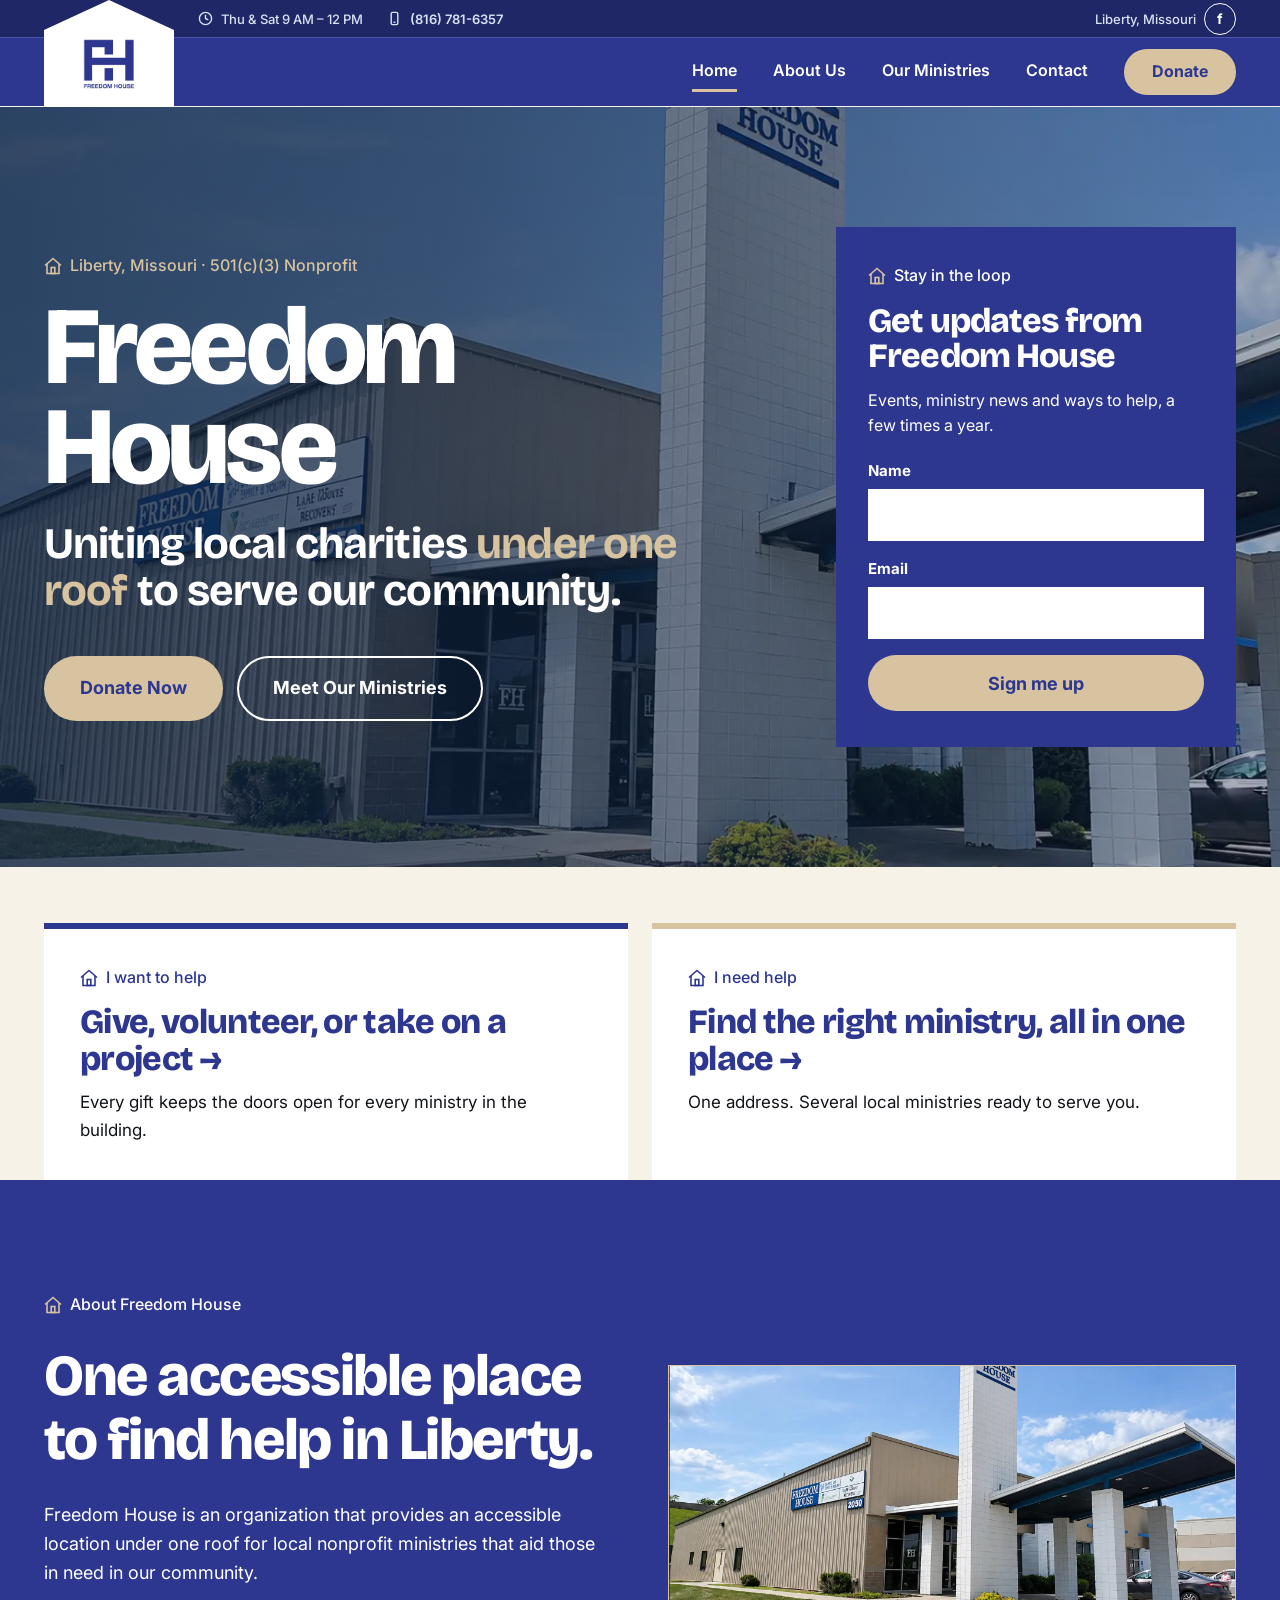
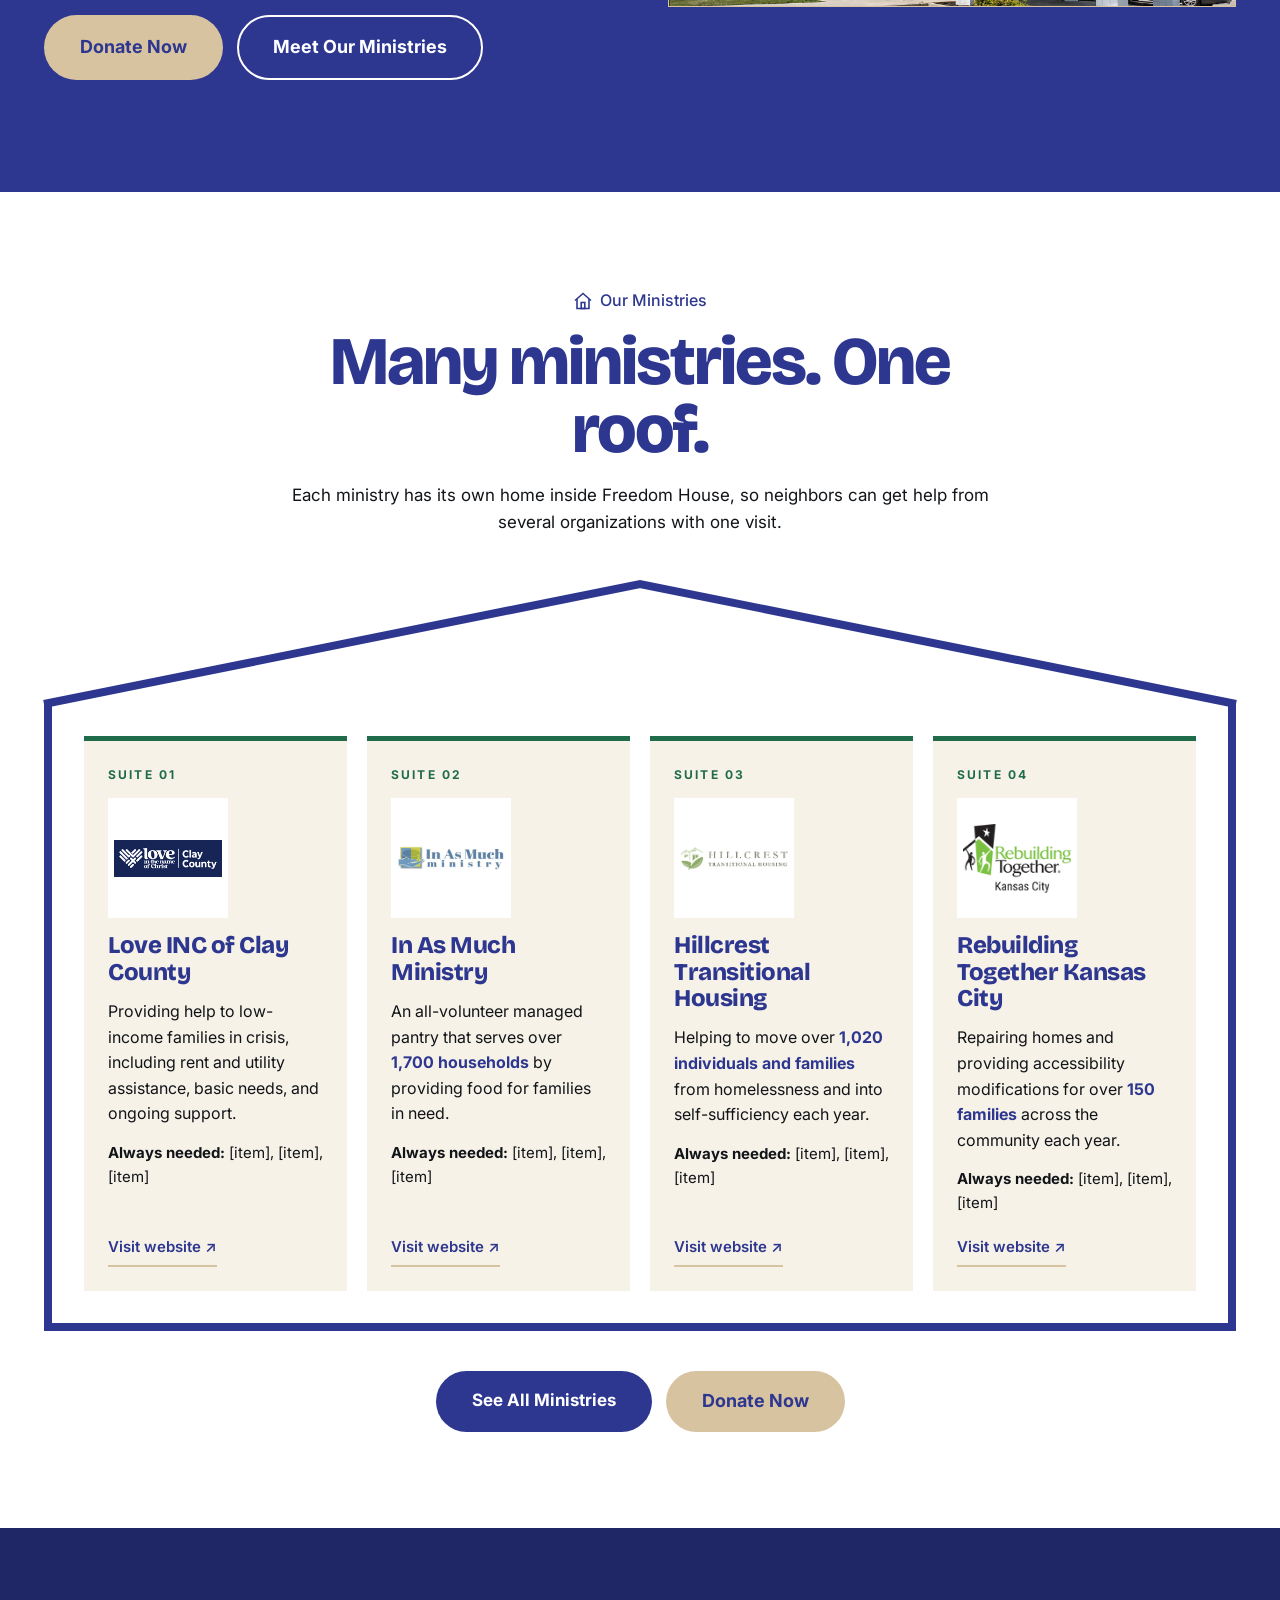
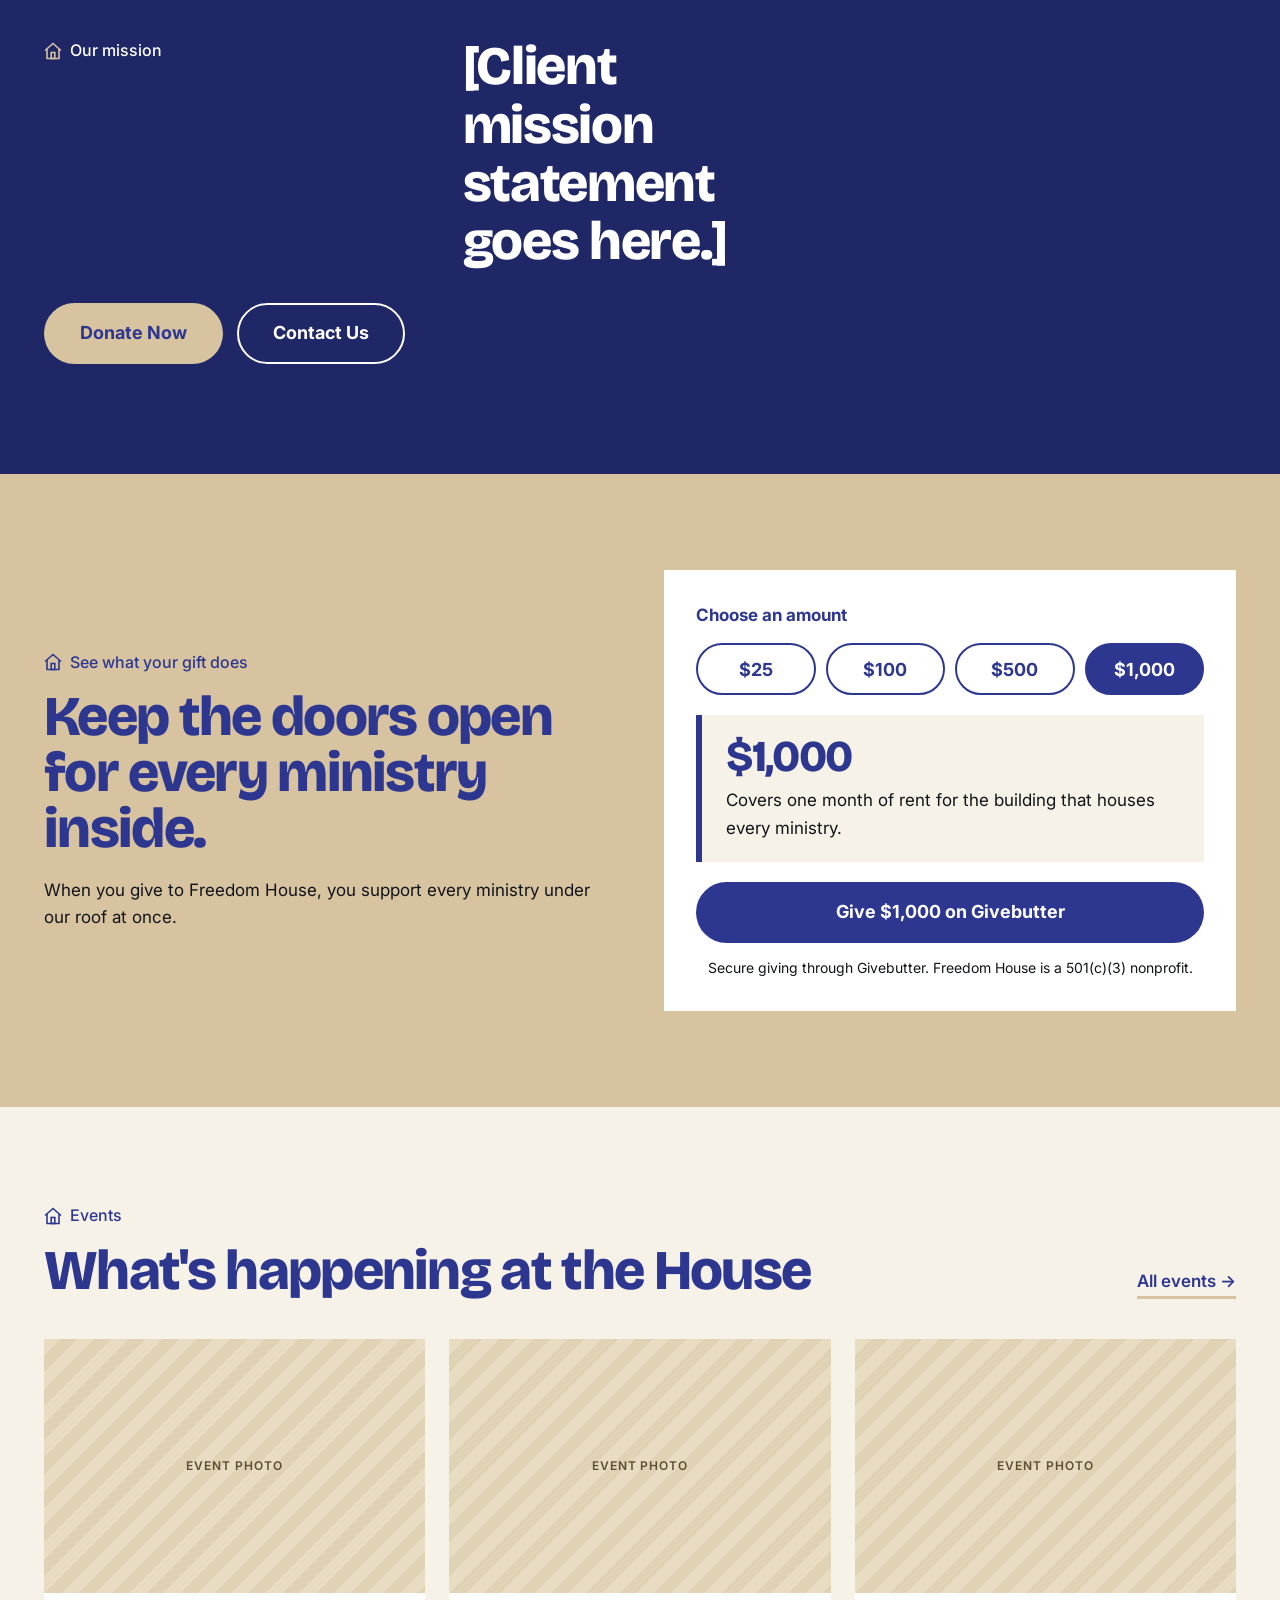
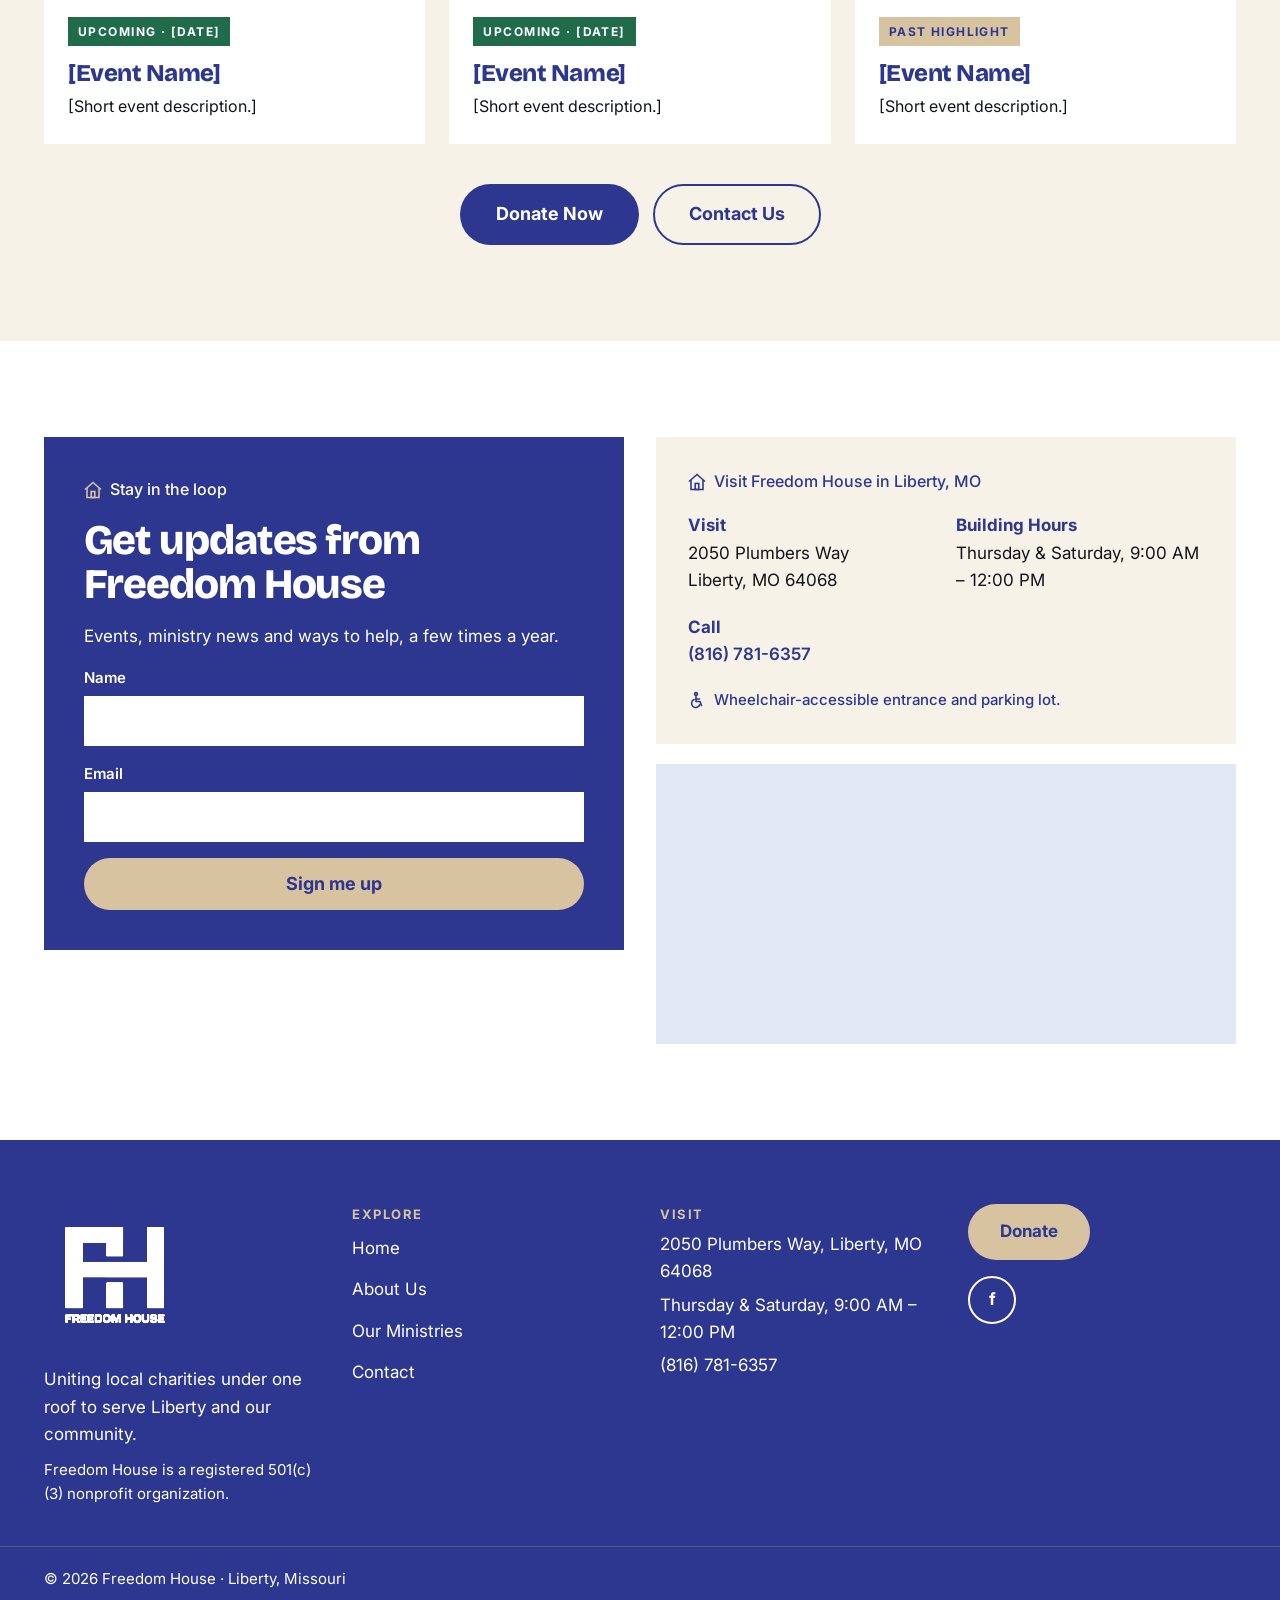
==== commit b2672a44: "Restore navy hero photo overlay Co-Authored-By: Claude Opus 5.5 <noreply@anthropic.com> Claude-Sessi" ====
--- a/site/index.html
+++ b/site/index.html
@@ -75,7 +75,7 @@
 </header>
 <main id="main">
 <section data-hero-photo-label="[ HERO PHOTO: Freedom House building — exterior or interior. Real photo only, no AI images. Keep the cross and the Freedom House sign in frame. ]" style="position: relative; color: rgb(255, 255, 255); overflow: hidden; min-height: min(max(680px, 85vh), 760px); display: flex; align-items: center; background: url(&quot;assets/img/hero-entrance.webp&quot;) center top / cover no-repeat rgb(45, 55, 144);">
-  <div style="position: absolute; inset: 0px; background: linear-gradient(90deg, rgba(45, 55, 144, 0.8) 0%, rgba(45, 55, 144, 0.7) 35%, rgba(45, 55, 144, 0.35) 100%);"></div>
+  <div style="position: absolute; inset: 0px; background: linear-gradient(90deg, rgba(15, 35, 64, 0.8) 0%, rgba(15, 35, 64, 0.7) 35%, rgba(15, 35, 64, 0.35) 100%);"></div>
   <div style="position: relative; width: 100%; max-width: 1240px; margin: 0px auto; padding: 56px 24px; display: flex; flex-wrap: wrap; align-items: center; gap: 48px;">
     <div style="flex: 1 1 560px; max-width: 760px; min-width: 0px;">
       <p style="display: flex; align-items: center; gap: 8px; font-size: 16px; font-weight: 500; color: rgb(216, 195, 160); margin-bottom: 20px;"><svg width="18" height="18" viewBox="0 0 18 18" fill="none" stroke="#D8C3A0" stroke-width="1.6" stroke-linejoin="miter" style="flex: 0 0 auto;"><polyline points="1,8.5 9,1.5 17,8.5"></polyline><polyline points="3,7 3,16.5 15,16.5 15,7"></polyline><rect x="7.2" y="10.5" width="3.6" height="6"></rect></svg>Liberty, Missouri · 501(c)(3) Nonprofit</p>
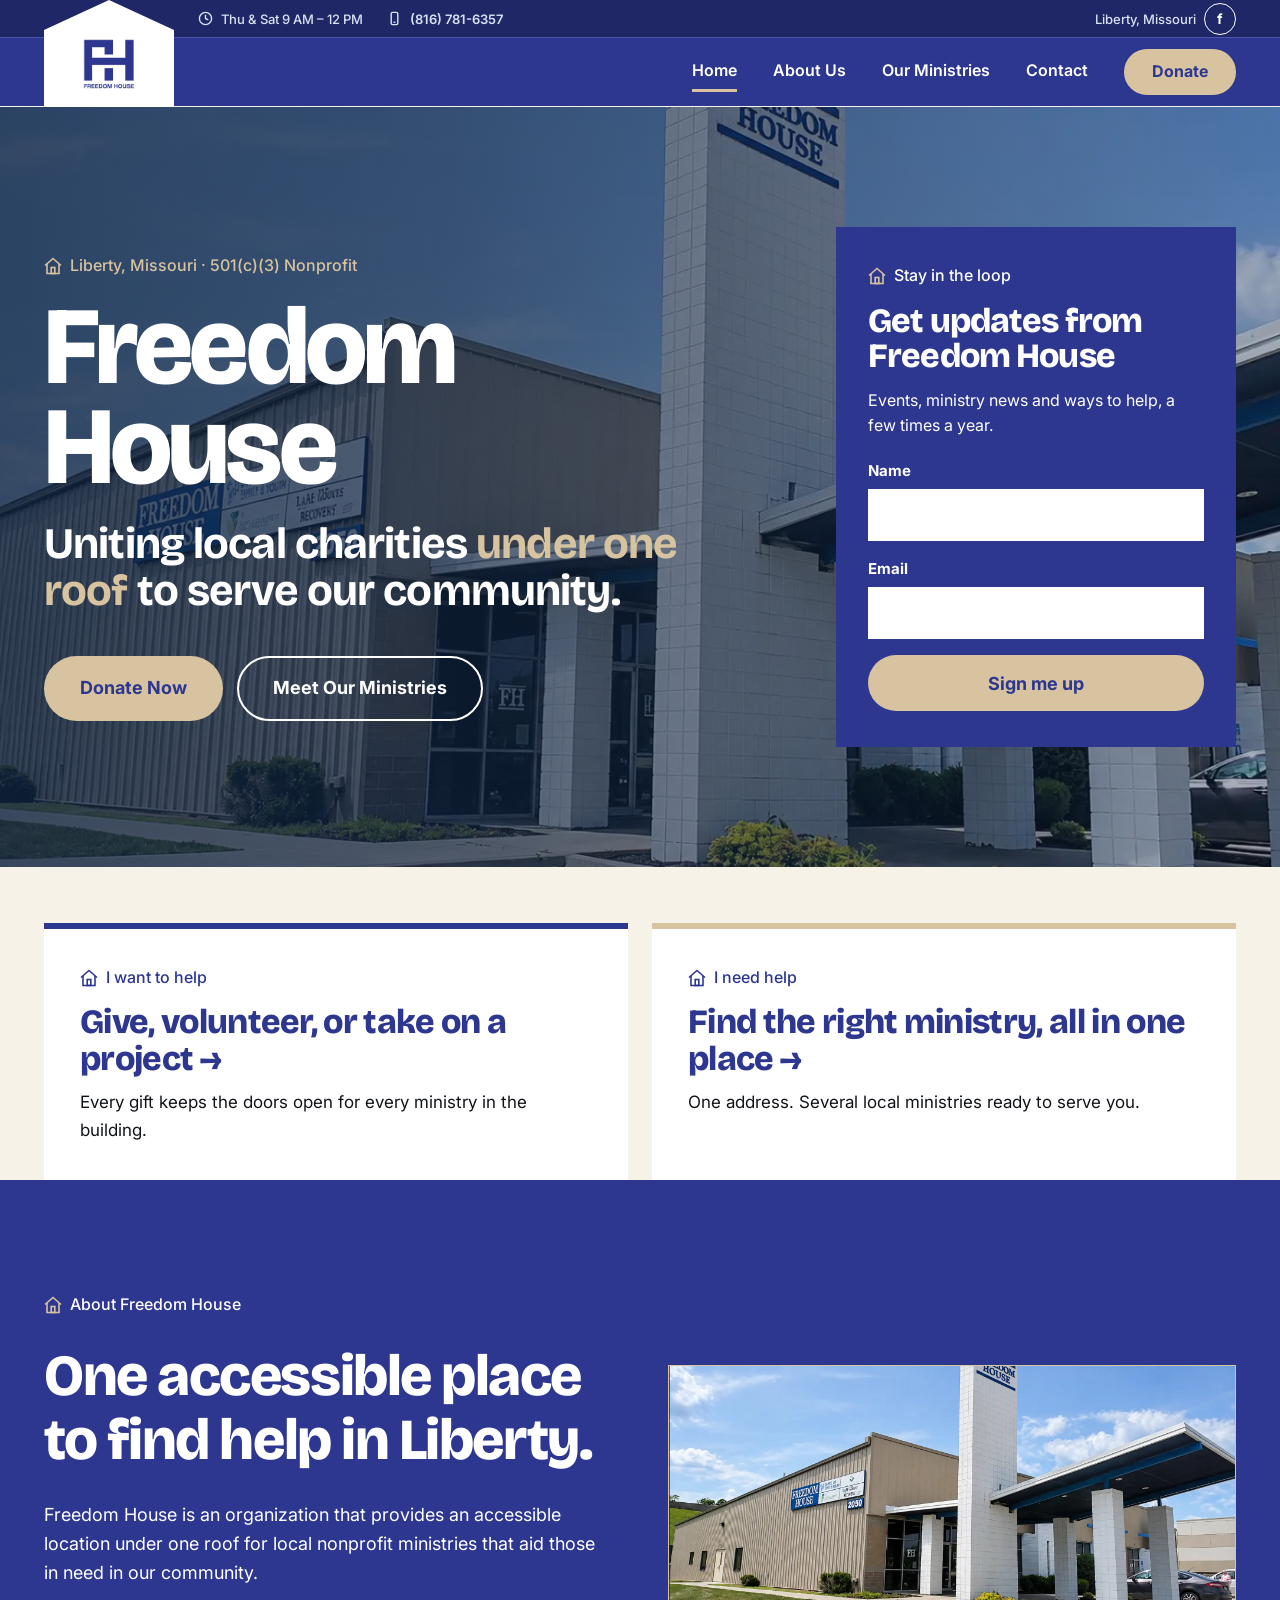
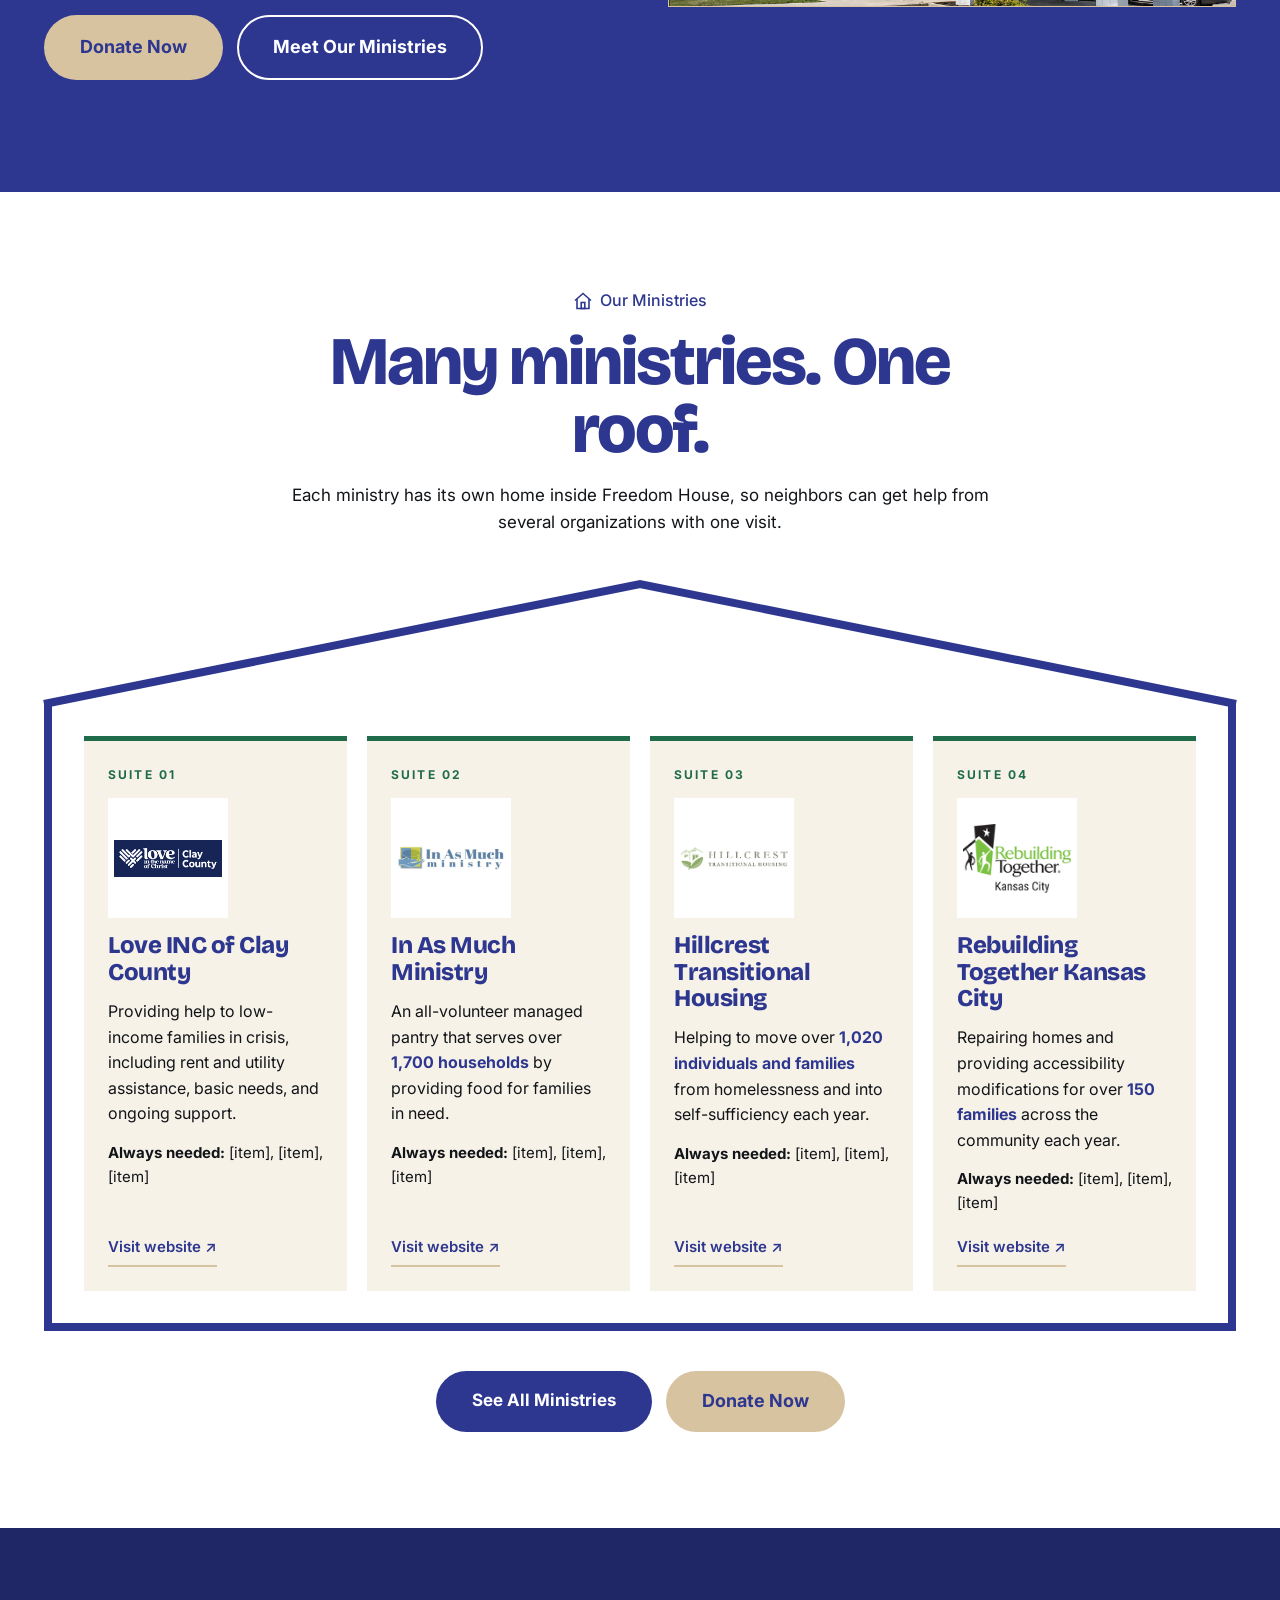
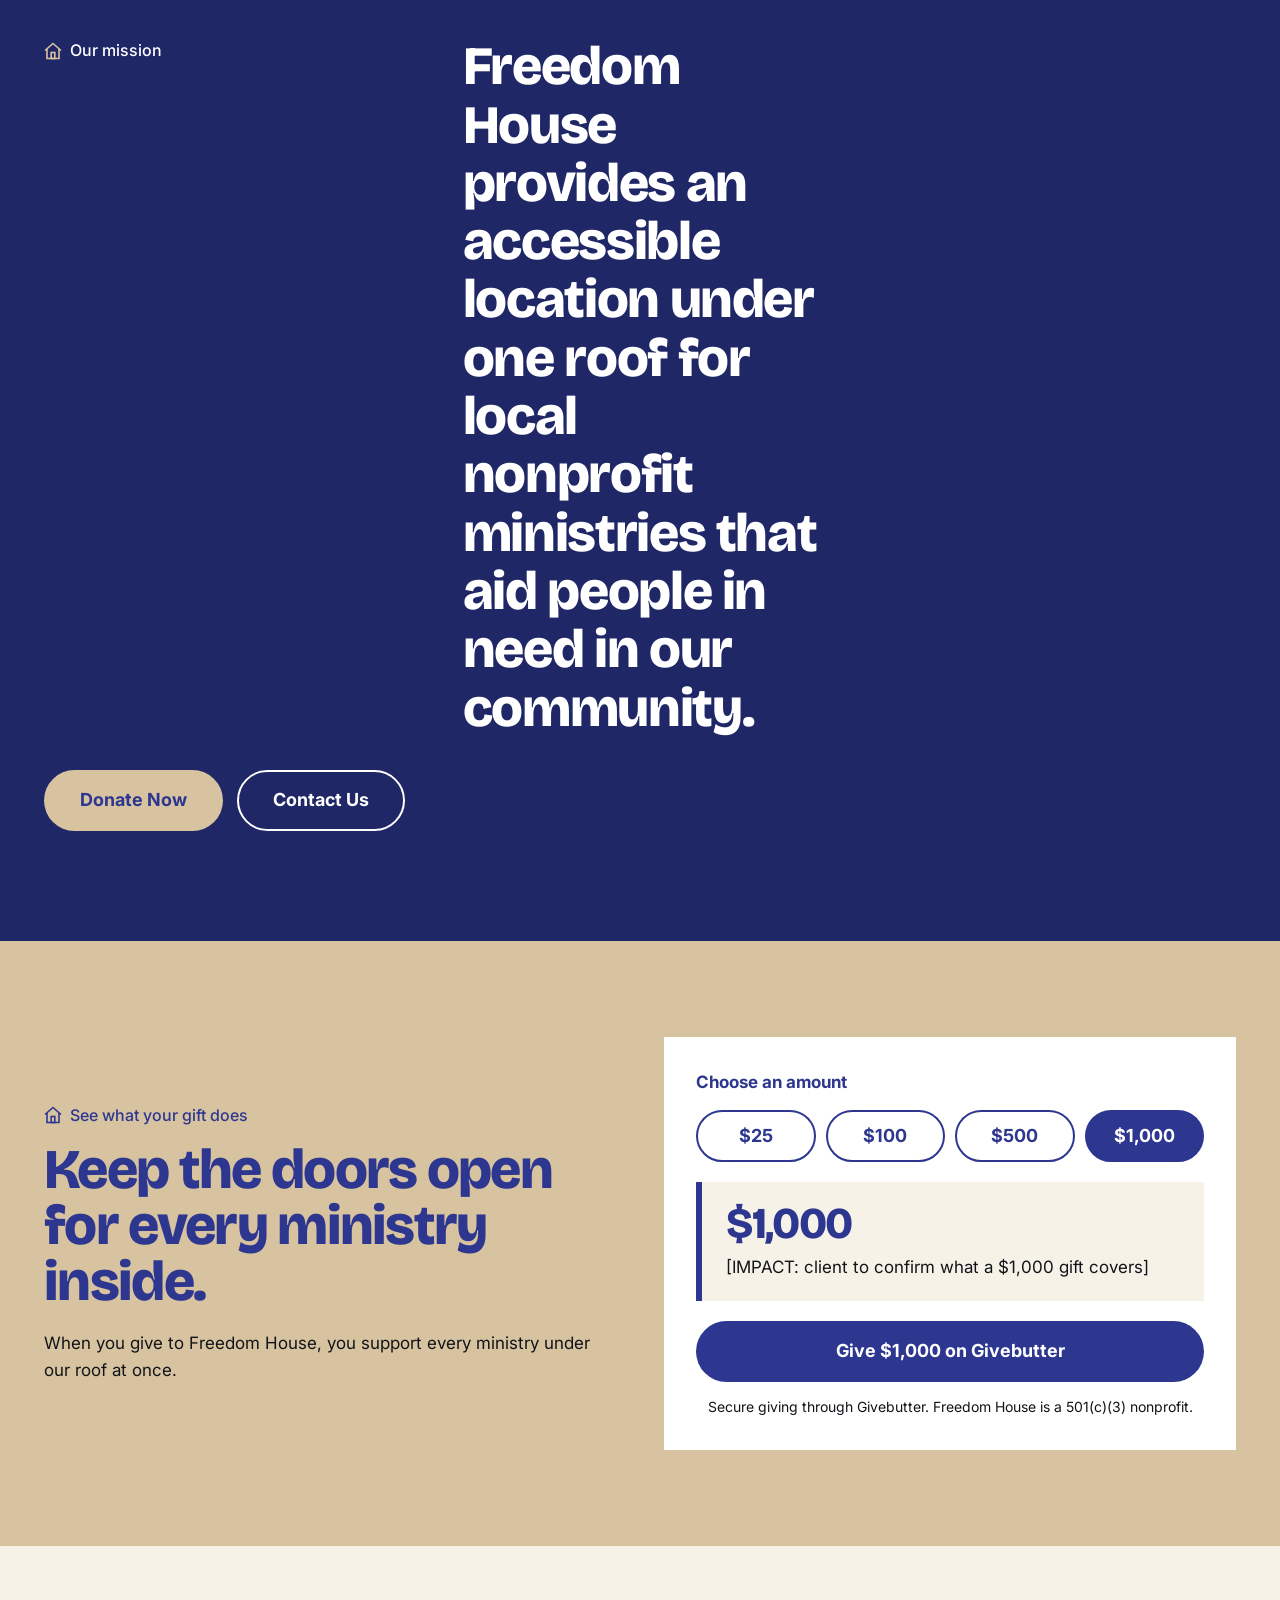
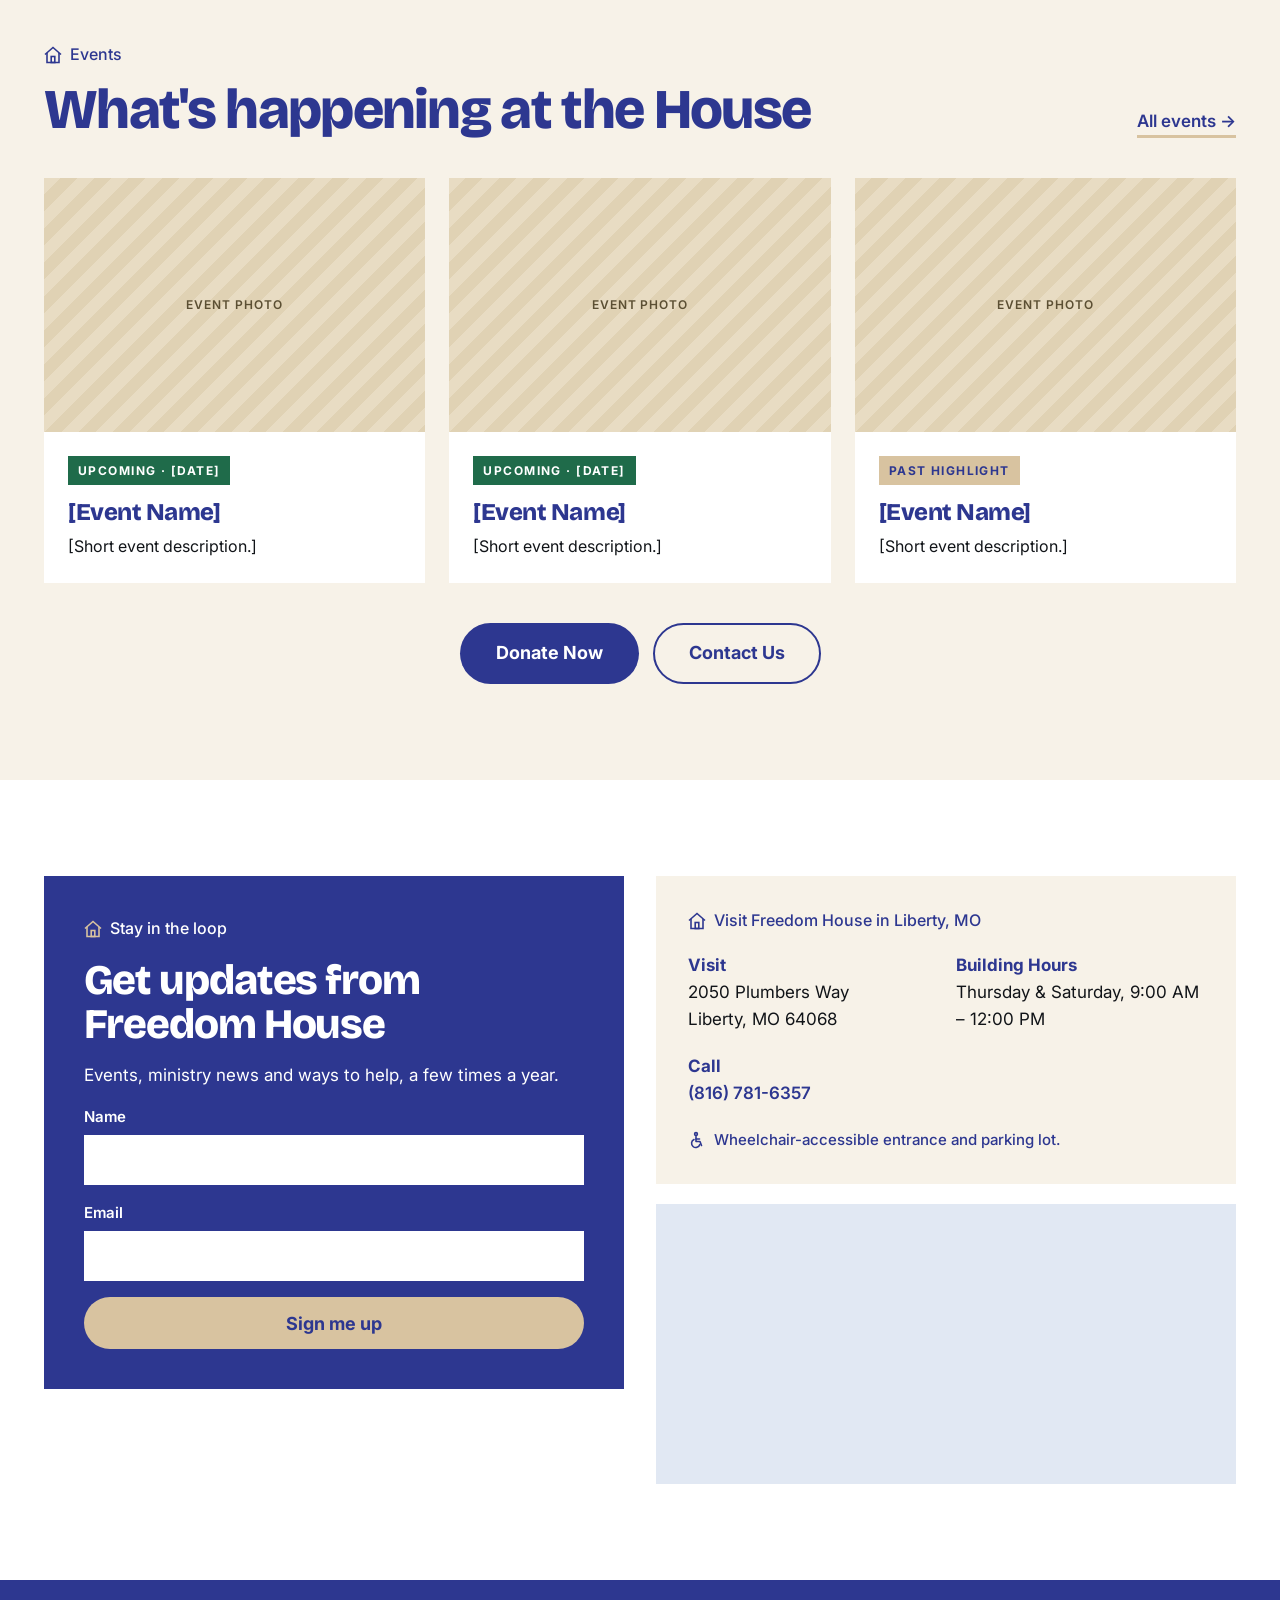
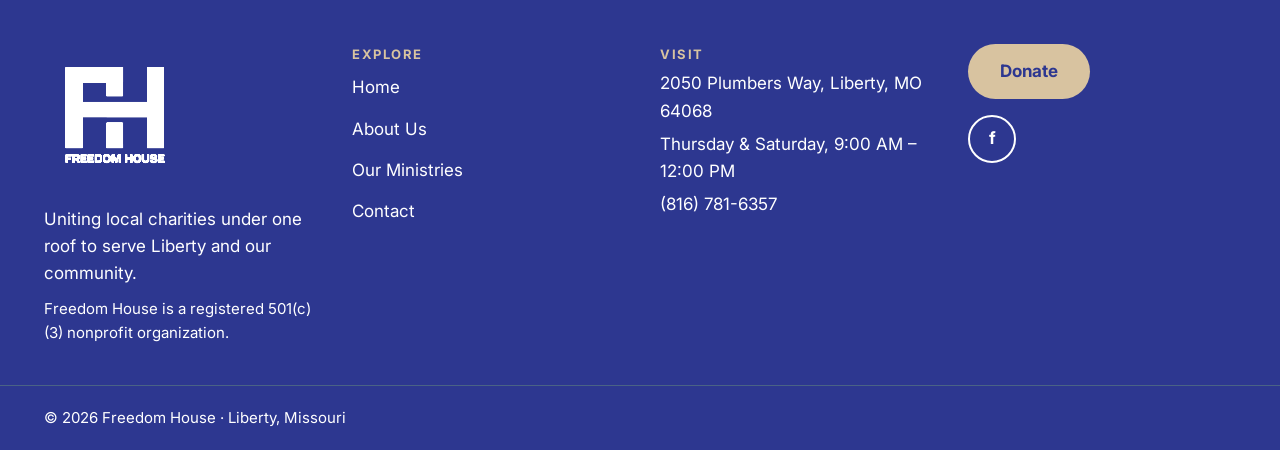
==== commit 3ac27a43: "Draft pass: restore noindex (meta, header, robots.txt), real mission line, honest disabled forms, un" ====
--- a/site/index.html
+++ b/site/index.html
@@ -4,6 +4,7 @@
 <meta charset="utf-8">
 <meta name="viewport" content="width=device-width, initial-scale=1">
 <title>Freedom House Liberty | Liberty Non Profit to Donate To</title>
+<meta name="robots" content="noindex, nofollow">
 <meta name="description" content="Freedom House in Liberty, MO: many ministries, one roof. A Liberty non profit to donate to and find help in one place.">
 <meta property="og:title" content="Freedom House Liberty | Liberty Non Profit to Donate To">
 <meta property="og:description" content="Freedom House in Liberty, MO: many ministries, one roof. A Liberty non profit to donate to and find help in one place.">
@@ -74,7 +75,7 @@
   </nav>
 </header>
 <main id="main">
-<section data-hero-photo-label="[ HERO PHOTO: Freedom House building — exterior or interior. Real photo only, no AI images. Keep the cross and the Freedom House sign in frame. ]" style="position: relative; color: rgb(255, 255, 255); overflow: hidden; min-height: min(max(680px, 85vh), 760px); display: flex; align-items: center; background: url(&quot;assets/img/hero-entrance.webp&quot;) center top / cover no-repeat rgb(45, 55, 144);">
+<section data-hero-photo-label="[ HERO PHOTO: Freedom House building, exterior or interior. Real photo only, no AI images. Keep the cross and the Freedom House sign in frame. ]" style="position: relative; color: rgb(255, 255, 255); overflow: hidden; min-height: min(max(680px, 85vh), 760px); display: flex; align-items: center; background: url(&quot;assets/img/hero-entrance.webp&quot;) center top / cover no-repeat rgb(45, 55, 144);">
   <div style="position: absolute; inset: 0px; background: linear-gradient(90deg, rgba(15, 35, 64, 0.8) 0%, rgba(15, 35, 64, 0.7) 35%, rgba(15, 35, 64, 0.35) 100%);"></div>
   <div style="position: relative; width: 100%; max-width: 1240px; margin: 0px auto; padding: 56px 24px; display: flex; flex-wrap: wrap; align-items: center; gap: 48px;">
     <div style="flex: 1 1 560px; max-width: 760px; min-width: 0px;">
@@ -175,12 +176,12 @@
 <section style="background: rgb(31, 39, 102); color: rgb(255, 255, 255);">
   <div style="max-width: 1240px; margin: 0px auto; padding: 110px 24px; display: grid; grid-template-columns: repeat(auto-fit, minmax(min(100%, 300px), 1fr)); gap: 32px 64px; align-items: start;">
     <p style="display: flex; align-items: center; gap: 8px; font-size: 16px; font-weight: 500; color: rgb(255, 255, 255); margin-bottom: 0px; max-width: 200px;"><svg width="18" height="18" viewBox="0 0 18 18" fill="none" stroke="#D8C3A0" stroke-width="1.6" stroke-linejoin="miter" style="flex: 0 0 auto;"><polyline points="1,8.5 9,1.5 17,8.5"></polyline><polyline points="3,7 3,16.5 15,16.5 15,7"></polyline><rect x="7.2" y="10.5" width="3.6" height="6"></rect></svg>Our mission</p>
-    <p style="font-family: &quot;Bricolage Grotesque&quot;, sans-serif; font-weight: 800; font-size: clamp(30px, 4.5vw, 54px); line-height: 1.08; letter-spacing: -0.025em; grid-column: span 1;">[Client mission statement goes here.]</p>
+    <p style="font-family: &quot;Bricolage Grotesque&quot;, sans-serif; font-weight: 800; font-size: clamp(30px, 4.5vw, 54px); line-height: 1.08; letter-spacing: -0.025em; grid-column: span 1;">Freedom House provides an accessible location under one roof for local nonprofit ministries that aid people in need in our community.</p>
     <div style="grid-column: 1 / -1; display: flex; flex-wrap: wrap; gap: 14px;">
 <a class="hv-6" href="#donate" style="display: flex; align-items: center; justify-content: center; padding: 16px 36px; min-height: 56px; border-radius: 999px; font-weight: 700; font-size: 18px; background: rgb(216, 195, 160); color: rgb(45, 55, 144);">Donate Now</a>
 <a class="hv-1" href="#visit" style="display: flex; align-items: center; justify-content: center; padding: 14px 34px; min-height: 56px; border-radius: 999px; font-weight: 700; font-size: 18px; border: 2px solid rgb(255, 255, 255); color: rgb(255, 255, 255);">Contact Us</a></div>
   </div></section>
-<section id="donate" data-picker data-impacts="{&quot;$1,000&quot;: &quot;Covers one month of rent for the building that houses every ministry.&quot;}" data-impact-fallback="[Client to confirm impact]" style="background: rgb(216, 195, 160); scroll-margin-top: 110px;">
+<section id="donate" data-picker data-impacts="{&quot;$1,000&quot;: &quot;[IMPACT: client to confirm what a $1,000 gift covers]&quot;}" data-impact-fallback="[Client to confirm impact]" style="background: rgb(216, 195, 160); scroll-margin-top: 110px;">
   <div style="max-width: 1240px; margin: 0px auto; padding: 96px 24px; display: grid; grid-template-columns: repeat(auto-fit, minmax(min(100%, 360px), 1fr)); gap: 48px; align-items: center;">
     <div>
       <p style="display: flex; align-items: center; gap: 8px; font-size: 16px; font-weight: 500; color: rgb(45, 55, 144); margin-bottom: 14px;"><svg width="18" height="18" viewBox="0 0 18 18" fill="none" stroke="#2D3790" stroke-width="1.6" stroke-linejoin="miter" style="flex: 0 0 auto;"><polyline points="1,8.5 9,1.5 17,8.5"></polyline><polyline points="3,7 3,16.5 15,16.5 15,7"></polyline><rect x="7.2" y="10.5" width="3.6" height="6"></rect></svg>See what your gift does</p>
@@ -202,7 +203,7 @@
       </div>
       <div style="background: rgb(247, 242, 232); border-left: 6px solid rgb(45, 55, 144); padding: 20px 24px; margin-bottom: 20px;">
         <p data-bind="amount" style="font-family: &quot;Bricolage Grotesque&quot;, sans-serif; font-weight: 800; font-size: 44px; line-height: 1; letter-spacing: -0.03em; color: rgb(45, 55, 144); margin-bottom: 8px;"><span class="sc-interp">$1,000</span></p>
-        <p data-bind="impact"><span class="sc-interp">Covers one month of rent for the building that houses every ministry.</span></p>
+        <p data-bind="impact"><span class="sc-interp">[IMPACT: client to confirm what a $1,000 gift covers]</span></p>
       </div>
       <a class="hv-4" href="#GIVEBUTTER_LINK" data-bind="give" style="display: block; text-align: center; background: rgb(45, 55, 144); color: rgb(255, 255, 255); padding: 16px; min-height: 52px; border-radius: 999px; font-weight: 700; font-size: 18px;"><span class="sc-interp">Give $1,000 on Givebutter</span></a>
       <p style="font-size: 14px; margin-top: 14px; text-align: center;">Secure giving through Givebutter. Freedom House is a 501(c)(3) nonprofit.</p>
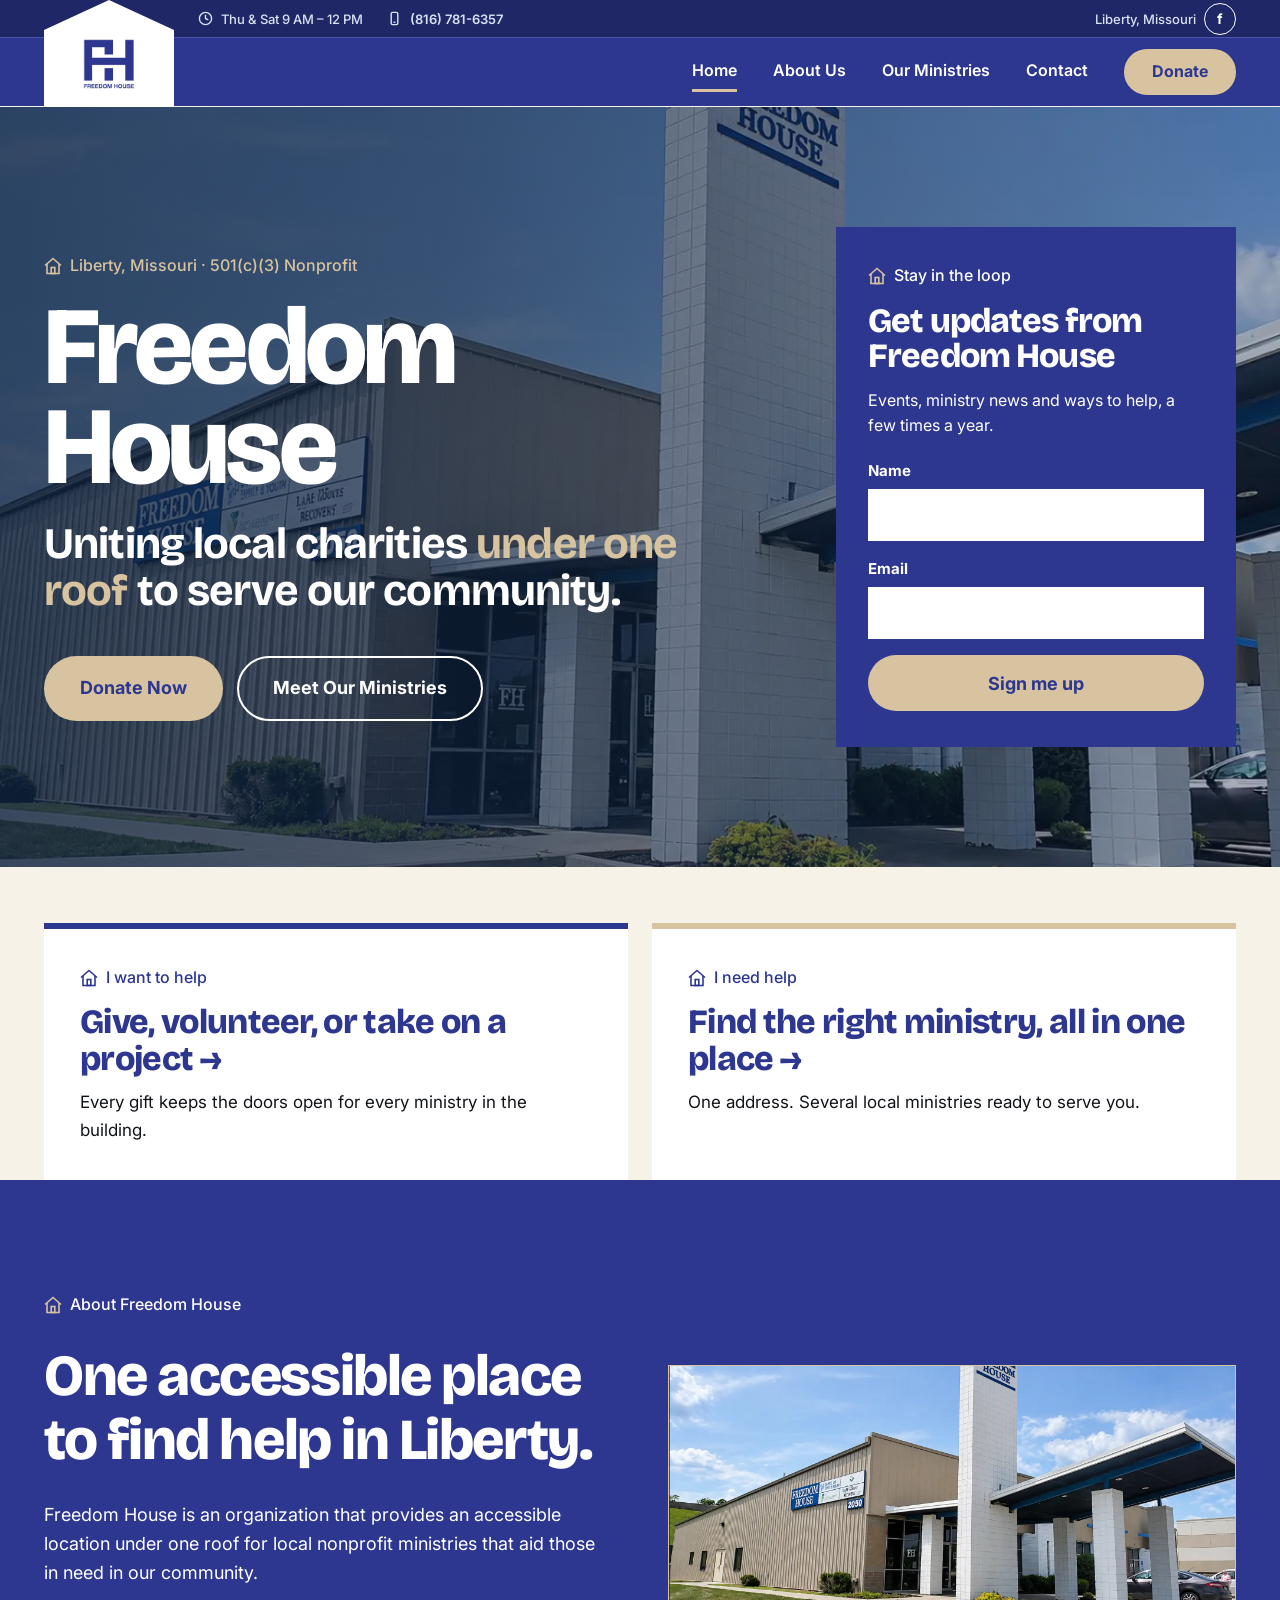
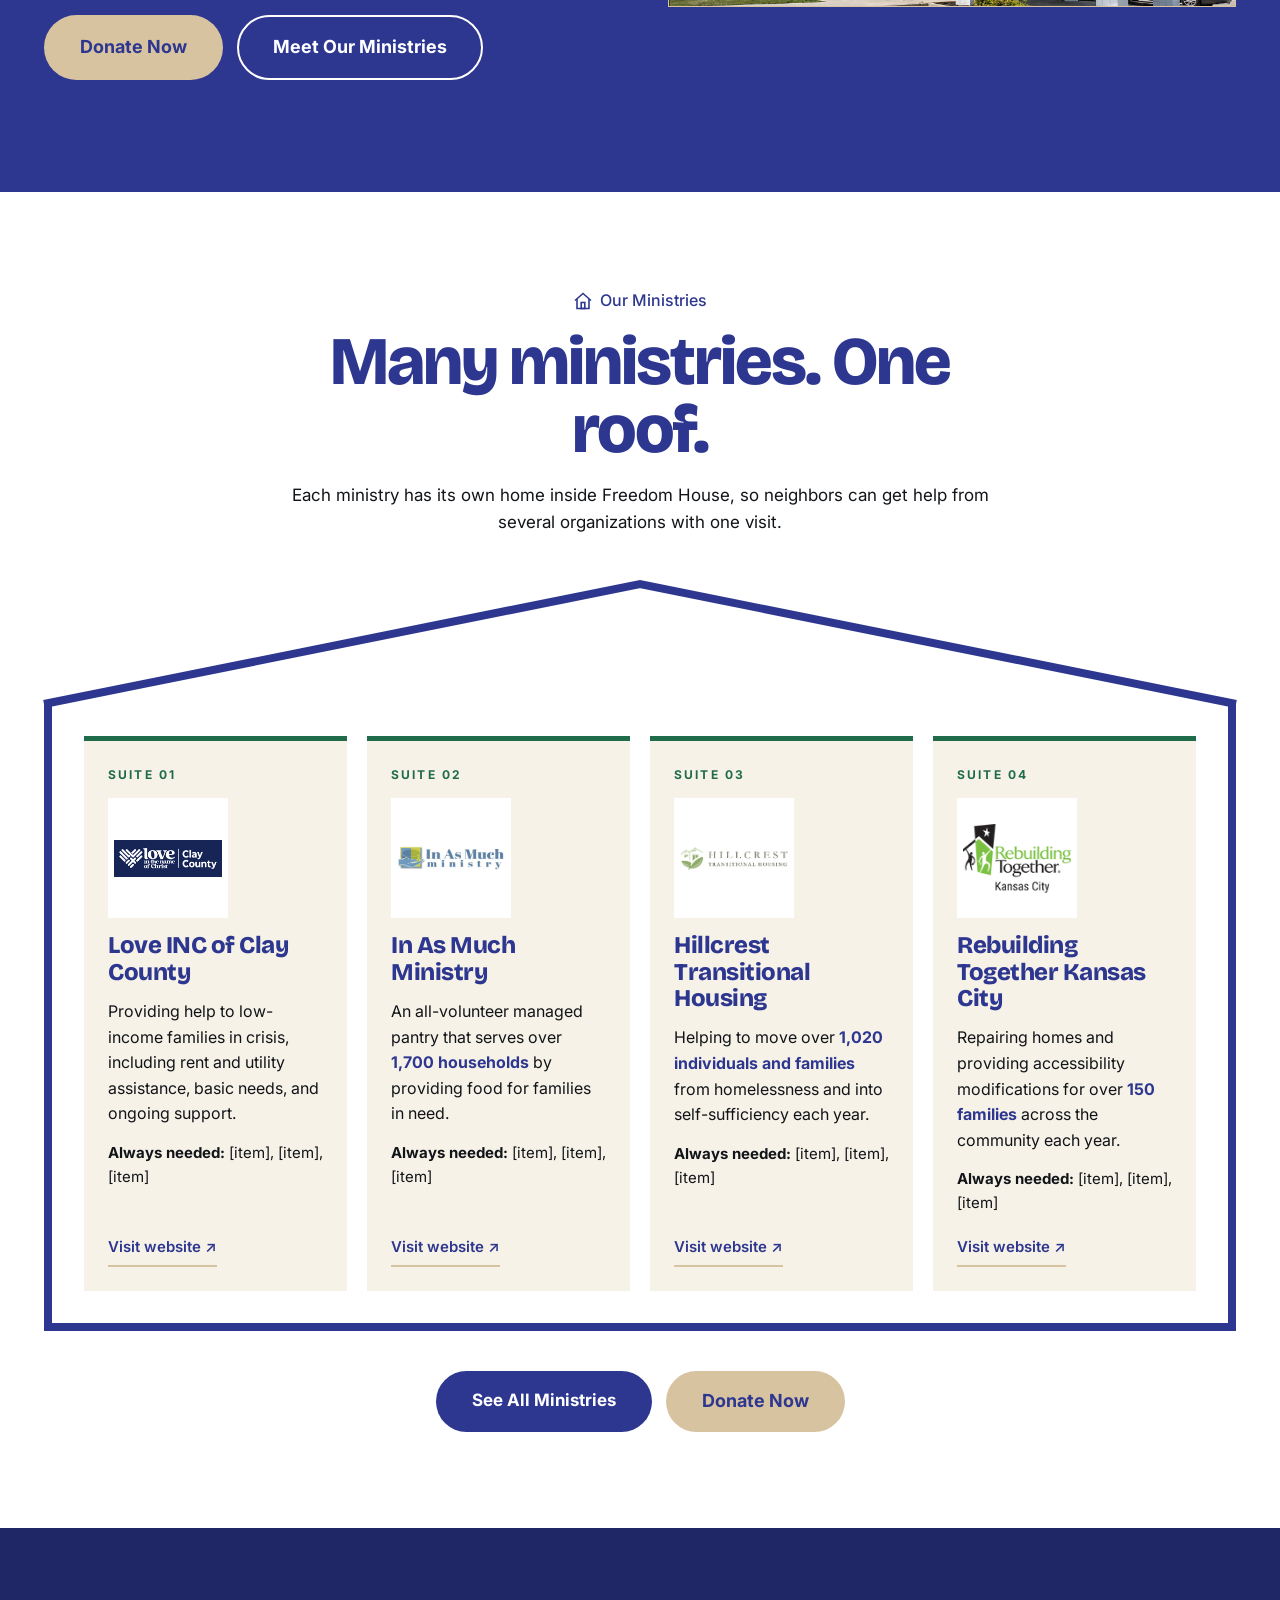
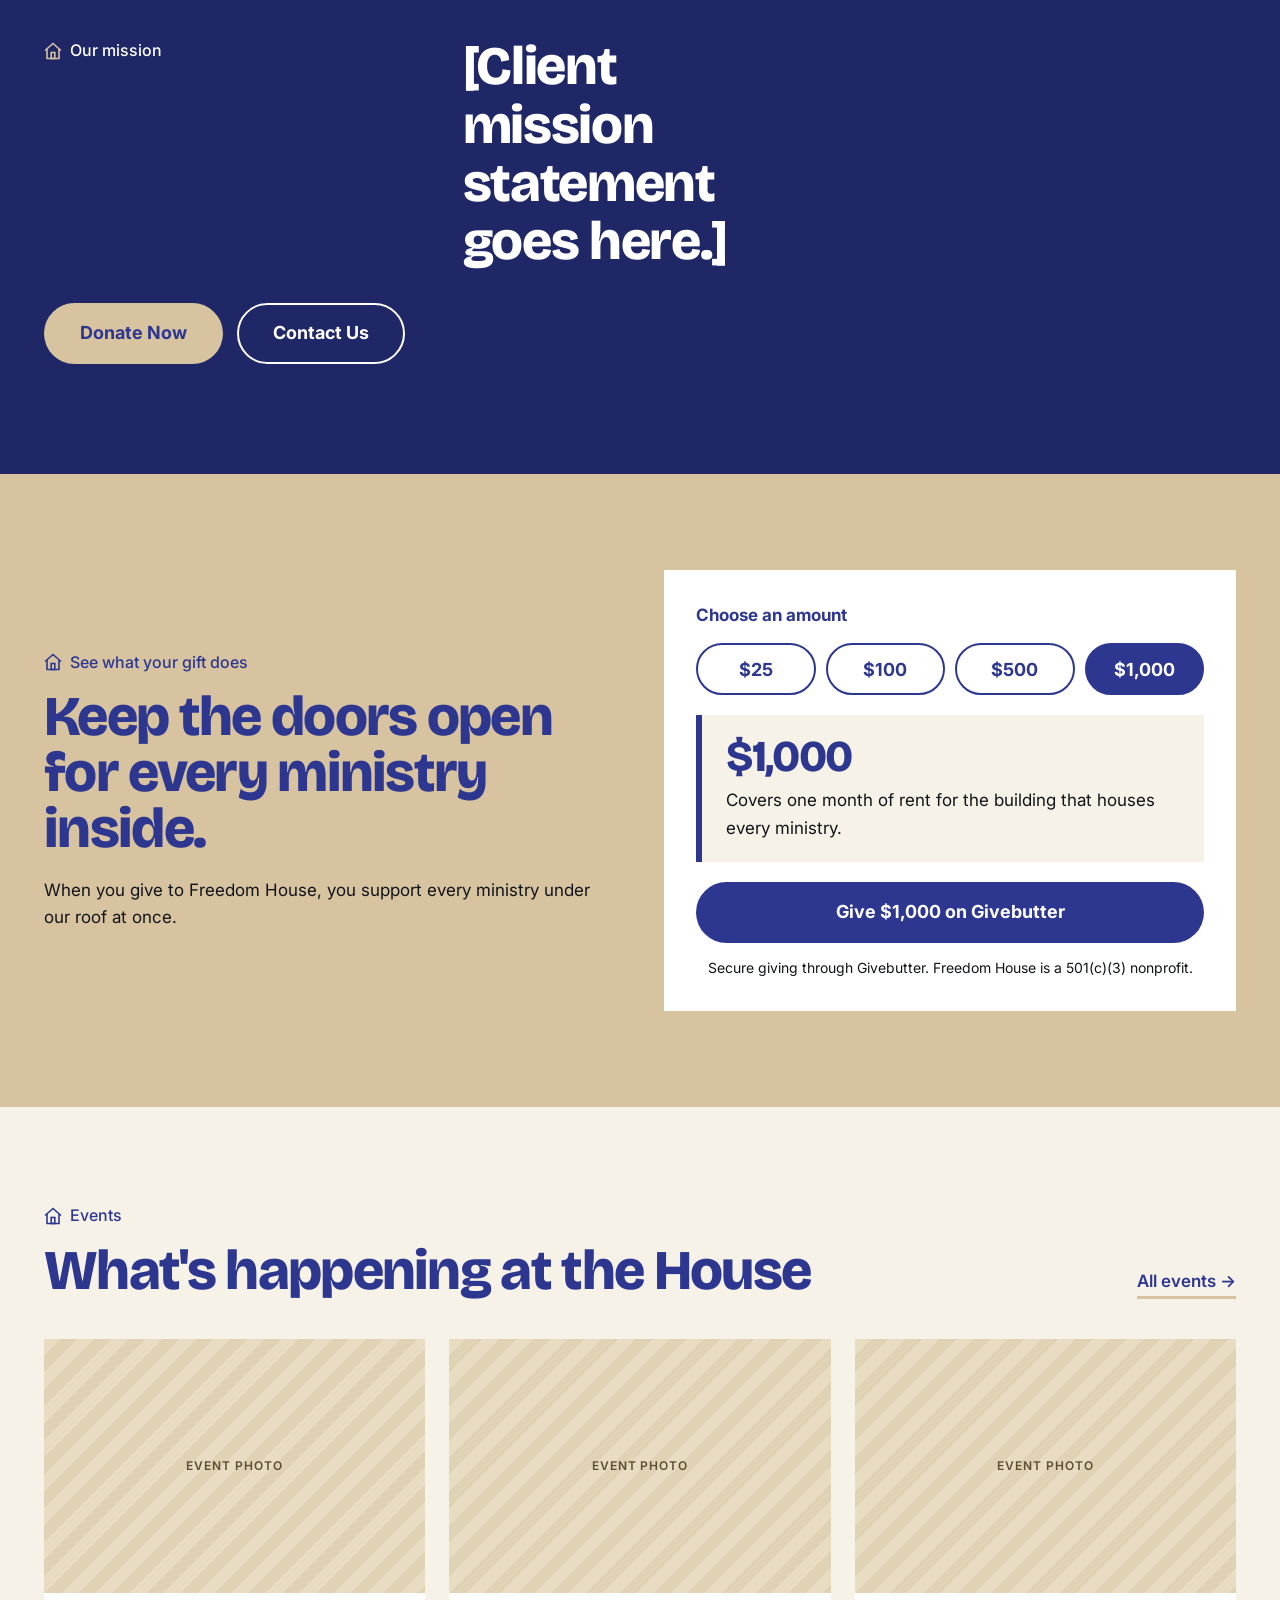
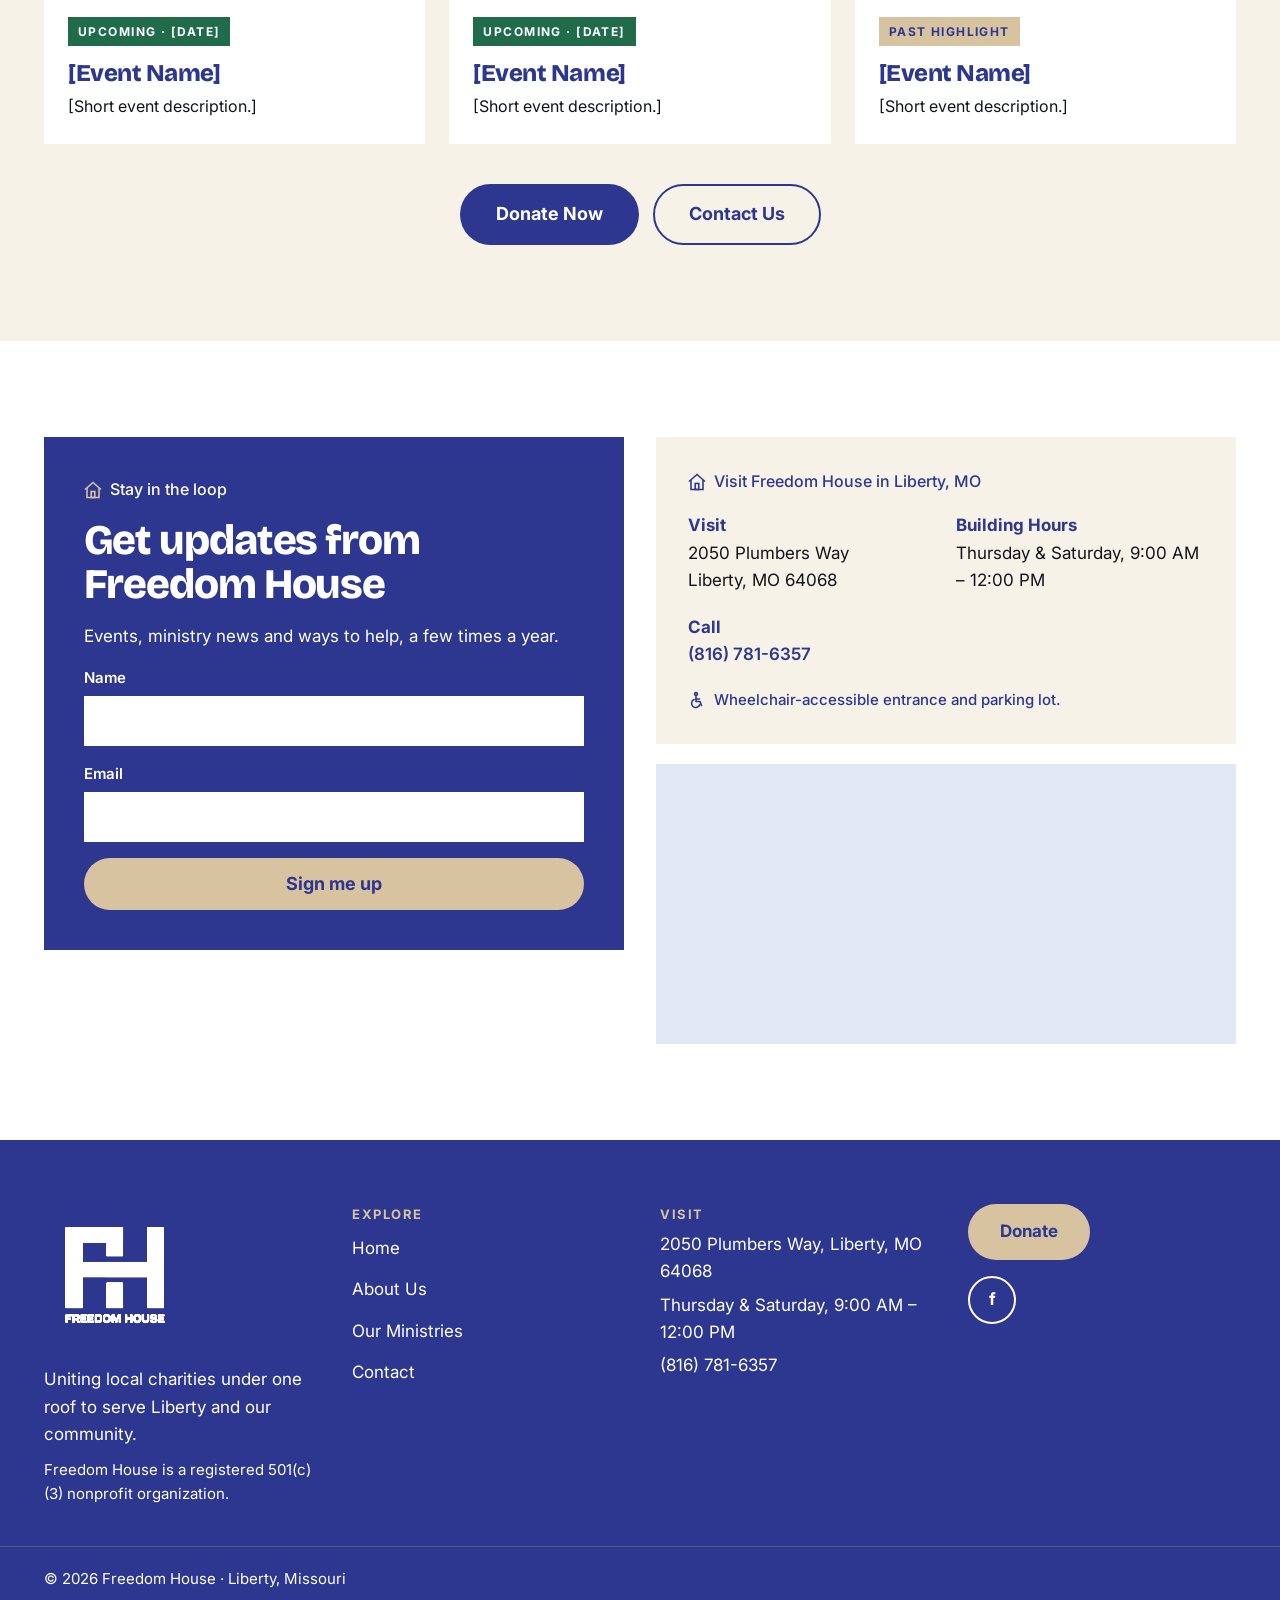
==== commit 1c9a409d: "Revert "Draft pass: restore noindex (meta, header, robots.txt), real mission line, honest disabled f" ====
--- a/site/index.html
+++ b/site/index.html
@@ -4,7 +4,6 @@
 <meta charset="utf-8">
 <meta name="viewport" content="width=device-width, initial-scale=1">
 <title>Freedom House Liberty | Liberty Non Profit to Donate To</title>
-<meta name="robots" content="noindex, nofollow">
 <meta name="description" content="Freedom House in Liberty, MO: many ministries, one roof. A Liberty non profit to donate to and find help in one place.">
 <meta property="og:title" content="Freedom House Liberty | Liberty Non Profit to Donate To">
 <meta property="og:description" content="Freedom House in Liberty, MO: many ministries, one roof. A Liberty non profit to donate to and find help in one place.">
@@ -75,7 +74,7 @@
   </nav>
 </header>
 <main id="main">
-<section data-hero-photo-label="[ HERO PHOTO: Freedom House building, exterior or interior. Real photo only, no AI images. Keep the cross and the Freedom House sign in frame. ]" style="position: relative; color: rgb(255, 255, 255); overflow: hidden; min-height: min(max(680px, 85vh), 760px); display: flex; align-items: center; background: url(&quot;assets/img/hero-entrance.webp&quot;) center top / cover no-repeat rgb(45, 55, 144);">
+<section data-hero-photo-label="[ HERO PHOTO: Freedom House building — exterior or interior. Real photo only, no AI images. Keep the cross and the Freedom House sign in frame. ]" style="position: relative; color: rgb(255, 255, 255); overflow: hidden; min-height: min(max(680px, 85vh), 760px); display: flex; align-items: center; background: url(&quot;assets/img/hero-entrance.webp&quot;) center top / cover no-repeat rgb(45, 55, 144);">
   <div style="position: absolute; inset: 0px; background: linear-gradient(90deg, rgba(15, 35, 64, 0.8) 0%, rgba(15, 35, 64, 0.7) 35%, rgba(15, 35, 64, 0.35) 100%);"></div>
   <div style="position: relative; width: 100%; max-width: 1240px; margin: 0px auto; padding: 56px 24px; display: flex; flex-wrap: wrap; align-items: center; gap: 48px;">
     <div style="flex: 1 1 560px; max-width: 760px; min-width: 0px;">
@@ -176,12 +175,12 @@
 <section style="background: rgb(31, 39, 102); color: rgb(255, 255, 255);">
   <div style="max-width: 1240px; margin: 0px auto; padding: 110px 24px; display: grid; grid-template-columns: repeat(auto-fit, minmax(min(100%, 300px), 1fr)); gap: 32px 64px; align-items: start;">
     <p style="display: flex; align-items: center; gap: 8px; font-size: 16px; font-weight: 500; color: rgb(255, 255, 255); margin-bottom: 0px; max-width: 200px;"><svg width="18" height="18" viewBox="0 0 18 18" fill="none" stroke="#D8C3A0" stroke-width="1.6" stroke-linejoin="miter" style="flex: 0 0 auto;"><polyline points="1,8.5 9,1.5 17,8.5"></polyline><polyline points="3,7 3,16.5 15,16.5 15,7"></polyline><rect x="7.2" y="10.5" width="3.6" height="6"></rect></svg>Our mission</p>
-    <p style="font-family: &quot;Bricolage Grotesque&quot;, sans-serif; font-weight: 800; font-size: clamp(30px, 4.5vw, 54px); line-height: 1.08; letter-spacing: -0.025em; grid-column: span 1;">Freedom House provides an accessible location under one roof for local nonprofit ministries that aid people in need in our community.</p>
+    <p style="font-family: &quot;Bricolage Grotesque&quot;, sans-serif; font-weight: 800; font-size: clamp(30px, 4.5vw, 54px); line-height: 1.08; letter-spacing: -0.025em; grid-column: span 1;">[Client mission statement goes here.]</p>
     <div style="grid-column: 1 / -1; display: flex; flex-wrap: wrap; gap: 14px;">
 <a class="hv-6" href="#donate" style="display: flex; align-items: center; justify-content: center; padding: 16px 36px; min-height: 56px; border-radius: 999px; font-weight: 700; font-size: 18px; background: rgb(216, 195, 160); color: rgb(45, 55, 144);">Donate Now</a>
 <a class="hv-1" href="#visit" style="display: flex; align-items: center; justify-content: center; padding: 14px 34px; min-height: 56px; border-radius: 999px; font-weight: 700; font-size: 18px; border: 2px solid rgb(255, 255, 255); color: rgb(255, 255, 255);">Contact Us</a></div>
   </div></section>
-<section id="donate" data-picker data-impacts="{&quot;$1,000&quot;: &quot;[IMPACT: client to confirm what a $1,000 gift covers]&quot;}" data-impact-fallback="[Client to confirm impact]" style="background: rgb(216, 195, 160); scroll-margin-top: 110px;">
+<section id="donate" data-picker data-impacts="{&quot;$1,000&quot;: &quot;Covers one month of rent for the building that houses every ministry.&quot;}" data-impact-fallback="[Client to confirm impact]" style="background: rgb(216, 195, 160); scroll-margin-top: 110px;">
   <div style="max-width: 1240px; margin: 0px auto; padding: 96px 24px; display: grid; grid-template-columns: repeat(auto-fit, minmax(min(100%, 360px), 1fr)); gap: 48px; align-items: center;">
     <div>
       <p style="display: flex; align-items: center; gap: 8px; font-size: 16px; font-weight: 500; color: rgb(45, 55, 144); margin-bottom: 14px;"><svg width="18" height="18" viewBox="0 0 18 18" fill="none" stroke="#2D3790" stroke-width="1.6" stroke-linejoin="miter" style="flex: 0 0 auto;"><polyline points="1,8.5 9,1.5 17,8.5"></polyline><polyline points="3,7 3,16.5 15,16.5 15,7"></polyline><rect x="7.2" y="10.5" width="3.6" height="6"></rect></svg>See what your gift does</p>
@@ -203,7 +202,7 @@
       </div>
       <div style="background: rgb(247, 242, 232); border-left: 6px solid rgb(45, 55, 144); padding: 20px 24px; margin-bottom: 20px;">
         <p data-bind="amount" style="font-family: &quot;Bricolage Grotesque&quot;, sans-serif; font-weight: 800; font-size: 44px; line-height: 1; letter-spacing: -0.03em; color: rgb(45, 55, 144); margin-bottom: 8px;"><span class="sc-interp">$1,000</span></p>
-        <p data-bind="impact"><span class="sc-interp">[IMPACT: client to confirm what a $1,000 gift covers]</span></p>
+        <p data-bind="impact"><span class="sc-interp">Covers one month of rent for the building that houses every ministry.</span></p>
       </div>
       <a class="hv-4" href="#GIVEBUTTER_LINK" data-bind="give" style="display: block; text-align: center; background: rgb(45, 55, 144); color: rgb(255, 255, 255); padding: 16px; min-height: 52px; border-radius: 999px; font-weight: 700; font-size: 18px;"><span class="sc-interp">Give $1,000 on Givebutter</span></a>
       <p style="font-size: 14px; margin-top: 14px; text-align: center;">Secure giving through Givebutter. Freedom House is a 501(c)(3) nonprofit.</p>
